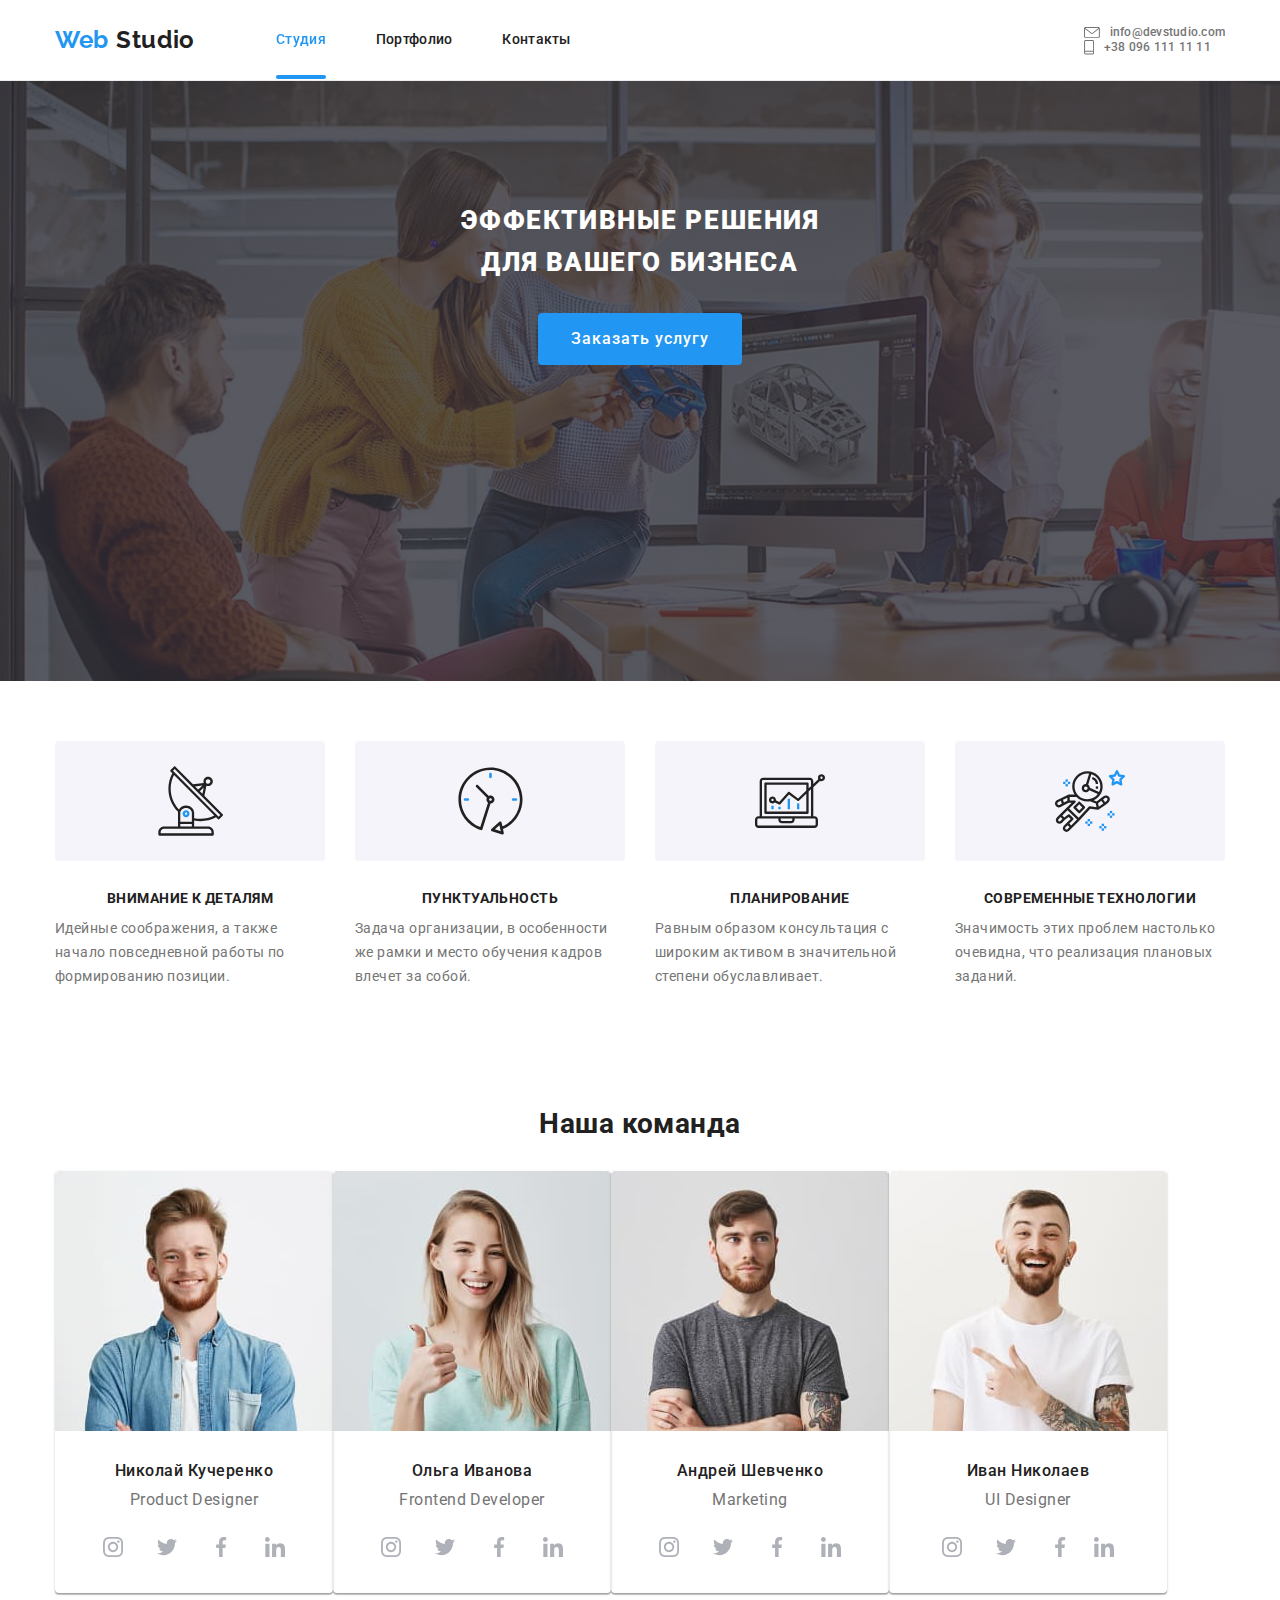
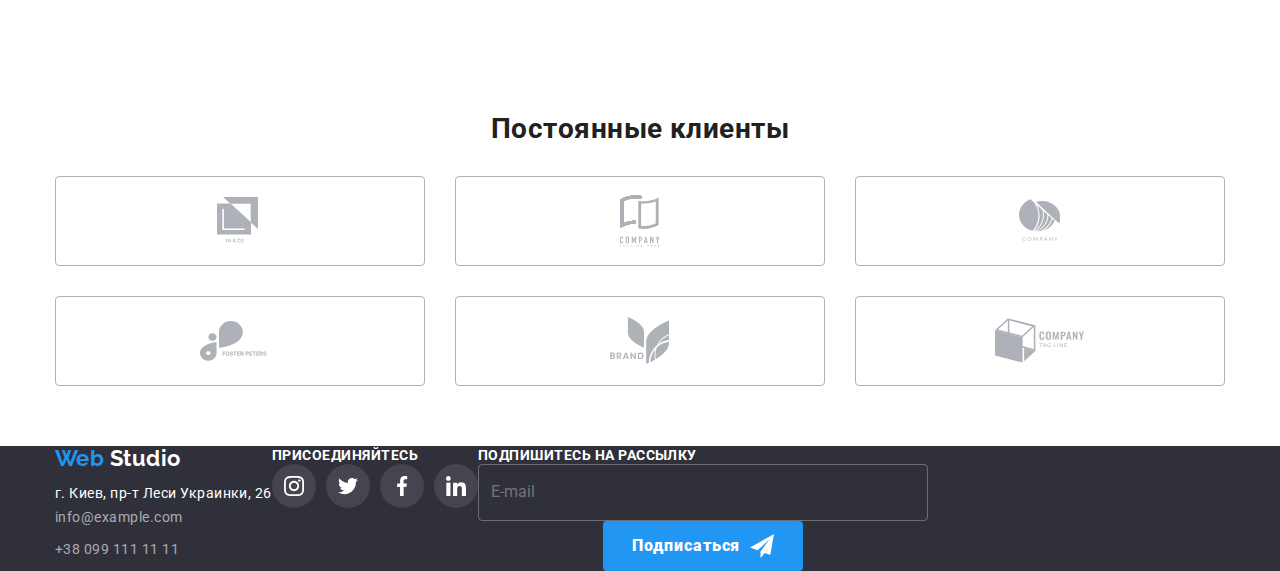
==== index.html @ b3a7389d "HW8" ====
<!DOCTYPE html>
<html lang="ru">
  <head>
    <meta charset="UTF-8" />
    <meta name="viewport" content="width=device-width, initial-scale=1.0" />
    <title>Web Studio</title>
    <link
      href="https://fonts.googleapis.com/css2?family=Raleway:wght@700&family=Roboto:wght@400;500;700;900&display=swap"
      rel="stylesheet"
    />  
    <link rel="stylesheet" href="./css/main.min.css">
  </head>
  <body>
    <header class="header">
      <!-- Навигация по сайту -->

      <div class="container main-nav">
        <a href="./index.html" class="logo link"
          ><span class="web-logo">Web</span> Studio
        </a>

        <button type="button" class="menu-button" aria-expanded="false" aria-controls="menu-container" data-menu-button>
          <svg width="40" height="40" aria-label="Переключатель мобильного меню">
            <use class="icon-cross" href="./images/sprite.svg#icon-header-cross"></use>
            <use class="icon-menu" href="./images/sprite.svg#icon-header-menu"></use>
          </svg>
        </button>

        

        <div class="menu-container" id="menu-container" data-menu>
        <nav>        
          
          <ul class="site-nav list">
            <li class="item">
              <a href="./index.html" class="current link">Студия</a>
            </li>
            <li class="item">
              <a href="./portfolio.html" class="link">Портфолио</a>
            </li>
            <li class="item"><a href="" class="link">Контакты</a></li>
          </ul>
        </nav>

        <!-- Контакты -->
        <ul class="contacts-nav list">
          <li class="item">
            <a href="mailto:info@devstudio.com" class="header-contacts link"
              ><svg class="icon-envelope" width="16" height="11">
                <use href="./images/sprite.svg#icon-envelope"></use>
              </svg>
              info@devstudio.com
            </a>
          </li>
          <li class="item">
            <a href="tel:+380961111111" class="header-contacts link">
              <svg class="icon-phone" width="10" height="15">
                <use href="./images/sprite.svg#icon-phone"></use>
              </svg>
              +38 096 111 11 11
            </a>
          </li>
        </ul>
        </div>
      </div>
    </header>

    <main>
      <!--Герой-->
      <section class="hero">
        <h1 class="hero-title">
          Эффективные решения<br />
          для вашего бизнеса
        </h1>
        <button class="hero-button button primary link" data-modal-open>
          Заказать услугу
        </button>
        
      </section>

      <!--Наши преимущества-->
      <section class="section features">
        <div class="container">
          <ul class="feature-list list">
            <li class="item">
              <div class="feature-icon">
                <svg class="icon-detail" width="65" height="70">
                  <use href="./images/sprite.svg#icon-detail"></use>
                </svg>
              </div>
              <h3 class="feature-title">Внимание к деталям</h3>
              <p class="feature-content">
                Идейные соображения, а также начало повседневной работы по
                формированию позиции.
              </p>
            </li>
            <li class="item">
              <div class="feature-icon">
                <svg class="icon-time" width="67" height="70">
                  <use href="./images/sprite.svg#icon-time"></use>
                </svg>
              </div>
              <h3 class="feature-title">Пунктуальность</h3>
              <p class="feature-content">
                Задача организации, в особенности же рамки и место обучения
                кадров влечет за собой.
              </p>
            </li>
            <li class="item">
              <div class="feature-icon">
                <svg class="icon-plan" width="70" height="70">
                  <use href="./images/sprite.svg#icon-plan"></use>
                </svg>
              </div>
              <h3 class="feature-title">Планирование</h3>
              <p class="feature-content">
                Равным образом консультация с широким активом в значительной
                степени обуславливает.
              </p>
            </li>
            <li class="item">
              <div class="feature-icon">
                <svg class="icon-techno" width="70" height="70">
                  <use href="./images/sprite.svg#icon-techno"></use>
                </svg>
              </div>
              <h3 class="feature-title">Современные технологии</h3>
              <p class="feature-content">
                Значимость этих проблем настолько очевидна, что реализация
                плановых заданий.
              </p>
            </li>
          </ul>
        </div>
      </section>

      <!--Наши услуги-->
      <section class="section our-services">
        <div class="container">
          <h2 class="section-title">Чем мы занимаемся</h2>
          <ul class="our-work list">
            <li class="item">
              <a href=""
                ><img src="./images/desktop.jpg" alt="Ноутбук" class="link" />
                <h3 class="product-title">Десктопные приложения</h3>
              </a>
            </li>
            <li class="item">
              <a href=""
                ><img src="./images/mobile.jpg" alt="Телефон" class="link" />
                <h3 class="product-title">Мобильные приложения</h3>
              </a>
            </li>
            <li class="item">
              <a href=""
                ><img src="./images/design.jpg" alt="Дизайн" class="link" />
                <h3 class="product-title">Дизайнерские решения</h3>
              </a>
            </li>
          </ul>
        </div>
      </section>

      <!--Наша команда-->
      <section class="section team">
        <div class="container">
          <h2 class="section-title our-team">Наша команда</h2>
          <ul class="team-list list">
            <div class="team-card">
              <li class="item">
                <img
                  class="photo"
                  src="./images/john.jpg"
                  alt="Николай Кучеренко"
                  width="100%"
                />
                <div class="team-card__content">
                  <h3 class="team-title">Николай Кучеренко</h3>
                  <p class="team-role">Product Designer</p>
                  <ul class="social-networks list">
                    <li class="social-items">
                      <a class="item social-icons" href="">
                        <svg class="icon" width="20" height="20">
                          <use href="./images/sprite.svg#icon-instagram"></use>
                        </svg>
                      </a>
                    </li>
                    <li class="social-items">
                      <a class="item social-icons" href="">
                        <svg class="icon" width="20" height="20">
                          <use href="./images/sprite.svg#icon-twitter"></use>
                        </svg>
                      </a>
                    </li>
                    <li class="social-items">
                      <a class="item social-icons" href="">
                        <svg class="icon" width="20" height="20">
                          <use href="./images/sprite.svg#icon-facebook"></use>
                        </svg>
                      </a>
                    </li>
                    <li class="social-items">
                      <a class="item social-icons" href="">
                        <svg class="icon" width="20" height="20">
                          <use href="./images/sprite.svg#icon-linkedin"></use>
                        </svg>
                      </a>
                    </li>
                  </ul>
                </div>
              </li>
            </div>
            <div class="team-card">
              <li class="item">
                <img
                  class="photo"
                  src="./images/marta.jpg"
                  alt="Ольга Иванова"
                  width="100%"
                />
                <div class="team-card__content">
                  <h3 class="team-title">Ольга Иванова</h3>
                  <p class="team-role">Frontend Developer</p>
                  <ul class="social-networks list">
                    <li class="social-items">
                      <a class="item social-icons" href="">
                        <svg class="icon" width="20" height="20">
                          <use href="./images/sprite.svg#icon-instagram"></use>
                        </svg>
                      </a>
                    </li>
                    <li class="social-items">
                      <a class="item social-icons" href="">
                        <svg class="icon" width="20" height="20">
                          <use href="./images/sprite.svg#icon-twitter"></use>
                        </svg>
                      </a>
                    </li>
                    <li class="social-items">
                      <a class="item social-icons" href="">
                        <svg class="icon" width="20" height="20">
                          <use href="./images/sprite.svg#icon-facebook"></use>
                        </svg>
                      </a>
                    </li>
                    <li class="social-items">
                      <a class="item social-icons" href="">
                        <svg class="icon" width="20" height="20">
                          <use href="./images/sprite.svg#icon-linkedin"></use>
                        </svg>
                      </a>
                    </li>
                  </ul>
                </div>
              </li>
            </div>
            <div class="team-card">
              <li class="item">
                <img
                  class="photo"
                  src="./images/robert.jpg"
                  alt="Андрей Шевченко"
                  width="100%"
                />
                <div class="team-card__content">
                  <h3 class="team-title">Андрей Шевченко</h3>
                  <p class="team-role">Marketing</p>
                  <ul class="social-networks list">
                    <li class="social-items">
                      <a class="item social-icons" href="">
                        <svg class="icon" width="20" height="20">
                          <use href="./images/sprite.svg#icon-instagram"></use>
                        </svg>
                      </a>
                    </li>
                    <li class="social-items">
                      <a class="item social-icons" href="">
                        <svg class="icon" width="20" height="20">
                          <use href="./images/sprite.svg#icon-twitter"></use>
                        </svg>
                      </a>
                    </li>
                    <li class="social-items">
                      <a class="item social-icons" href="">
                        <svg class="icon" width="20" height="20">
                          <use href="./images/sprite.svg#icon-facebook"></use>
                        </svg>
                      </a>
                    </li>
                    <li class="social-items">
                      <a class="item social-icons" href="">
                        <svg class="icon" width="20" height="20">
                          <use href="./images/sprite.svg#icon-linkedin"></use>
                        </svg>
                      </a>
                    </li>
                  </ul>
                </div>
              </li>
            </div>
            <div class="team-card">
              <li class="item">
                <img
                  class="photo"
                  src="./images/martin.jpg"
                  alt="Иван Николаев"
                  width="100%"
                />
                <div class="team-card__content">
                  <h3 class="team-title">Иван Николаев</h3>
                  <p class="team-role">UI Designer</p>
                  <ul class="social-networks list">
                    <li class="social-items">
                      <a class="item social-icons" href="">
                        <svg class="icon" width="20" height="20">
                          <use href="./images/sprite.svg#icon-instagram"></use>
                        </svg>
                      </a>
                    </li>
                    <li class="social-items">
                      <a class="item social-icons" href="">
                        <svg class="icon" width="20" height="20">
                          <use href="./images/sprite.svg#icon-twitter"></use>
                        </svg>
                      </a>
                    </li>
                    <li>
                      <a class="item social-icons" href="">
                        <svg class="icon" width="20" height="20">
                          <use href="./images/sprite.svg#icon-facebook"></use>
                        </svg>
                      </a>
                    </li>
                    <li class="social-items">
                      <a class="item social-icons" href="">
                        <svg class="icon" width="20" height="20">
                          <use href="./images/sprite.svg#icon-linkedin"></use>
                        </svg>
                      </a>
                    </li>
                  </ul>
                </div>
              </li>
            </div>
          </ul>
        </div>
      </section>

      <!--Наши клиенты-->
      <section class="section">
        <div class="container">
          <h2 class="section-title">Постоянные клиенты</h2>
          <ul class="our-clients list">
            <li class="client-list">
              <a class="item client-logo" href="">
                <svg class="icon" width="45" height="50">
                  <use href="./images/sprite.svg#icon-logo11"></use>
                </svg>
              </a>
            </li>
            <li class="client-list">
              <a class="item client-logo" href="">
                <svg class="icon" width="40" height="52">
                  <use href="./images/sprite.svg#icon-logo22"></use>
                </svg>
              </a>
            </li>
            <li class="client-list">
              <a class="item client-logo" href="">
                <svg class="icon" width="41" height="43">
                  <use href="./images/sprite.svg#icon-logo33"></use>
                </svg>
              </a>
            </li>
            <li class="client-list">
              <a class="item client-logo" href="">
                <svg class="icon" width="80" height="42">
                  <use href="./images/sprite.svg#icon-logo44"></use>
                </svg>
              </a>
            </li>
            <li class="client-list">
              <a class="item client-logo" href="">
                <svg class="icon" width="59" height="47">
                  <use href="./images/sprite.svg#icon-logo55"></use>
                </svg>
              </a>
            </li>
            <li class="client-list">
              <a class="item client-logo" href="">
                <svg class="icon" width="89" height="46">
                  <use href="./images/sprite.svg#icon-logo66"></use>
                </svg>
              </a>
            </li>
          </ul>
        </div>
      </section>
    </main>

    
    <!-- Модальное окно -->
    <div class="backdrop is-hidden" data-modal>
      <div class="modal">
        <button class="close-button" data-modal-close>
          <svg class="close-icon" width="11" height="11">
            <use href="./images/sprite.svg#icon-cross"></use>
          </svg>
        </button>
    
        <h2 class="modal-title">Оставьте свои данные, мы вам перезвоним</h2>
    
        <form>
    
          <div class="form-field">
            <input class="form-input" type="text" name="name" id="name" placeholder=" " />
            <label class="form-label" for="name">Имя</label>
            <svg class="icon" width="11" height="11">
              <use href="./images/sprite.svg#icon-name"></use>
            </svg>
          </div>
    
          <div class="form-field">
            <input class="form-input" type="tel" name="tel" id="tel" placeholder=" " />
            <label class="form-label" for="tel">Телефон</label>
            <svg class="icon" width="11" height="11">
              <use href="./images/sprite.svg#icon-telephone"></use>
            </svg>
          </div>
    
          <div class="form-field">
            <input class="form-input" type="email" name="mail" id="mail" placeholder=" " />
            <label class="form-label" for="mail">Почта</label>
            <svg class="icon" width="11" height="11">
              <use href="./images/sprite.svg#icon-email"></use>
            </svg>
          </div>
    
          <div class="form-comment">
            <textarea class="comment" name="comment" id="comment" placeholder=" "></textarea>
            <label class="form-label" for="comment">Комментарий</label>
          </div>
    
          <label class="form-field-policy">
            <input class="checkbox" type="checkbox" name="policy" />
            <span class="icon"></span>
            <span class="policy">Соглашаюсь с рассылкой и принимаю <a class="policy-link" href="">Условия
                договора</a></span>
          </label>
    
          <button class="button primary submit-button" type="submit">Отправить</button>
    
    
      </div>
    </div>

    <footer class="footer">
      <!--Контакты-->

      <div class="container bottom">
        <div>
          <a href="./index.html" class="footer-logo link"
            ><span class="web-logo">Web</span> Studio</a
          >
          <address class="footer-address">
            <ul class="list">
              <li class="address">г. Киев, пр-т Леси Украинки, 26</li>
              <li class="contacts">
                <a href="mailto:info@example.com" class="footer-contacts link"
                  >info@example.com</a
                >
              </li>
              <li class="contacts">
                <a href="tel:+380991111111" class="footer-contacts link"
                  >+38 099 111 11 11</a
                >
              </li>
            </ul>
          </address>
        </div>

        <!-- Соц. сети -->

        <div class="social-links">
          <b class="footer-title">Присоединяйтесь</b>
          <ul class="social-list list">
            <li class="list">
              <a class="item social-list__logo" href="">
                <svg class="icon" width="20" height="20">
                  <use href="./images/sprite.svg#icon-instagram2"></use>
                </svg>
              </a>
            </li>
            <li class="list">
              <a class="item social-list__logo" href="">
                <svg class="icon" width="20" height="20">
                  <use href="./images/sprite.svg#icon-twitter2"></use>
                </svg>
              </a>
            </li>
            <li class="list">
              <a class="item social-list__logo" href="">
                <svg class="icon" width="20" height="20">
                  <use href="./images/sprite.svg#icon-facebook2"></use>
                </svg>
              </a>
            </li>
            <li class="list">
              <a class="item social-list__logo" href="">
                <svg class="icon" width="20" height="20">
                  <use href="./images/sprite.svg#icon-linkedin2"></use>
                </svg>
              </a>
            </li>
          </ul>
        </div>

        <div class="subscribe">
          <b class="footer-title">Подпишитесь на рассылку</b>
          <form>
            <p class="subscribe-form">
              <input
                class="form"
                name="textfield"
                type="email"
                placeholder="E-mail"
              />
              <a class="footer-button" href="">Подписаться</a>
            </p>
          </form>
        </div>
      </div>

      
    </footer>

    <script src="./js/modal.js"></script>
    <script src="./js/menu.js"></script>
  </body>
</html>
---- css/main.min.css ----
/*! modern-normalize v0.6.0 | MIT License | https://github.com/sindresorhus/modern-normalize */*,*::before,*::after{-webkit-box-sizing:border-box;box-sizing:border-box}:root{-moz-tab-size:4;-o-tab-size:4;tab-size:4}html{line-height:1.15;-webkit-text-size-adjust:100%}body{margin:0}body{font-family:system-ui,-apple-system,"Segoe UI",Roboto,Helvetica,Arial,sans-serif,"Apple Color Emoji","Segoe UI Emoji"}hr{height:0}abbr[title]{-webkit-text-decoration:underline dotted;text-decoration:underline dotted}b,strong{font-weight:bolder}code,kbd,samp,pre{font-family:SFMono-Regular, Consolas, 'Liberation Mono', Menlo, monospace;font-size:1em}small{font-size:80%}sub,sup{font-size:75%;line-height:0;position:relative;vertical-align:baseline}sub{bottom:-0.25em}sup{top:-0.5em}button,input,optgroup,select,textarea{font-family:inherit;font-size:100%;line-height:1.15;margin:0}button,select{text-transform:none}button,[type='button'],[type='reset'],[type='submit']{-webkit-appearance:button}button::-moz-focus-inner,[type='button']::-moz-focus-inner,[type='reset']::-moz-focus-inner,[type='submit']::-moz-focus-inner{border-style:none;padding:0}button:-moz-focusring,[type='button']:-moz-focusring,[type='reset']:-moz-focusring,[type='submit']:-moz-focusring{outline:1px dotted ButtonText}fieldset{padding:0.35em 0.75em 0.625em}legend{padding:0}progress{vertical-align:baseline}[type='number']::-webkit-inner-spin-button,[type='number']::-webkit-outer-spin-button{height:auto}[type='search']{-webkit-appearance:textfield;outline-offset:-2px}[type='search']::-webkit-search-decoration{-webkit-appearance:none}::-webkit-file-upload-button{-webkit-appearance:button;font:inherit}summary{display:list-item}.container{padding-left:15px;padding-right:15px;margin-left:auto;margin-right:auto}@media screen and (min-width: 480px){.container{width:480px}}@media screen and (min-width: 768px){.container{width:768px}}@media screen and (min-width: 1200px){.container{width:1200px}}img{display:block;max-width:100%;height:auto}body{background-color:#fff;color:#212121;font-family:Roboto,sans-serif;letter-spacing:0.03em}.list{list-style:none;padding:0px;margin:0px}.link{text-decoration:none}.section{padding-top:60px;padding-bottom:60px}.section .section-title{margin-top:0px;margin-bottom:30px;font-weight:700;font-size:28px;line-height:1.17;text-align:center}.button{display:inline-block;padding:6px 22px;color:#212121;background-color:#fff;font-family:inherit;font-weight:500;font-size:16px;line-height:1.63;min-width:73px;border-radius:4px;border:1px solid transparent;text-align:center;-webkit-transition:all 250ms cubic-bezier(0.4, 0, 0.2, 1) 0s;transition:all 250ms cubic-bezier(0.4, 0, 0.2, 1) 0s}.button.primary{color:#fff;background-color:#2196f3}.button.secondary{color:#212121;background-color:#f5f4fa}.header{position:relative;border-bottom:1px solid #ececec}@media screen and (max-width: 767px){.site-nav{font-weight:500;font-size:18px;line-height:1.17;text-align:center;letter-spacing:0.02em}.site-nav .item{padding:20px 0}.site-nav .item:first-child{margin-top:40px}.site-nav .item:last-child{margin-bottom:40px}}@media screen and (min-width: 768px){.site-nav{display:-webkit-box;display:-ms-flexbox;display:flex;margin-left:81px;font-weight:500;font-size:14px;line-height:1.14;letter-spacing:0.02em}.site-nav .item:not(:last-child){margin-right:50px}}@media screen and (max-width: 767px){.contacts-nav{font-weight:500;font-size:18px;line-height:1.17;letter-spacing:0.02em}}@media screen and (min-width: 768px){.contacts-nav{display:block;margin-left:auto;font-weight:500;font-size:12px;line-height:1.17;letter-spacing:0.02em}}@media screen and (max-width: 767px){.main-nav{display:-webkit-box;display:-ms-flexbox;display:flex;-webkit-box-pack:justify;-ms-flex-pack:justify;justify-content:space-between}}@media screen and (min-width: 768px){.main-nav{height:80px;display:-webkit-box;display:-ms-flexbox;display:flex;-webkit-box-align:center;-ms-flex-align:center;align-items:center}}.site-nav .link{color:#212121;font-weight:500;-webkit-transition:all 250ms cubic-bezier(0.4, 0, 0.2, 1) 0s;transition:all 250ms cubic-bezier(0.4, 0, 0.2, 1) 0s}@media screen and (max-width: 767px){.site-nav .link{position:relative}}@media screen and (min-width: 768px){.site-nav .link{padding:32px 0px}}.header-contacts{color:#757575;-webkit-transition:all 250ms cubic-bezier(0.4, 0, 0.2, 1) 0s;transition:all 250ms cubic-bezier(0.4, 0, 0.2, 1) 0s}.contacts-nav .header-contacts:hover,.contacts-nav .header-contacts:focus{color:#2196f3}.site-nav .link:hover,.site-nav .link:focus{color:#2196f3}.site-nav .link.current{color:#2196f3}@media screen and (min-width: 768px){.site-nav .link.current{position:relative}}.site-nav .link.current::after{position:absolute;content:'';display:block;bottom:0;width:100%;height:4px;border-radius:2px;background-color:#2196f3}@media screen and (max-width: 767px){.site-nav .link.current::after{left:0;bottom:-10px}}.header-contacts{display:-webkit-box;display:-ms-flexbox;display:flex;-webkit-box-align:center;-ms-flex-align:center;align-items:center}.icon-envelope{display:block;margin-right:10px;fill:currentColor}.icon-phone{display:block;margin-right:10px;fill:currentColor}@media screen and (max-width: 1199px){.contacts-nav .item:not(:last-child){margin-bottom:10px}}.menu-button{display:inline-block;margin:0;padding:0;border:none;background-color:transparent}@media screen and (min-width: 768px){.menu-button{display:none}}.menu-button .icon-cross{display:none}.menu-button.is-open .icon-cross{display:block}.menu-button.is-open .icon-menu{display:none}.menu-container{z-index:999;background-color:#fff;text-align:center}@media screen and (max-width: 767px){.menu-container{display:none;position:absolute;top:100%;left:0;width:100%;height:390px}.menu-container.is-open{display:-webkit-box;display:-ms-flexbox;display:flex;-webkit-box-orient:vertical;-webkit-box-direction:normal;-ms-flex-direction:column;flex-direction:column;-webkit-box-align:center;-ms-flex-align:center;align-items:center}}@media screen and (min-width: 768px){.menu-container{display:-webkit-box;display:-ms-flexbox;display:flex;-webkit-box-align:center;-ms-flex-align:center;align-items:center;-webkit-box-flex:1;-ms-flex-positive:1;flex-grow:1}}.logo{display:inline-block;padding-top:16px;padding-bottom:16px;color:#212121;font-family:Raleway;font-weight:700;font-size:24px;line-height:1.2;letter-spacing:0.03em}.web-logo{color:#2196f3}.footer-logo{display:inline-block;margin-bottom:10px;color:#fff;font-family:Raleway;font-weight:700;font-size:22px;line-height:1.18}@media screen and (max-width: 767px){.footer-logo{display:block;text-align:center;padding-top:60px;padding-bottom:20px;margin:0;font-size:24px}}.hero{max-width:1600px;height:600px;margin-left:auto;margin-right:auto;background-color:#757575;background-image:-webkit-gradient(linear, left top, left bottom, from(rgba(47,48,58,0.8)), to(rgba(47,48,58,0.8))),url(../images/hero.jpg);background-image:linear-gradient(rgba(47,48,58,0.8), rgba(47,48,58,0.8)),url(../images/hero.jpg);text-align:center}@media screen and (max-width: 767px){.hero{height:400px}}.hero-title{padding-top:200px;margin-top:0px;margin-bottom:46px;color:#fff;font-weight:900;font-size:44px;line-height:1.36;text-align:center;letter-spacing:0.06em;text-transform:uppercase}@media screen{.hero-title{padding-top:118px;margin-bottom:30px;font-size:26px;line-height:1.62}}.hero-button{display:inline-block;padding:10px 32px;border-radius:4px;font-size:16px;line-height:1.87;letter-spacing:0.06em;-webkit-transition:all 250ms cubic-bezier(0.4, 0, 0.2, 1) 0s;transition:all 250ms cubic-bezier(0.4, 0, 0.2, 1) 0s}.hero-button:hover,.hero-button:focus{color:#212121;background-color:#f5f4fa}.backdrop{position:fixed;top:0;left:0;width:100%;height:100%;background-color:rgba(0,0,0,0.2);opacity:1;overflow-y:scroll;-webkit-transition:opacity 250ms cubic-bezier(0.4, 0, 0.2, 1);transition:opacity 250ms cubic-bezier(0.4, 0, 0.2, 1)}@media screen and (max-width: 767px){.backdrop{padding:93px 15px}}.backdrop.is-hidden{opacity:0;pointer-events:none}.backdrop.is-hidden .modal{-webkit-transform:translate(-50%, -50%) scale(0.9);transform:translate(-50%, -50%) scale(0.9)}.modal{padding:40px;text-align:left;background-color:#fff;-webkit-box-shadow:0px 2px 1px rgba(0,0,0,0.2),0px 1px 1px rgba(0,0,0,0.14),0px 1px 3px rgba(0,0,0,0.12);box-shadow:0px 2px 1px rgba(0,0,0,0.2),0px 1px 1px rgba(0,0,0,0.14),0px 1px 3px rgba(0,0,0,0.12);border-radius:4px;-webkit-transition:-webkit-transform 250ms cubic-bezier(0.4, 0, 0.2, 1);transition:-webkit-transform 250ms cubic-bezier(0.4, 0, 0.2, 1);transition:transform 250ms cubic-bezier(0.4, 0, 0.2, 1);transition:transform 250ms cubic-bezier(0.4, 0, 0.2, 1), -webkit-transform 250ms cubic-bezier(0.4, 0, 0.2, 1)}@media screen and (max-width: 767px){.modal{position:relative;max-height:609px;max-width:450px;width:100%;margin-left:auto;margin-right:auto}}@media screen and (min-width: 768px){.modal{position:absolute;top:50%;left:50%;-webkit-transform:translate(-50%, -50%);transform:translate(-50%, -50%)}}.close-button{position:absolute;top:8px;right:8px;width:30px;height:30px;border-radius:50%;border:transparent;background:#ffffff;-webkit-box-shadow:0px 2px 1px rgba(0,0,0,0.2),0px 1px 1px rgba(0,0,0,0.14),0px 1px 3px rgba(0,0,0,0.12);box-shadow:0px 2px 1px rgba(0,0,0,0.2),0px 1px 1px rgba(0,0,0,0.14),0px 1px 3px rgba(0,0,0,0.12)}.close-button:hover,.close-button:focus{fill:#2196f3}.modal-title{margin-top:0px;margin-bottom:30px;font-size:20px;line-height:1.15;text-align:center;letter-spacing:0.03em;color:#212121}.submit-button{display:-webkit-box;display:-ms-flexbox;display:flex;-webkit-box-pack:center;-ms-flex-pack:center;justify-content:center;padding:10px 55px;margin-top:30px;margin-right:auto;margin-left:auto;-webkit-box-shadow:0px 4px 4px rgba(0,0,0,0.15);box-shadow:0px 4px 4px rgba(0,0,0,0.15)}textarea{resize:none}.form-field input{width:100%;margin:0;padding:12px 16px 12px 42px;border-radius:4px;border:1px solid rgba(33,33,33,0.2);outline:none}.form-field label{position:absolute;top:50%;left:42px;-webkit-transform:translateY(-50%);transform:translateY(-50%);font-size:14px;line-height:1.14;letter-spacing:0.01em;color:#757575;-webkit-transition:all 250ms cubic-bezier(0.4, 0, 0.2, 1) 0s;transition:all 250ms cubic-bezier(0.4, 0, 0.2, 1) 0s}.form-comment{position:relative}.form-comment label{position:absolute;top:12px;left:15px;font-size:14px;line-height:1.14;letter-spacing:0.01em;color:#757575;-webkit-transition:all 250ms cubic-bezier(0.4, 0, 0.2, 1) 0s;transition:all 250ms cubic-bezier(0.4, 0, 0.2, 1) 0s}.form-field{position:relative;margin-bottom:28px}.comment{margin-bottom:20px;padding:12px 16px;width:100%;height:120px;border:1px solid rgba(33,33,33,0.2);border-radius:4px;outline:none}.comment:focus+.form-label,.comment:not(:placeholder-shown)+.form-label{color:#2196f3;-webkit-transform:translateY(-34px);transform:translateY(-34px)}.comment:focus{border:1px solid #2196f3}.policy{color:#757575}@media screen and (max-width: 767px){.policy{font-size:12px;line-height:1.17;letter-spacing:0.03em}}.form-field input[type='checkbox']{width:16px}.form-field-policy{display:-webkit-box;display:-ms-flexbox;display:flex;-webkit-box-align:center;-ms-flex-align:center;align-items:center}.form-field-policy .icon{display:inline-block;width:16px;height:16px;margin-right:5px;border:2px solid #2a2a2a;border-radius:4px;-webkit-transition:-webkit-transform 250ms linear;transition:-webkit-transform 250ms linear;transition:transform 250ms linear;transition:transform 250ms linear, -webkit-transform 250ms linear}.checkbox:checked+.icon{border-color:transparent;background-color:#2196f3;background-image:url(../images/icon_check.svg);background-size:contain;background-origin:border-box}.form-input:focus+.form-label,.form-input:not(:placeholder-shown)+.form-label{color:#2196f3;-webkit-transform:translate(-31px, -42px);transform:translate(-31px, -42px)}.form-input:focus{border:1px solid #2196f3}.form-field .icon{position:absolute;left:19px;top:50%;-webkit-transform:translate(-50%, -50%);transform:translate(-50%, -50%)}.form-input:focus ~ .icon{fill:#2196f3}.checkbox{position:absolute;width:1px;height:1px;margin:-1px;border:0;padding:0;clip:rect(0 0 0 0);overflow:hidden}.policy-link{color:#2196f3}.feature-icon{display:-webkit-box;display:-ms-flexbox;display:flex;-webkit-box-pack:center;-ms-flex-pack:center;justify-content:center;-webkit-box-align:center;-ms-flex-align:center;align-items:center;height:120px;border-radius:4px;background-color:#f5f4fa}@media screen and (max-width: 767px){.feature-list .item :not(:last-child){margin-bottom:30px}}.feature-title{margin-top:30px;margin-bottom:10px;text-align:center;font-weight:700;font-size:14px;line-height:1.14;text-transform:uppercase}.feature-list .feature-content{margin-top:0px;margin-bottom:0px;color:#757575;font-size:14px;line-height:1.7}.feature-list{display:-webkit-box;display:-ms-flexbox;display:flex;-ms-flex-wrap:wrap;flex-wrap:wrap}@media screen and (min-width: 768px) and (max-width: 1199px){.feature-list .item{width:354px}.feature-list .item:nth-child(2n+1){margin-right:30px}.feature-list .item:nth-child(-n+2){margin-bottom:30px}}@media screen and (min-width: 1200px){.feature-list .item{width:270px}}@media screen and (min-width: 1200px){.feature-list .item+.item{margin-left:30px}}.our-work{display:-webkit-box;display:-ms-flexbox;display:flex}.our-work .item+.item{margin-left:30px}.product-title{position:absolute;border-radius:0px 0px 4px 4px;background-color:rgba(47,48,58,0.8);text-align:center;padding-top:27px;padding-bottom:27px;color:white;bottom:0px;width:100%;margin:0;font-weight:700;font-size:14px;line-height:1.14;text-transform:uppercase}.our-work .item{position:relative;border-radius:4px;overflow:hidden}.our-services{display:none}.social-networks .social-icons:hover,.social-networks .social-icons:focus{background-color:#2196f3;fill:#ffffff;border-radius:50%}.team-card{-webkit-box-shadow:0px 2px 1px rgba(0,0,0,0.2),0px 1px 1px rgba(0,0,0,0.14),0px 1px 3px rgba(0,0,0,0.12);box-shadow:0px 2px 1px rgba(0,0,0,0.2),0px 1px 1px rgba(0,0,0,0.14),0px 1px 3px rgba(0,0,0,0.12);border-radius:0px 0px 4px 4px;overflow:hidden}@media screen and (max-width: 767px){.team-card{margin-bottom:30px}}.team-card:last-child{margin-bottom:0px}@media screen and (min-width: 768px) and (max-width: 1199px){.team-card{width:354px}.team-card:nth-child(2n+1){margin-right:30px}.team-card:nth-child(-n+2){margin-bottom:30px}}.team-title{text-align:center;margin-top:30px;margin-bottom:10px;font-weight:500;font-size:16px;line-height:1.19;letter-spacing:0.03em;color:#212121}.team-role{text-align:center;margin-top:0px;margin-bottom:16px;font-size:16px;line-height:1.19;letter-spacing:0.03em;color:#757575}.social-networks{display:-webkit-box;display:-ms-flexbox;display:flex;-webkit-box-pack:center;-ms-flex-pack:center;justify-content:center;margin-bottom:24px}.social-icons{display:-webkit-box;display:-ms-flexbox;display:flex;-webkit-box-pack:center;-ms-flex-pack:center;justify-content:center;-webkit-box-align:center;-ms-flex-align:center;align-items:center;width:44px;height:44px;border-radius:50%;fill:#afb1b8;-webkit-transition:all 250ms cubic-bezier(0.4, 0, 0.2, 1) 0s;transition:all 250ms cubic-bezier(0.4, 0, 0.2, 1) 0s}.social-items:not(:last-child){margin-right:10px}@media screen and (min-width: 768px){.team-list{display:-webkit-box;display:-ms-flexbox;display:flex;-ms-flex-wrap:wrap;flex-wrap:wrap;text-align:center}}.our-clients{display:-webkit-box;display:-ms-flexbox;display:flex;-ms-flex-wrap:wrap;flex-wrap:wrap;margin:-15px;-webkit-transition:all 250ms cubic-bezier(0.4, 0, 0.2, 1) 0s;transition:all 250ms cubic-bezier(0.4, 0, 0.2, 1) 0s}.our-clients .item:hover,.our-clients .item:focus{fill:#2196f3;border:1px solid #2196f3}.client-logo{display:-webkit-box;display:-ms-flexbox;display:flex;-webkit-box-pack:center;-ms-flex-pack:center;justify-content:center;-webkit-box-align:center;-ms-flex-align:center;align-items:center;fill:#afb1b8}.our-clients .item{height:90px;border:1px solid #afb1b8;border-radius:4px;-webkit-transition:all 250ms cubic-bezier(0.4, 0, 0.2, 1) 0s;transition:all 250ms cubic-bezier(0.4, 0, 0.2, 1) 0s}.client-list{width:calc((100% - 4 * 15px) / 2);margin:15px}@media screen and (min-width: 768px){.client-list{width:calc((100% - 6 * 15px) / 3);margin:15px}}.footer-address .contacts:not(:last-child){margin-bottom:8px}.footer{background-color:#2f303a}.address{color:#fff;font-style:normal;font-size:14px;line-height:1.71}@media screen and (max-width: 767px){.address{text-align:center;margin-bottom:8px}}@media screen and (min-width: 768px) and (max-width: 1199px){.address{margin-right:165px}}.footer-contacts{color:rgba(255,255,255,0.6);font-style:normal;font-size:14px;line-height:1.71;-webkit-transition:all 250ms cubic-bezier(0.4, 0, 0.2, 1) 0s;transition:all 250ms cubic-bezier(0.4, 0, 0.2, 1) 0s}@media screen and (max-width: 767px){.footer-contacts{display:block;text-align:center}}.footer-contacts:hover,.footer-contacts:focus{color:#2196f3}.footer-title{color:#fff;font-weight:700;font-size:14px;line-height:1.14;text-transform:uppercase}@media screen and (max-width: 767px){.footer-title{display:block;text-align:center;margin-top:60px;margin-bottom:20px}}.social-list{display:-webkit-box;display:-ms-flexbox;display:flex;-webkit-box-pack:center;-ms-flex-pack:center;justify-content:center;-webkit-transition:all 250ms cubic-bezier(0.4, 0, 0.2, 1) 0s;transition:all 250ms cubic-bezier(0.4, 0, 0.2, 1) 0s}.social-list .item:hover,.social-list .item:focus{background-color:#2196f3}.social-list .item{height:44px;width:44px;background-color:rgba(255,255,255,0.1);border-radius:50%;-webkit-transition:all 250ms cubic-bezier(0.4, 0, 0.2, 1) 0s;transition:all 250ms cubic-bezier(0.4, 0, 0.2, 1) 0s}.social-list .list+.list{margin-left:10px}.social-list__logo{display:-webkit-box;display:-ms-flexbox;display:flex;-webkit-box-pack:center;-ms-flex-pack:center;justify-content:center;-webkit-box-align:center;-ms-flex-align:center;align-items:center}.form{background-color:inherit;padding:18px 12px;border-radius:4px;color:rgba(255,255,255,0.6);border:1px solid rgba(255,255,255,0.3)}@media screen and (max-width: 767px){.form{width:100%;margin-bottom:20px}}@media screen and (min-width: 768px){.form{min-width:450px}}.footer-button{-webkit-box-align:center;-ms-flex-align:center;align-items:center;padding:10px 28px 10px 29px;border:transparent;border-radius:4px;color:#fff;background-color:#2196f3;width:200px;text-decoration:none;cursor:pointer;font-weight:900;font-size:16px;line-height:1.87;letter-spacing:0.06em;display:-webkit-box;display:-ms-flexbox;display:flex;margin-left:auto;margin-right:auto;margin-bottom:0px}.footer-button::after{content:'';width:24px;height:24px;margin-left:10px;background-image:url(../images/icon-send.svg);background-size:contain}.subscribe-form{margin:0px}@media screen and (max-width: 767px){.subscribe-form{padding-bottom:60px}}@media screen and (min-width: 768px){.container.bottom{display:-webkit-box;display:-ms-flexbox;display:flex;-ms-flex-wrap:wrap;flex-wrap:wrap}}
/*# sourceMappingURL=main.min.css.map */
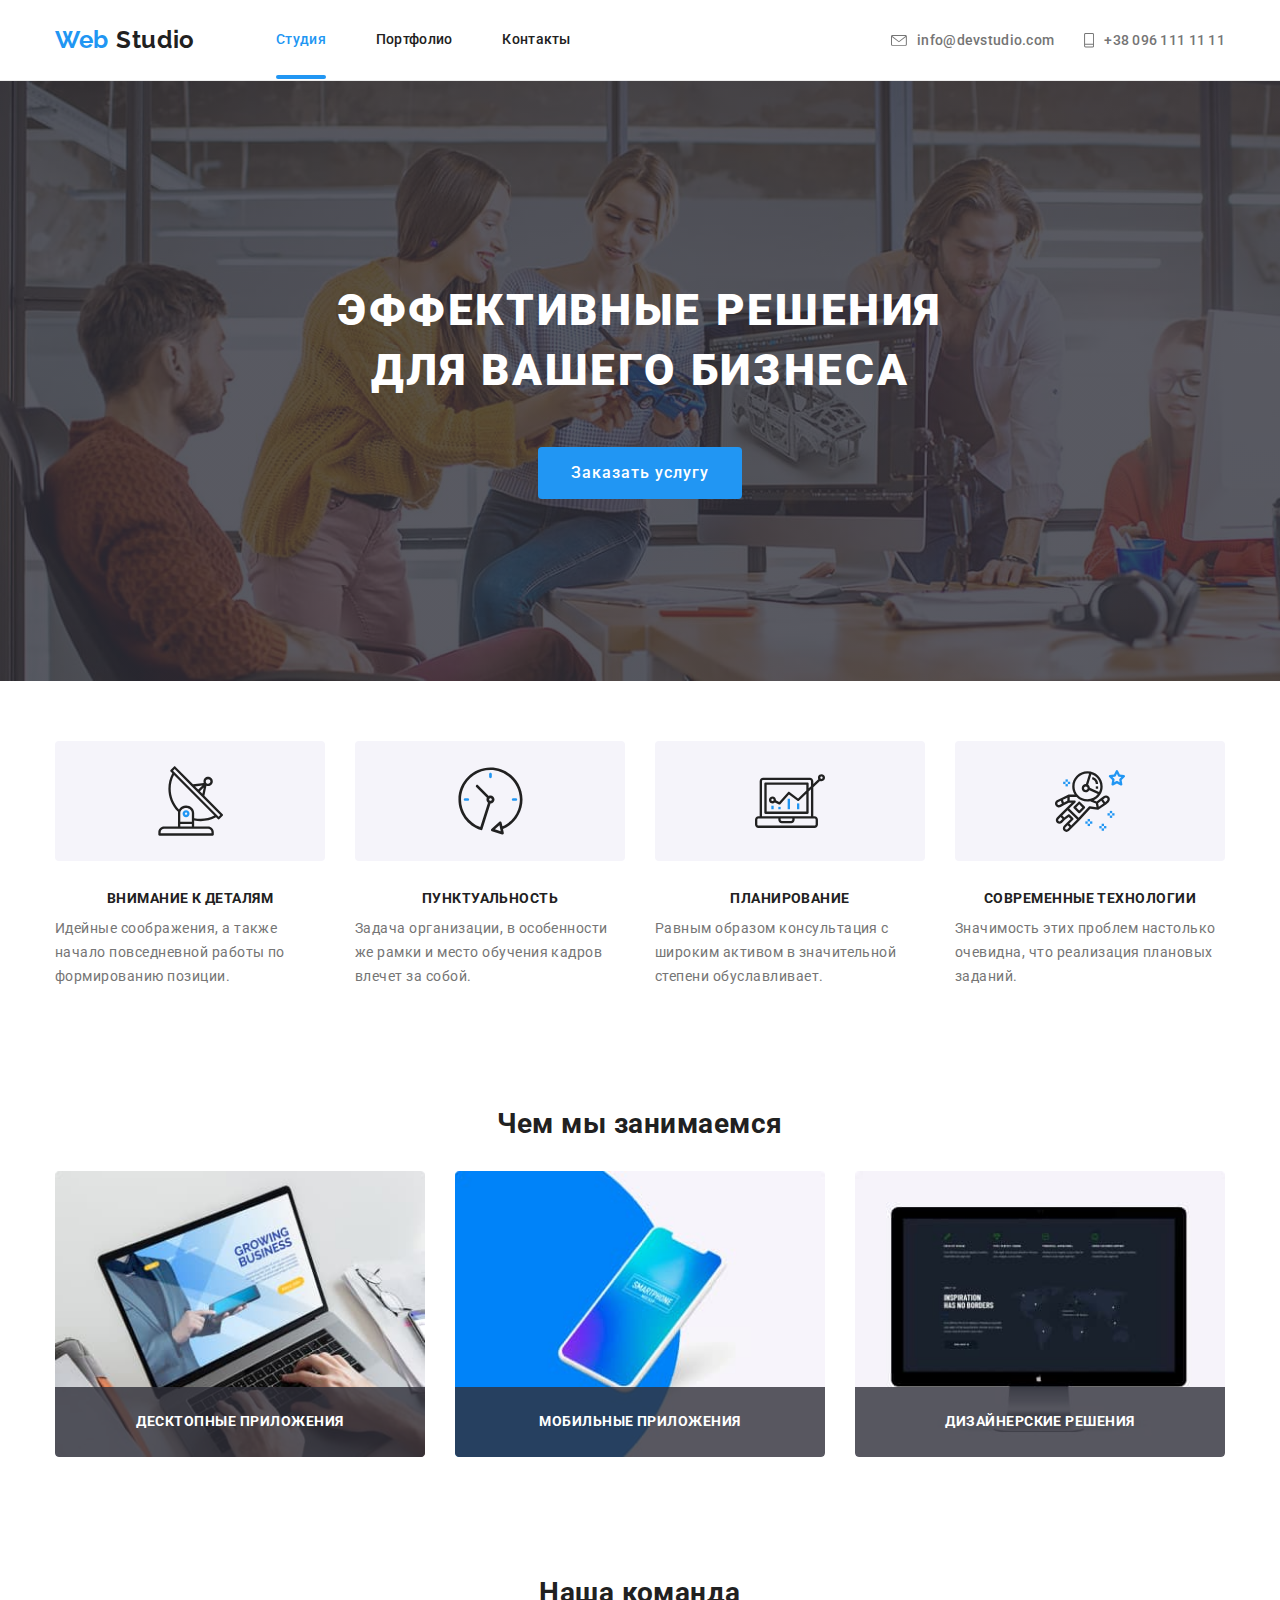
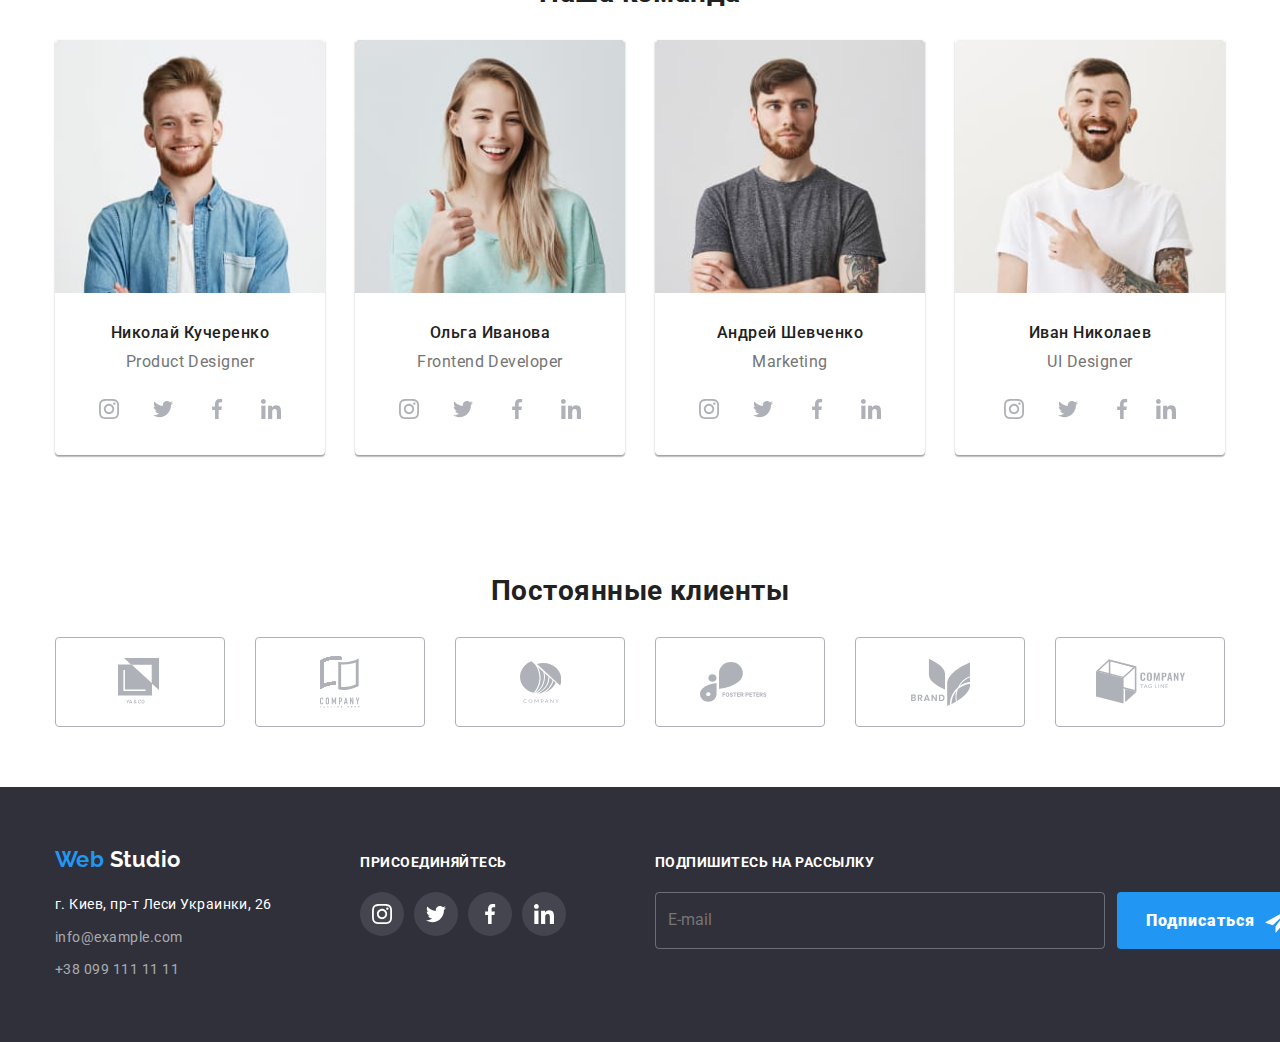
==== commit dcd0b3f0: "Добавил стили для телефона и планшета" ====
--- a/index.html
+++ b/index.html
@@ -172,7 +172,7 @@
                   class="photo"
                   src="./images/john.jpg"
                   alt="Николай Кучеренко"
-                  width="100%"
+                  width="270"
                 />
                 <div class="team-card__content">
                   <h3 class="team-title">Николай Кучеренко</h3>
@@ -216,7 +216,7 @@
                   class="photo"
                   src="./images/marta.jpg"
                   alt="Ольга Иванова"
-                  width="100%"
+                  width="270"
                 />
                 <div class="team-card__content">
                   <h3 class="team-title">Ольга Иванова</h3>
@@ -260,7 +260,7 @@
                   class="photo"
                   src="./images/robert.jpg"
                   alt="Андрей Шевченко"
-                  width="100%"
+                  width="270"
                 />
                 <div class="team-card__content">
                   <h3 class="team-title">Андрей Шевченко</h3>
@@ -304,7 +304,7 @@
                   class="photo"
                   src="./images/martin.jpg"
                   alt="Иван Николаев"
-                  width="100%"
+                  width="270"
                 />
                 <div class="team-card__content">
                   <h3 class="team-title">Иван Николаев</h3>
--- a/css/main.min.css
+++ b/css/main.min.css
@@ -1,2 +1,2 @@
-/*! modern-normalize v0.6.0 | MIT License | https://github.com/sindresorhus/modern-normalize */*,*::before,*::after{-webkit-box-sizing:border-box;box-sizing:border-box}:root{-moz-tab-size:4;-o-tab-size:4;tab-size:4}html{line-height:1.15;-webkit-text-size-adjust:100%}body{margin:0}body{font-family:system-ui,-apple-system,"Segoe UI",Roboto,Helvetica,Arial,sans-serif,"Apple Color Emoji","Segoe UI Emoji"}hr{height:0}abbr[title]{-webkit-text-decoration:underline dotted;text-decoration:underline dotted}b,strong{font-weight:bolder}code,kbd,samp,pre{font-family:SFMono-Regular, Consolas, 'Liberation Mono', Menlo, monospace;font-size:1em}small{font-size:80%}sub,sup{font-size:75%;line-height:0;position:relative;vertical-align:baseline}sub{bottom:-0.25em}sup{top:-0.5em}button,input,optgroup,select,textarea{font-family:inherit;font-size:100%;line-height:1.15;margin:0}button,select{text-transform:none}button,[type='button'],[type='reset'],[type='submit']{-webkit-appearance:button}button::-moz-focus-inner,[type='button']::-moz-focus-inner,[type='reset']::-moz-focus-inner,[type='submit']::-moz-focus-inner{border-style:none;padding:0}button:-moz-focusring,[type='button']:-moz-focusring,[type='reset']:-moz-focusring,[type='submit']:-moz-focusring{outline:1px dotted ButtonText}fieldset{padding:0.35em 0.75em 0.625em}legend{padding:0}progress{vertical-align:baseline}[type='number']::-webkit-inner-spin-button,[type='number']::-webkit-outer-spin-button{height:auto}[type='search']{-webkit-appearance:textfield;outline-offset:-2px}[type='search']::-webkit-search-decoration{-webkit-appearance:none}::-webkit-file-upload-button{-webkit-appearance:button;font:inherit}summary{display:list-item}.container{padding-left:15px;padding-right:15px;margin-left:auto;margin-right:auto}@media screen and (min-width: 480px){.container{width:480px}}@media screen and (min-width: 768px){.container{width:768px}}@media screen and (min-width: 1200px){.container{width:1200px}}img{display:block;max-width:100%;height:auto}body{background-color:#fff;color:#212121;font-family:Roboto,sans-serif;letter-spacing:0.03em}.list{list-style:none;padding:0px;margin:0px}.link{text-decoration:none}.section{padding-top:60px;padding-bottom:60px}.section .section-title{margin-top:0px;margin-bottom:30px;font-weight:700;font-size:28px;line-height:1.17;text-align:center}.button{display:inline-block;padding:6px 22px;color:#212121;background-color:#fff;font-family:inherit;font-weight:500;font-size:16px;line-height:1.63;min-width:73px;border-radius:4px;border:1px solid transparent;text-align:center;-webkit-transition:all 250ms cubic-bezier(0.4, 0, 0.2, 1) 0s;transition:all 250ms cubic-bezier(0.4, 0, 0.2, 1) 0s}.button.primary{color:#fff;background-color:#2196f3}.button.secondary{color:#212121;background-color:#f5f4fa}.header{position:relative;border-bottom:1px solid #ececec}@media screen and (max-width: 767px){.site-nav{font-weight:500;font-size:18px;line-height:1.17;text-align:center;letter-spacing:0.02em}.site-nav .item{padding:20px 0}.site-nav .item:first-child{margin-top:40px}.site-nav .item:last-child{margin-bottom:40px}}@media screen and (min-width: 768px){.site-nav{display:-webkit-box;display:-ms-flexbox;display:flex;margin-left:81px;font-weight:500;font-size:14px;line-height:1.14;letter-spacing:0.02em}.site-nav .item:not(:last-child){margin-right:50px}}@media screen and (max-width: 767px){.contacts-nav{font-weight:500;font-size:18px;line-height:1.17;letter-spacing:0.02em}}@media screen and (min-width: 768px){.contacts-nav{display:block;margin-left:auto;font-weight:500;font-size:12px;line-height:1.17;letter-spacing:0.02em}}@media screen and (max-width: 767px){.main-nav{display:-webkit-box;display:-ms-flexbox;display:flex;-webkit-box-pack:justify;-ms-flex-pack:justify;justify-content:space-between}}@media screen and (min-width: 768px){.main-nav{height:80px;display:-webkit-box;display:-ms-flexbox;display:flex;-webkit-box-align:center;-ms-flex-align:center;align-items:center}}.site-nav .link{color:#212121;font-weight:500;-webkit-transition:all 250ms cubic-bezier(0.4, 0, 0.2, 1) 0s;transition:all 250ms cubic-bezier(0.4, 0, 0.2, 1) 0s}@media screen and (max-width: 767px){.site-nav .link{position:relative}}@media screen and (min-width: 768px){.site-nav .link{padding:32px 0px}}.header-contacts{color:#757575;-webkit-transition:all 250ms cubic-bezier(0.4, 0, 0.2, 1) 0s;transition:all 250ms cubic-bezier(0.4, 0, 0.2, 1) 0s}.contacts-nav .header-contacts:hover,.contacts-nav .header-contacts:focus{color:#2196f3}.site-nav .link:hover,.site-nav .link:focus{color:#2196f3}.site-nav .link.current{color:#2196f3}@media screen and (min-width: 768px){.site-nav .link.current{position:relative}}.site-nav .link.current::after{position:absolute;content:'';display:block;bottom:0;width:100%;height:4px;border-radius:2px;background-color:#2196f3}@media screen and (max-width: 767px){.site-nav .link.current::after{left:0;bottom:-10px}}.header-contacts{display:-webkit-box;display:-ms-flexbox;display:flex;-webkit-box-align:center;-ms-flex-align:center;align-items:center}.icon-envelope{display:block;margin-right:10px;fill:currentColor}.icon-phone{display:block;margin-right:10px;fill:currentColor}@media screen and (max-width: 1199px){.contacts-nav .item:not(:last-child){margin-bottom:10px}}.menu-button{display:inline-block;margin:0;padding:0;border:none;background-color:transparent}@media screen and (min-width: 768px){.menu-button{display:none}}.menu-button .icon-cross{display:none}.menu-button.is-open .icon-cross{display:block}.menu-button.is-open .icon-menu{display:none}.menu-container{z-index:999;background-color:#fff;text-align:center}@media screen and (max-width: 767px){.menu-container{display:none;position:absolute;top:100%;left:0;width:100%;height:390px}.menu-container.is-open{display:-webkit-box;display:-ms-flexbox;display:flex;-webkit-box-orient:vertical;-webkit-box-direction:normal;-ms-flex-direction:column;flex-direction:column;-webkit-box-align:center;-ms-flex-align:center;align-items:center}}@media screen and (min-width: 768px){.menu-container{display:-webkit-box;display:-ms-flexbox;display:flex;-webkit-box-align:center;-ms-flex-align:center;align-items:center;-webkit-box-flex:1;-ms-flex-positive:1;flex-grow:1}}.logo{display:inline-block;padding-top:16px;padding-bottom:16px;color:#212121;font-family:Raleway;font-weight:700;font-size:24px;line-height:1.2;letter-spacing:0.03em}.web-logo{color:#2196f3}.footer-logo{display:inline-block;margin-bottom:10px;color:#fff;font-family:Raleway;font-weight:700;font-size:22px;line-height:1.18}@media screen and (max-width: 767px){.footer-logo{display:block;text-align:center;padding-top:60px;padding-bottom:20px;margin:0;font-size:24px}}.hero{max-width:1600px;height:600px;margin-left:auto;margin-right:auto;background-color:#757575;background-image:-webkit-gradient(linear, left top, left bottom, from(rgba(47,48,58,0.8)), to(rgba(47,48,58,0.8))),url(../images/hero.jpg);background-image:linear-gradient(rgba(47,48,58,0.8), rgba(47,48,58,0.8)),url(../images/hero.jpg);text-align:center}@media screen and (max-width: 767px){.hero{height:400px}}.hero-title{padding-top:200px;margin-top:0px;margin-bottom:46px;color:#fff;font-weight:900;font-size:44px;line-height:1.36;text-align:center;letter-spacing:0.06em;text-transform:uppercase}@media screen{.hero-title{padding-top:118px;margin-bottom:30px;font-size:26px;line-height:1.62}}.hero-button{display:inline-block;padding:10px 32px;border-radius:4px;font-size:16px;line-height:1.87;letter-spacing:0.06em;-webkit-transition:all 250ms cubic-bezier(0.4, 0, 0.2, 1) 0s;transition:all 250ms cubic-bezier(0.4, 0, 0.2, 1) 0s}.hero-button:hover,.hero-button:focus{color:#212121;background-color:#f5f4fa}.backdrop{position:fixed;top:0;left:0;width:100%;height:100%;background-color:rgba(0,0,0,0.2);opacity:1;overflow-y:scroll;-webkit-transition:opacity 250ms cubic-bezier(0.4, 0, 0.2, 1);transition:opacity 250ms cubic-bezier(0.4, 0, 0.2, 1)}@media screen and (max-width: 767px){.backdrop{padding:93px 15px}}.backdrop.is-hidden{opacity:0;pointer-events:none}.backdrop.is-hidden .modal{-webkit-transform:translate(-50%, -50%) scale(0.9);transform:translate(-50%, -50%) scale(0.9)}.modal{padding:40px;text-align:left;background-color:#fff;-webkit-box-shadow:0px 2px 1px rgba(0,0,0,0.2),0px 1px 1px rgba(0,0,0,0.14),0px 1px 3px rgba(0,0,0,0.12);box-shadow:0px 2px 1px rgba(0,0,0,0.2),0px 1px 1px rgba(0,0,0,0.14),0px 1px 3px rgba(0,0,0,0.12);border-radius:4px;-webkit-transition:-webkit-transform 250ms cubic-bezier(0.4, 0, 0.2, 1);transition:-webkit-transform 250ms cubic-bezier(0.4, 0, 0.2, 1);transition:transform 250ms cubic-bezier(0.4, 0, 0.2, 1);transition:transform 250ms cubic-bezier(0.4, 0, 0.2, 1), -webkit-transform 250ms cubic-bezier(0.4, 0, 0.2, 1)}@media screen and (max-width: 767px){.modal{position:relative;max-height:609px;max-width:450px;width:100%;margin-left:auto;margin-right:auto}}@media screen and (min-width: 768px){.modal{position:absolute;top:50%;left:50%;-webkit-transform:translate(-50%, -50%);transform:translate(-50%, -50%)}}.close-button{position:absolute;top:8px;right:8px;width:30px;height:30px;border-radius:50%;border:transparent;background:#ffffff;-webkit-box-shadow:0px 2px 1px rgba(0,0,0,0.2),0px 1px 1px rgba(0,0,0,0.14),0px 1px 3px rgba(0,0,0,0.12);box-shadow:0px 2px 1px rgba(0,0,0,0.2),0px 1px 1px rgba(0,0,0,0.14),0px 1px 3px rgba(0,0,0,0.12)}.close-button:hover,.close-button:focus{fill:#2196f3}.modal-title{margin-top:0px;margin-bottom:30px;font-size:20px;line-height:1.15;text-align:center;letter-spacing:0.03em;color:#212121}.submit-button{display:-webkit-box;display:-ms-flexbox;display:flex;-webkit-box-pack:center;-ms-flex-pack:center;justify-content:center;padding:10px 55px;margin-top:30px;margin-right:auto;margin-left:auto;-webkit-box-shadow:0px 4px 4px rgba(0,0,0,0.15);box-shadow:0px 4px 4px rgba(0,0,0,0.15)}textarea{resize:none}.form-field input{width:100%;margin:0;padding:12px 16px 12px 42px;border-radius:4px;border:1px solid rgba(33,33,33,0.2);outline:none}.form-field label{position:absolute;top:50%;left:42px;-webkit-transform:translateY(-50%);transform:translateY(-50%);font-size:14px;line-height:1.14;letter-spacing:0.01em;color:#757575;-webkit-transition:all 250ms cubic-bezier(0.4, 0, 0.2, 1) 0s;transition:all 250ms cubic-bezier(0.4, 0, 0.2, 1) 0s}.form-comment{position:relative}.form-comment label{position:absolute;top:12px;left:15px;font-size:14px;line-height:1.14;letter-spacing:0.01em;color:#757575;-webkit-transition:all 250ms cubic-bezier(0.4, 0, 0.2, 1) 0s;transition:all 250ms cubic-bezier(0.4, 0, 0.2, 1) 0s}.form-field{position:relative;margin-bottom:28px}.comment{margin-bottom:20px;padding:12px 16px;width:100%;height:120px;border:1px solid rgba(33,33,33,0.2);border-radius:4px;outline:none}.comment:focus+.form-label,.comment:not(:placeholder-shown)+.form-label{color:#2196f3;-webkit-transform:translateY(-34px);transform:translateY(-34px)}.comment:focus{border:1px solid #2196f3}.policy{color:#757575}@media screen and (max-width: 767px){.policy{font-size:12px;line-height:1.17;letter-spacing:0.03em}}.form-field input[type='checkbox']{width:16px}.form-field-policy{display:-webkit-box;display:-ms-flexbox;display:flex;-webkit-box-align:center;-ms-flex-align:center;align-items:center}.form-field-policy .icon{display:inline-block;width:16px;height:16px;margin-right:5px;border:2px solid #2a2a2a;border-radius:4px;-webkit-transition:-webkit-transform 250ms linear;transition:-webkit-transform 250ms linear;transition:transform 250ms linear;transition:transform 250ms linear, -webkit-transform 250ms linear}.checkbox:checked+.icon{border-color:transparent;background-color:#2196f3;background-image:url(../images/icon_check.svg);background-size:contain;background-origin:border-box}.form-input:focus+.form-label,.form-input:not(:placeholder-shown)+.form-label{color:#2196f3;-webkit-transform:translate(-31px, -42px);transform:translate(-31px, -42px)}.form-input:focus{border:1px solid #2196f3}.form-field .icon{position:absolute;left:19px;top:50%;-webkit-transform:translate(-50%, -50%);transform:translate(-50%, -50%)}.form-input:focus ~ .icon{fill:#2196f3}.checkbox{position:absolute;width:1px;height:1px;margin:-1px;border:0;padding:0;clip:rect(0 0 0 0);overflow:hidden}.policy-link{color:#2196f3}.feature-icon{display:-webkit-box;display:-ms-flexbox;display:flex;-webkit-box-pack:center;-ms-flex-pack:center;justify-content:center;-webkit-box-align:center;-ms-flex-align:center;align-items:center;height:120px;border-radius:4px;background-color:#f5f4fa}@media screen and (max-width: 767px){.feature-list .item :not(:last-child){margin-bottom:30px}}.feature-title{margin-top:30px;margin-bottom:10px;text-align:center;font-weight:700;font-size:14px;line-height:1.14;text-transform:uppercase}.feature-list .feature-content{margin-top:0px;margin-bottom:0px;color:#757575;font-size:14px;line-height:1.7}.feature-list{display:-webkit-box;display:-ms-flexbox;display:flex;-ms-flex-wrap:wrap;flex-wrap:wrap}@media screen and (min-width: 768px) and (max-width: 1199px){.feature-list .item{width:354px}.feature-list .item:nth-child(2n+1){margin-right:30px}.feature-list .item:nth-child(-n+2){margin-bottom:30px}}@media screen and (min-width: 1200px){.feature-list .item{width:270px}}@media screen and (min-width: 1200px){.feature-list .item+.item{margin-left:30px}}.our-work{display:-webkit-box;display:-ms-flexbox;display:flex}.our-work .item+.item{margin-left:30px}.product-title{position:absolute;border-radius:0px 0px 4px 4px;background-color:rgba(47,48,58,0.8);text-align:center;padding-top:27px;padding-bottom:27px;color:white;bottom:0px;width:100%;margin:0;font-weight:700;font-size:14px;line-height:1.14;text-transform:uppercase}.our-work .item{position:relative;border-radius:4px;overflow:hidden}.our-services{display:none}.social-networks .social-icons:hover,.social-networks .social-icons:focus{background-color:#2196f3;fill:#ffffff;border-radius:50%}.team-card{-webkit-box-shadow:0px 2px 1px rgba(0,0,0,0.2),0px 1px 1px rgba(0,0,0,0.14),0px 1px 3px rgba(0,0,0,0.12);box-shadow:0px 2px 1px rgba(0,0,0,0.2),0px 1px 1px rgba(0,0,0,0.14),0px 1px 3px rgba(0,0,0,0.12);border-radius:0px 0px 4px 4px;overflow:hidden}@media screen and (max-width: 767px){.team-card{margin-bottom:30px}}.team-card:last-child{margin-bottom:0px}@media screen and (min-width: 768px) and (max-width: 1199px){.team-card{width:354px}.team-card:nth-child(2n+1){margin-right:30px}.team-card:nth-child(-n+2){margin-bottom:30px}}.team-title{text-align:center;margin-top:30px;margin-bottom:10px;font-weight:500;font-size:16px;line-height:1.19;letter-spacing:0.03em;color:#212121}.team-role{text-align:center;margin-top:0px;margin-bottom:16px;font-size:16px;line-height:1.19;letter-spacing:0.03em;color:#757575}.social-networks{display:-webkit-box;display:-ms-flexbox;display:flex;-webkit-box-pack:center;-ms-flex-pack:center;justify-content:center;margin-bottom:24px}.social-icons{display:-webkit-box;display:-ms-flexbox;display:flex;-webkit-box-pack:center;-ms-flex-pack:center;justify-content:center;-webkit-box-align:center;-ms-flex-align:center;align-items:center;width:44px;height:44px;border-radius:50%;fill:#afb1b8;-webkit-transition:all 250ms cubic-bezier(0.4, 0, 0.2, 1) 0s;transition:all 250ms cubic-bezier(0.4, 0, 0.2, 1) 0s}.social-items:not(:last-child){margin-right:10px}@media screen and (min-width: 768px){.team-list{display:-webkit-box;display:-ms-flexbox;display:flex;-ms-flex-wrap:wrap;flex-wrap:wrap;text-align:center}}.our-clients{display:-webkit-box;display:-ms-flexbox;display:flex;-ms-flex-wrap:wrap;flex-wrap:wrap;margin:-15px;-webkit-transition:all 250ms cubic-bezier(0.4, 0, 0.2, 1) 0s;transition:all 250ms cubic-bezier(0.4, 0, 0.2, 1) 0s}.our-clients .item:hover,.our-clients .item:focus{fill:#2196f3;border:1px solid #2196f3}.client-logo{display:-webkit-box;display:-ms-flexbox;display:flex;-webkit-box-pack:center;-ms-flex-pack:center;justify-content:center;-webkit-box-align:center;-ms-flex-align:center;align-items:center;fill:#afb1b8}.our-clients .item{height:90px;border:1px solid #afb1b8;border-radius:4px;-webkit-transition:all 250ms cubic-bezier(0.4, 0, 0.2, 1) 0s;transition:all 250ms cubic-bezier(0.4, 0, 0.2, 1) 0s}.client-list{width:calc((100% - 4 * 15px) / 2);margin:15px}@media screen and (min-width: 768px){.client-list{width:calc((100% - 6 * 15px) / 3);margin:15px}}.footer-address .contacts:not(:last-child){margin-bottom:8px}.footer{background-color:#2f303a}.address{color:#fff;font-style:normal;font-size:14px;line-height:1.71}@media screen and (max-width: 767px){.address{text-align:center;margin-bottom:8px}}@media screen and (min-width: 768px) and (max-width: 1199px){.address{margin-right:165px}}.footer-contacts{color:rgba(255,255,255,0.6);font-style:normal;font-size:14px;line-height:1.71;-webkit-transition:all 250ms cubic-bezier(0.4, 0, 0.2, 1) 0s;transition:all 250ms cubic-bezier(0.4, 0, 0.2, 1) 0s}@media screen and (max-width: 767px){.footer-contacts{display:block;text-align:center}}.footer-contacts:hover,.footer-contacts:focus{color:#2196f3}.footer-title{color:#fff;font-weight:700;font-size:14px;line-height:1.14;text-transform:uppercase}@media screen and (max-width: 767px){.footer-title{display:block;text-align:center;margin-top:60px;margin-bottom:20px}}.social-list{display:-webkit-box;display:-ms-flexbox;display:flex;-webkit-box-pack:center;-ms-flex-pack:center;justify-content:center;-webkit-transition:all 250ms cubic-bezier(0.4, 0, 0.2, 1) 0s;transition:all 250ms cubic-bezier(0.4, 0, 0.2, 1) 0s}.social-list .item:hover,.social-list .item:focus{background-color:#2196f3}.social-list .item{height:44px;width:44px;background-color:rgba(255,255,255,0.1);border-radius:50%;-webkit-transition:all 250ms cubic-bezier(0.4, 0, 0.2, 1) 0s;transition:all 250ms cubic-bezier(0.4, 0, 0.2, 1) 0s}.social-list .list+.list{margin-left:10px}.social-list__logo{display:-webkit-box;display:-ms-flexbox;display:flex;-webkit-box-pack:center;-ms-flex-pack:center;justify-content:center;-webkit-box-align:center;-ms-flex-align:center;align-items:center}.form{background-color:inherit;padding:18px 12px;border-radius:4px;color:rgba(255,255,255,0.6);border:1px solid rgba(255,255,255,0.3)}@media screen and (max-width: 767px){.form{width:100%;margin-bottom:20px}}@media screen and (min-width: 768px){.form{min-width:450px}}.footer-button{-webkit-box-align:center;-ms-flex-align:center;align-items:center;padding:10px 28px 10px 29px;border:transparent;border-radius:4px;color:#fff;background-color:#2196f3;width:200px;text-decoration:none;cursor:pointer;font-weight:900;font-size:16px;line-height:1.87;letter-spacing:0.06em;display:-webkit-box;display:-ms-flexbox;display:flex;margin-left:auto;margin-right:auto;margin-bottom:0px}.footer-button::after{content:'';width:24px;height:24px;margin-left:10px;background-image:url(../images/icon-send.svg);background-size:contain}.subscribe-form{margin:0px}@media screen and (max-width: 767px){.subscribe-form{padding-bottom:60px}}@media screen and (min-width: 768px){.container.bottom{display:-webkit-box;display:-ms-flexbox;display:flex;-ms-flex-wrap:wrap;flex-wrap:wrap}}
+/*! modern-normalize v0.6.0 | MIT License | https://github.com/sindresorhus/modern-normalize */*,*::before,*::after{-webkit-box-sizing:border-box;box-sizing:border-box}:root{-moz-tab-size:4;-o-tab-size:4;tab-size:4}html{line-height:1.15;-webkit-text-size-adjust:100%}body{margin:0}body{font-family:system-ui,-apple-system,"Segoe UI",Roboto,Helvetica,Arial,sans-serif,"Apple Color Emoji","Segoe UI Emoji"}hr{height:0}abbr[title]{-webkit-text-decoration:underline dotted;text-decoration:underline dotted}b,strong{font-weight:bolder}code,kbd,samp,pre{font-family:SFMono-Regular, Consolas, 'Liberation Mono', Menlo, monospace;font-size:1em}small{font-size:80%}sub,sup{font-size:75%;line-height:0;position:relative;vertical-align:baseline}sub{bottom:-0.25em}sup{top:-0.5em}button,input,optgroup,select,textarea{font-family:inherit;font-size:100%;line-height:1.15;margin:0}button,select{text-transform:none}button,[type='button'],[type='reset'],[type='submit']{-webkit-appearance:button}button::-moz-focus-inner,[type='button']::-moz-focus-inner,[type='reset']::-moz-focus-inner,[type='submit']::-moz-focus-inner{border-style:none;padding:0}button:-moz-focusring,[type='button']:-moz-focusring,[type='reset']:-moz-focusring,[type='submit']:-moz-focusring{outline:1px dotted ButtonText}fieldset{padding:0.35em 0.75em 0.625em}legend{padding:0}progress{vertical-align:baseline}[type='number']::-webkit-inner-spin-button,[type='number']::-webkit-outer-spin-button{height:auto}[type='search']{-webkit-appearance:textfield;outline-offset:-2px}[type='search']::-webkit-search-decoration{-webkit-appearance:none}::-webkit-file-upload-button{-webkit-appearance:button;font:inherit}summary{display:list-item}.container{padding-left:15px;padding-right:15px;margin-left:auto;margin-right:auto}@media screen and (min-width: 480px){.container{width:480px}}@media screen and (min-width: 768px){.container{width:768px}}@media screen and (min-width: 1200px){.container{width:1200px}}img{display:block;max-width:100%;height:auto}body{background-color:#fff;color:#212121;font-family:Roboto,sans-serif;letter-spacing:0.03em}.list{list-style:none;padding:0px;margin:0px}.link{text-decoration:none}.section{padding-top:60px;padding-bottom:60px}.section .section-title{margin-top:0px;margin-bottom:30px;font-weight:700;font-size:28px;line-height:1.17;text-align:center}.button{display:inline-block;padding:6px 22px;color:#212121;background-color:#fff;font-family:inherit;font-weight:500;font-size:16px;line-height:1.63;min-width:73px;border-radius:4px;border:1px solid transparent;text-align:center;-webkit-transition:all 250ms cubic-bezier(0.4, 0, 0.2, 1) 0s;transition:all 250ms cubic-bezier(0.4, 0, 0.2, 1) 0s}.button.primary{color:#fff;background-color:#2196f3}.button.secondary{color:#212121;background-color:#f5f4fa}.header{position:relative;border-bottom:1px solid #ececec}@media screen and (max-width: 767px){.site-nav{font-weight:500;font-size:18px;line-height:1.17;text-align:center;letter-spacing:0.02em}.site-nav .item{padding:20px 0}.site-nav .item:first-child{margin-top:40px}.site-nav .item:last-child{margin-bottom:40px}}@media screen and (min-width: 768px){.site-nav{display:-webkit-box;display:-ms-flexbox;display:flex;margin-left:81px;font-weight:500;font-size:14px;line-height:1.14;letter-spacing:0.02em}.site-nav .item:not(:last-child){margin-right:50px}}@media screen and (max-width: 767px){.contacts-nav{font-weight:500;font-size:18px;line-height:1.17;letter-spacing:0.02em}}@media screen and (min-width: 768px){.contacts-nav{display:block;margin-left:auto;font-weight:500;font-size:12px;line-height:1.17;letter-spacing:0.02em}}@media screen and (min-width: 1200px){.contacts-nav{display:-webkit-box;display:-ms-flexbox;display:flex;font-size:14px}.contacts-nav .item+.item{margin-left:30px}}@media screen and (max-width: 767px){.main-nav{display:-webkit-box;display:-ms-flexbox;display:flex;-webkit-box-pack:justify;-ms-flex-pack:justify;justify-content:space-between}}@media screen and (min-width: 768px){.main-nav{height:80px;display:-webkit-box;display:-ms-flexbox;display:flex;-webkit-box-align:center;-ms-flex-align:center;align-items:center}}.site-nav .link{color:#212121;font-weight:500;-webkit-transition:all 250ms cubic-bezier(0.4, 0, 0.2, 1) 0s;transition:all 250ms cubic-bezier(0.4, 0, 0.2, 1) 0s}@media screen and (max-width: 767px){.site-nav .link{position:relative}}@media screen and (min-width: 768px){.site-nav .link{padding:32px 0px}}.header-contacts{color:#757575;-webkit-transition:all 250ms cubic-bezier(0.4, 0, 0.2, 1) 0s;transition:all 250ms cubic-bezier(0.4, 0, 0.2, 1) 0s}.contacts-nav .header-contacts:hover,.contacts-nav .header-contacts:focus{color:#2196f3}.site-nav .link:hover,.site-nav .link:focus{color:#2196f3}.site-nav .link.current{color:#2196f3}@media screen and (min-width: 768px){.site-nav .link.current{position:relative}}.site-nav .link.current::after{position:absolute;content:'';display:block;bottom:0;width:100%;height:4px;border-radius:2px;background-color:#2196f3}@media screen and (max-width: 767px){.site-nav .link.current::after{left:0;bottom:-10px}}.header-contacts{display:-webkit-box;display:-ms-flexbox;display:flex;-webkit-box-align:center;-ms-flex-align:center;align-items:center}.icon-envelope{display:block;margin-right:10px;fill:currentColor}.icon-phone{display:block;margin-right:10px;fill:currentColor}@media screen and (max-width: 1199px){.contacts-nav .item:not(:last-child){margin-bottom:10px}}.menu-button{display:inline-block;margin:0;padding:0;border:none;background-color:transparent}@media screen and (min-width: 768px){.menu-button{display:none}}.menu-button .icon-cross{display:none}.menu-button.is-open .icon-cross{display:block}.menu-button.is-open .icon-menu{display:none}.menu-container{z-index:999;background-color:#fff;text-align:center}@media screen and (max-width: 767px){.menu-container{display:none;position:absolute;top:100%;left:0;width:100%;height:390px}.menu-container.is-open{display:-webkit-box;display:-ms-flexbox;display:flex;-webkit-box-orient:vertical;-webkit-box-direction:normal;-ms-flex-direction:column;flex-direction:column;-webkit-box-align:center;-ms-flex-align:center;align-items:center}}@media screen and (min-width: 768px){.menu-container{display:-webkit-box;display:-ms-flexbox;display:flex;-webkit-box-align:center;-ms-flex-align:center;align-items:center;-webkit-box-flex:1;-ms-flex-positive:1;flex-grow:1}}.logo{display:inline-block;padding-top:26px;padding-bottom:26px;color:#212121;font-family:Raleway;font-weight:700;font-size:24px;line-height:1.2;letter-spacing:0.03em}@media screen and (max-width: 767px){.logo{padding-top:16px;padding-bottom:16px}}.web-logo{color:#2196f3}.footer-logo{display:inline-block;margin-bottom:10px;color:#fff;font-family:Raleway;font-weight:700;font-size:22px;line-height:1.18}@media screen and (max-width: 1199px){.footer-logo{display:block;text-align:center;padding-top:60px;padding-bottom:20px;margin:0;font-size:24px}}@media screen and (min-width: 1200px){.footer-logo{margin-bottom:20px}}.hero{max-width:1600px;height:600px;margin-left:auto;margin-right:auto;background-color:#757575;background-image:-webkit-gradient(linear, left top, left bottom, from(rgba(47,48,58,0.8)), to(rgba(47,48,58,0.8))),url(../images/hero.jpg);background-image:linear-gradient(rgba(47,48,58,0.8), rgba(47,48,58,0.8)),url(../images/hero.jpg);text-align:center}@media screen and (max-width: 1199px){.hero{height:400px}}.hero-title{padding-top:200px;margin-top:0px;margin-bottom:46px;color:#fff;font-weight:900;font-size:44px;line-height:1.36;text-align:center;letter-spacing:0.06em;text-transform:uppercase}@media screen and (max-width: 1199px){.hero-title{padding-top:118px;margin-bottom:30px;font-size:26px;line-height:1.62}}.hero-button{display:inline-block;padding:10px 32px;border-radius:4px;font-size:16px;line-height:1.87;letter-spacing:0.06em;-webkit-transition:all 250ms cubic-bezier(0.4, 0, 0.2, 1) 0s;transition:all 250ms cubic-bezier(0.4, 0, 0.2, 1) 0s}.hero-button:hover,.hero-button:focus{color:#212121;background-color:#f5f4fa}.backdrop{position:fixed;top:0;left:0;width:100%;height:100%;background-color:rgba(0,0,0,0.2);opacity:1;z-index:999;-webkit-transition:opacity 250ms cubic-bezier(0.4, 0, 0.2, 1);transition:opacity 250ms cubic-bezier(0.4, 0, 0.2, 1)}@media screen and (max-width: 767px){.backdrop{padding:93px 15px}}@media screen and (max-width: 1199px){.backdrop{overflow-y:scroll}}.backdrop.is-hidden{opacity:0;pointer-events:none}.backdrop.is-hidden .modal{-webkit-transform:translate(-50%, -50%) scale(0.9);transform:translate(-50%, -50%) scale(0.9)}.modal{padding:40px;text-align:left;background-color:#fff;-webkit-box-shadow:0px 2px 1px rgba(0,0,0,0.2),0px 1px 1px rgba(0,0,0,0.14),0px 1px 3px rgba(0,0,0,0.12);box-shadow:0px 2px 1px rgba(0,0,0,0.2),0px 1px 1px rgba(0,0,0,0.14),0px 1px 3px rgba(0,0,0,0.12);border-radius:4px;-webkit-transition:-webkit-transform 250ms cubic-bezier(0.4, 0, 0.2, 1);transition:-webkit-transform 250ms cubic-bezier(0.4, 0, 0.2, 1);transition:transform 250ms cubic-bezier(0.4, 0, 0.2, 1);transition:transform 250ms cubic-bezier(0.4, 0, 0.2, 1), -webkit-transform 250ms cubic-bezier(0.4, 0, 0.2, 1)}@media screen and (max-width: 767px){.modal{position:relative;max-height:609px;max-width:450px;width:100%;margin-left:auto;margin-right:auto}}@media screen and (min-width: 768px){.modal{position:absolute;top:50%;left:50%;-webkit-transform:translate(-50%, -50%);transform:translate(-50%, -50%)}}.close-button{position:absolute;top:8px;right:8px;width:30px;height:30px;border-radius:50%;border:transparent;background:#ffffff;-webkit-box-shadow:0px 2px 1px rgba(0,0,0,0.2),0px 1px 1px rgba(0,0,0,0.14),0px 1px 3px rgba(0,0,0,0.12);box-shadow:0px 2px 1px rgba(0,0,0,0.2),0px 1px 1px rgba(0,0,0,0.14),0px 1px 3px rgba(0,0,0,0.12)}.close-button:hover,.close-button:focus{fill:#2196f3}.modal-title{margin-top:0px;margin-bottom:30px;font-size:20px;line-height:1.15;text-align:center;letter-spacing:0.03em;color:#212121}.submit-button{display:-webkit-box;display:-ms-flexbox;display:flex;-webkit-box-pack:center;-ms-flex-pack:center;justify-content:center;padding:10px 55px;margin-top:30px;margin-right:auto;margin-left:auto;-webkit-box-shadow:0px 4px 4px rgba(0,0,0,0.15);box-shadow:0px 4px 4px rgba(0,0,0,0.15)}textarea{resize:none}.form-field input{width:100%;margin:0;padding:12px 16px 12px 42px;border-radius:4px;border:1px solid rgba(33,33,33,0.2);outline:none}.form-field label{position:absolute;top:50%;left:42px;-webkit-transform:translateY(-50%);transform:translateY(-50%);font-size:14px;line-height:1.14;letter-spacing:0.01em;color:#757575;-webkit-transition:all 250ms cubic-bezier(0.4, 0, 0.2, 1) 0s;transition:all 250ms cubic-bezier(0.4, 0, 0.2, 1) 0s}.form-comment{position:relative}.form-comment label{position:absolute;top:12px;left:15px;font-size:14px;line-height:1.14;letter-spacing:0.01em;color:#757575;-webkit-transition:all 250ms cubic-bezier(0.4, 0, 0.2, 1) 0s;transition:all 250ms cubic-bezier(0.4, 0, 0.2, 1) 0s}.form-field{position:relative;margin-bottom:28px}.comment{margin-bottom:20px;padding:12px 16px;width:100%;height:120px;border:1px solid rgba(33,33,33,0.2);border-radius:4px;outline:none}.comment:focus+.form-label,.comment:not(:placeholder-shown)+.form-label{color:#2196f3;-webkit-transform:translateY(-34px);transform:translateY(-34px)}.comment:focus{border:1px solid #2196f3}.policy{color:#757575}@media screen and (max-width: 767px){.policy{font-size:12px;line-height:1.17;letter-spacing:0.03em}}.form-field input[type='checkbox']{width:16px}.form-field-policy{display:-webkit-box;display:-ms-flexbox;display:flex;-webkit-box-align:center;-ms-flex-align:center;align-items:center}.form-field-policy .icon{display:inline-block;width:16px;height:16px;margin-right:5px;border:2px solid #2a2a2a;border-radius:4px;-webkit-transition:-webkit-transform 250ms linear;transition:-webkit-transform 250ms linear;transition:transform 250ms linear;transition:transform 250ms linear, -webkit-transform 250ms linear}.checkbox:checked+.icon{border-color:transparent;background-color:#2196f3;background-image:url(../images/icon_check.svg);background-size:contain;background-origin:border-box}.form-input:focus+.form-label,.form-input:not(:placeholder-shown)+.form-label{color:#2196f3;-webkit-transform:translate(-31px, -42px);transform:translate(-31px, -42px)}.form-input:focus{border:1px solid #2196f3}.form-field .icon{position:absolute;left:19px;top:50%;-webkit-transform:translate(-50%, -50%);transform:translate(-50%, -50%)}.form-input:focus ~ .icon{fill:#2196f3}.checkbox{position:absolute;width:1px;height:1px;margin:-1px;border:0;padding:0;clip:rect(0 0 0 0);overflow:hidden}.policy-link{color:#2196f3}.feature-icon{display:-webkit-box;display:-ms-flexbox;display:flex;-webkit-box-pack:center;-ms-flex-pack:center;justify-content:center;-webkit-box-align:center;-ms-flex-align:center;align-items:center;height:120px;border-radius:4px;background-color:#f5f4fa}@media screen and (max-width: 767px){.feature-list .item :not(:last-child){margin-bottom:30px}}.feature-title{margin-top:30px;margin-bottom:10px;text-align:center;font-weight:700;font-size:14px;line-height:1.14;text-transform:uppercase}.feature-list .feature-content{margin-top:0px;margin-bottom:0px;color:#757575;font-size:14px;line-height:1.7}.feature-list{display:-webkit-box;display:-ms-flexbox;display:flex;-ms-flex-wrap:wrap;flex-wrap:wrap}@media screen and (min-width: 768px) and (max-width: 1199px){.feature-list .item{width:354px}.feature-list .item:nth-child(2n+1){margin-right:30px}.feature-list .item:nth-child(-n+2){margin-bottom:30px}}@media screen and (min-width: 1200px){.feature-list .item{width:270px}}@media screen and (min-width: 1200px){.feature-list .item+.item{margin-left:30px}}.our-work{display:-webkit-box;display:-ms-flexbox;display:flex}.our-work .item+.item{margin-left:30px}.product-title{position:absolute;border-radius:0px 0px 4px 4px;background-color:rgba(47,48,58,0.8);text-align:center;padding-top:27px;padding-bottom:27px;color:white;bottom:0px;width:100%;margin:0;font-weight:700;font-size:14px;line-height:1.14;text-transform:uppercase}.our-work .item{position:relative;border-radius:4px;overflow:hidden}.our-services{display:none}@media screen and (min-width: 1200px){.our-services{display:-webkit-box;display:-ms-flexbox;display:flex}}.social-networks .social-icons:hover,.social-networks .social-icons:focus{background-color:#2196f3;fill:#ffffff;border-radius:50%}.team-card{-webkit-box-shadow:0px 2px 1px rgba(0,0,0,0.2),0px 1px 1px rgba(0,0,0,0.14),0px 1px 3px rgba(0,0,0,0.12);box-shadow:0px 2px 1px rgba(0,0,0,0.2),0px 1px 1px rgba(0,0,0,0.14),0px 1px 3px rgba(0,0,0,0.12);border-radius:0px 0px 4px 4px;overflow:hidden}@media screen and (max-width: 767px){.team-card{margin-bottom:30px}}.team-card:last-child{margin-bottom:0px}@media screen and (min-width: 768px) and (max-width: 1199px){.team-card{width:354px}.team-card:nth-child(2n+1){margin-right:30px}.team-card:nth-child(-n+2){margin-bottom:30px}}@media screen and (min-width: 768px) and (max-width: 1199px) and (min-width: 1200px){.team-card{display:block;width:270px}}@media screen and (min-width: 1200px){.team-card:not(:first-child){margin-left:30px}}.team-title{text-align:center;margin-top:30px;margin-bottom:10px;font-weight:500;font-size:16px;line-height:1.19;letter-spacing:0.03em;color:#212121}.team-role{text-align:center;margin-top:0px;margin-bottom:16px;font-size:16px;line-height:1.19;letter-spacing:0.03em;color:#757575}.social-networks{display:-webkit-box;display:-ms-flexbox;display:flex;-webkit-box-pack:center;-ms-flex-pack:center;justify-content:center;margin-bottom:24px}.social-icons{display:-webkit-box;display:-ms-flexbox;display:flex;-webkit-box-pack:center;-ms-flex-pack:center;justify-content:center;-webkit-box-align:center;-ms-flex-align:center;align-items:center;width:44px;height:44px;border-radius:50%;fill:#afb1b8;-webkit-transition:all 250ms cubic-bezier(0.4, 0, 0.2, 1) 0s;transition:all 250ms cubic-bezier(0.4, 0, 0.2, 1) 0s}.social-items:not(:last-child){margin-right:10px}@media screen and (min-width: 768px){.team-list{display:-webkit-box;display:-ms-flexbox;display:flex;-ms-flex-wrap:wrap;flex-wrap:wrap;text-align:center}}.our-clients{display:-webkit-box;display:-ms-flexbox;display:flex;-ms-flex-wrap:wrap;flex-wrap:wrap;-webkit-transition:all 250ms cubic-bezier(0.4, 0, 0.2, 1) 0s;transition:all 250ms cubic-bezier(0.4, 0, 0.2, 1) 0s}@media screen and (max-width: 1199px){.our-clients{margin:-15px}}@media screen and (min-width: 1200px){.our-clients{-ms-flex-wrap:nowrap;flex-wrap:nowrap;-webkit-box-pack:justify;-ms-flex-pack:justify;justify-content:space-between}}.our-clients .item:hover,.our-clients .item:focus{fill:#2196f3;border:1px solid #2196f3}.client-logo{display:-webkit-box;display:-ms-flexbox;display:flex;-webkit-box-pack:center;-ms-flex-pack:center;justify-content:center;-webkit-box-align:center;-ms-flex-align:center;align-items:center;fill:#afb1b8}.our-clients .item{height:90px;border:1px solid #afb1b8;border-radius:4px;-webkit-transition:all 250ms cubic-bezier(0.4, 0, 0.2, 1) 0s;transition:all 250ms cubic-bezier(0.4, 0, 0.2, 1) 0s}@media screen and (max-width: 767px){.client-list{width:calc((100% - 4 * 15px) / 2);margin:15px}}@media screen and (min-width: 768px) and (max-width: 1199px){.client-list{width:calc((100% - 6 * 15px) / 3);margin:15px}}@media screen and (min-width: 1200px){.client-list{width:170px}}.footer-address .contacts:not(:last-child){margin-bottom:8px}.footer{background-color:#2f303a}@media screen and (min-width: 1200px){.footer{padding-top:60px;padding-bottom:60px}}.address{color:#fff;font-style:normal;font-size:14px;line-height:1.71}@media screen and (max-width: 1199px){.address{text-align:center;margin-bottom:8px}}.footer-contacts{color:rgba(255,255,255,0.6);font-style:normal;font-size:14px;line-height:1.71;-webkit-transition:all 250ms cubic-bezier(0.4, 0, 0.2, 1) 0s;transition:all 250ms cubic-bezier(0.4, 0, 0.2, 1) 0s}@media screen and (max-width: 1199px){.footer-contacts{display:block;text-align:center}}@media screen and (min-width: 1200px){.footer-address .contacts:not(:last-child){padding-top:9px}}.footer-contacts:hover,.footer-contacts:focus{color:#2196f3}.footer-title{color:#fff;font-weight:700;font-size:14px;line-height:1.14;text-transform:uppercase}@media screen and (max-width: 1199px){.footer-title{display:block;text-align:center;margin-top:65px;margin-bottom:20px}}@media screen and (min-width: 1200px){.footer-title{display:inline-block;margin-bottom:21px}}.social-list{display:-webkit-box;display:-ms-flexbox;display:flex;-webkit-box-pack:center;-ms-flex-pack:center;justify-content:center;-webkit-transition:all 250ms cubic-bezier(0.4, 0, 0.2, 1) 0s;transition:all 250ms cubic-bezier(0.4, 0, 0.2, 1) 0s}.social-list .item:hover,.social-list .item:focus{background-color:#2196f3}.social-list .item{height:44px;width:44px;background-color:rgba(255,255,255,0.1);border-radius:50%;-webkit-transition:all 250ms cubic-bezier(0.4, 0, 0.2, 1) 0s;transition:all 250ms cubic-bezier(0.4, 0, 0.2, 1) 0s}.social-list .list+.list{margin-left:10px}.social-list__logo{display:-webkit-box;display:-ms-flexbox;display:flex;-webkit-box-pack:center;-ms-flex-pack:center;justify-content:center;-webkit-box-align:center;-ms-flex-align:center;align-items:center}.form{background-color:inherit;padding:18px 12px;border-radius:4px;color:rgba(255,255,255,0.6);border:1px solid rgba(255,255,255,0.3)}@media screen and (max-width: 767px){.form{width:100%;margin-bottom:20px}}@media screen and (min-width: 768px){.form{min-width:450px}}@media screen and (min-width: 1200px){.form{width:358px;margin-right:12px}}@media screen and (min-width: 1200px){.subscribe{width:570px}}.footer-button{-webkit-box-align:center;-ms-flex-align:center;align-items:center;padding:10px 28px 10px 29px;border:transparent;border-radius:4px;color:#fff;background-color:#2196f3;width:200px;text-decoration:none;cursor:pointer;font-weight:900;font-size:16px;line-height:1.87;letter-spacing:0.06em}@media screen and (max-width: 1199px){.footer-button{display:-webkit-box;display:-ms-flexbox;display:flex;margin-left:auto;margin-right:auto;margin-bottom:0px}}@media screen and (min-width: 768px) and (max-width: 1199px){.footer-button{margin-top:20px;margin-bottom:60px}}@media screen and (min-width: 1200px){.footer-button{display:-webkit-inline-box;display:-ms-inline-flexbox;display:inline-flex;-webkit-box-align:center;-ms-flex-align:center;align-items:center}}.footer-button::after{content:'';width:24px;height:24px;margin-left:10px;background-image:url(../images/icon-send.svg);background-size:contain}.subscribe-form{margin:0px}@media screen and (max-width: 767px){.subscribe-form{padding-bottom:60px}}@media screen and (min-width: 1200px){.subscribe-form{display:-webkit-box;display:-ms-flexbox;display:flex}}@media screen and (min-width: 768px){.container.bottom{display:-webkit-box;display:-ms-flexbox;display:flex;-ms-flex-wrap:wrap;flex-wrap:wrap;-ms-flex-pack:distribute;justify-content:space-around}}@media screen and (min-width: 1200px){.container.bottom{-webkit-box-pack:justify;-ms-flex-pack:justify;justify-content:space-between;-webkit-box-align:baseline;-ms-flex-align:baseline;align-items:baseline;-ms-flex-wrap:nowrap;flex-wrap:nowrap}}
 /*# sourceMappingURL=main.min.css.map */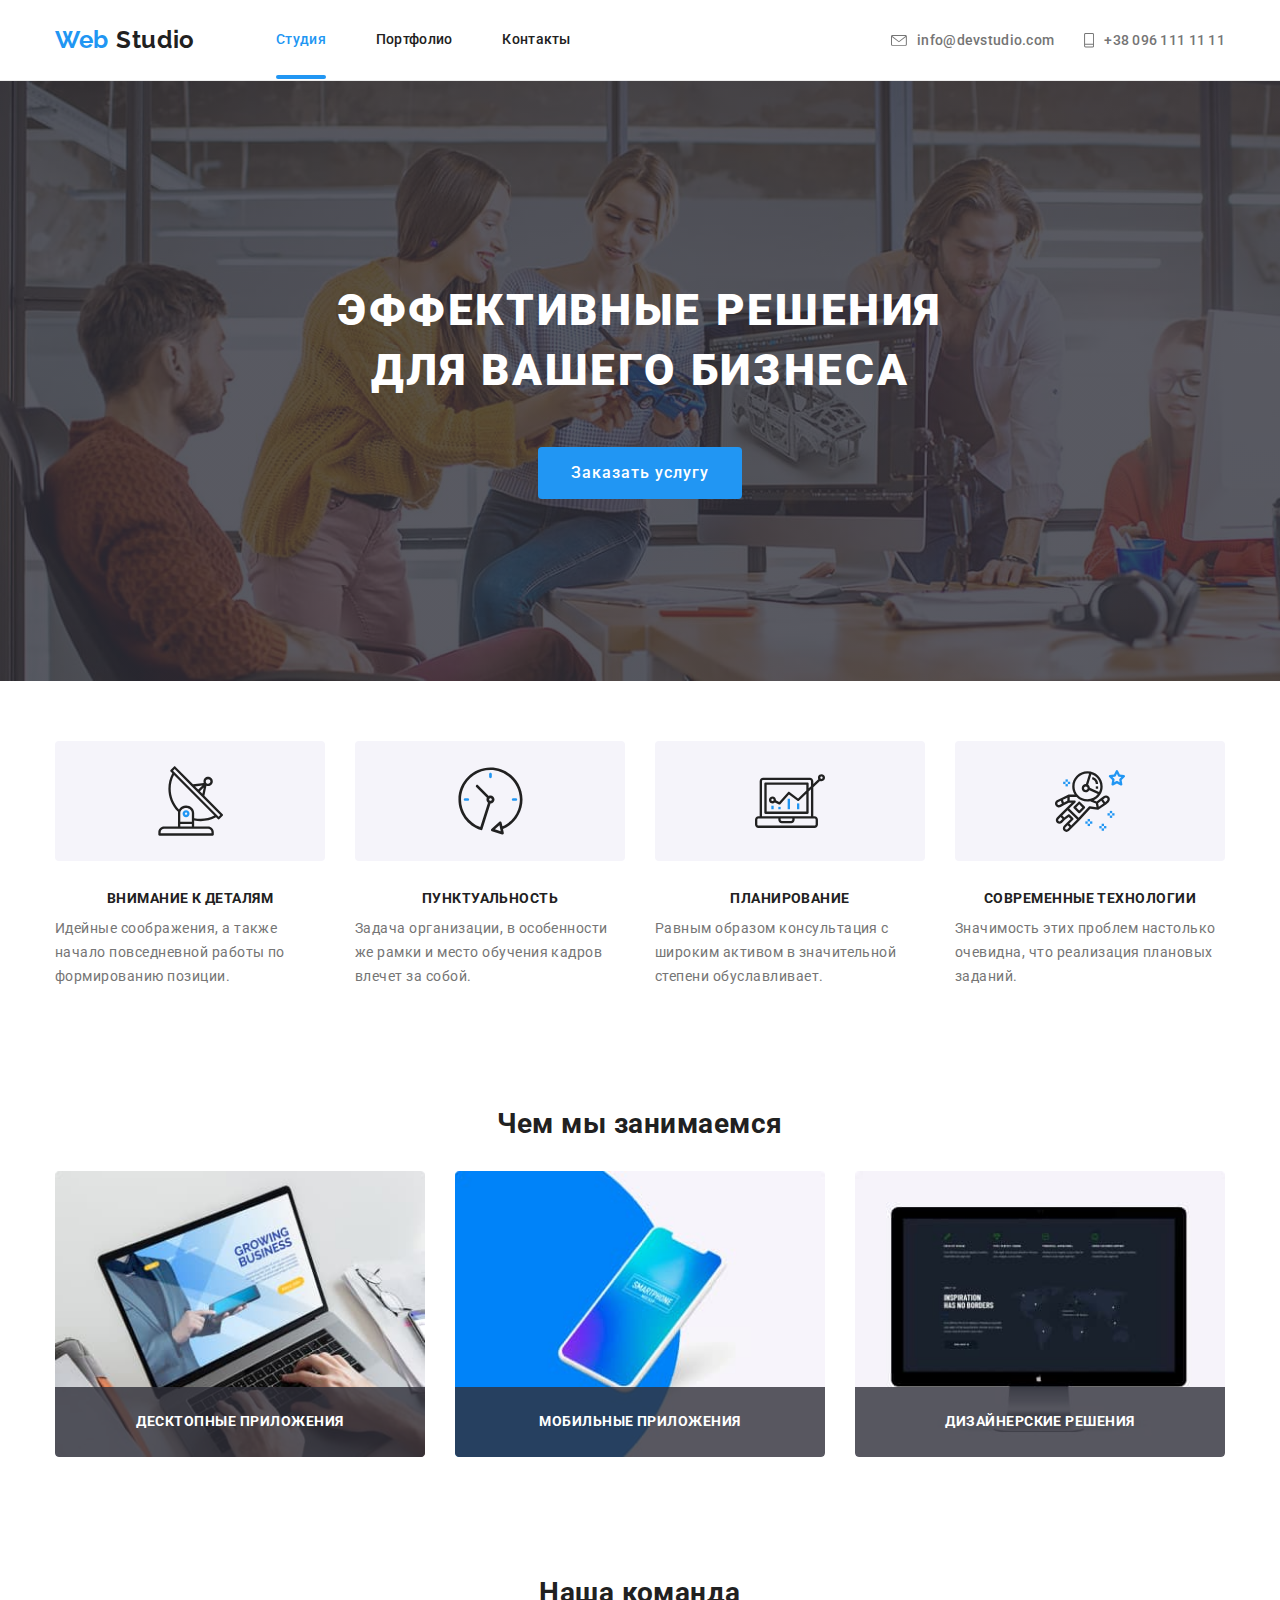
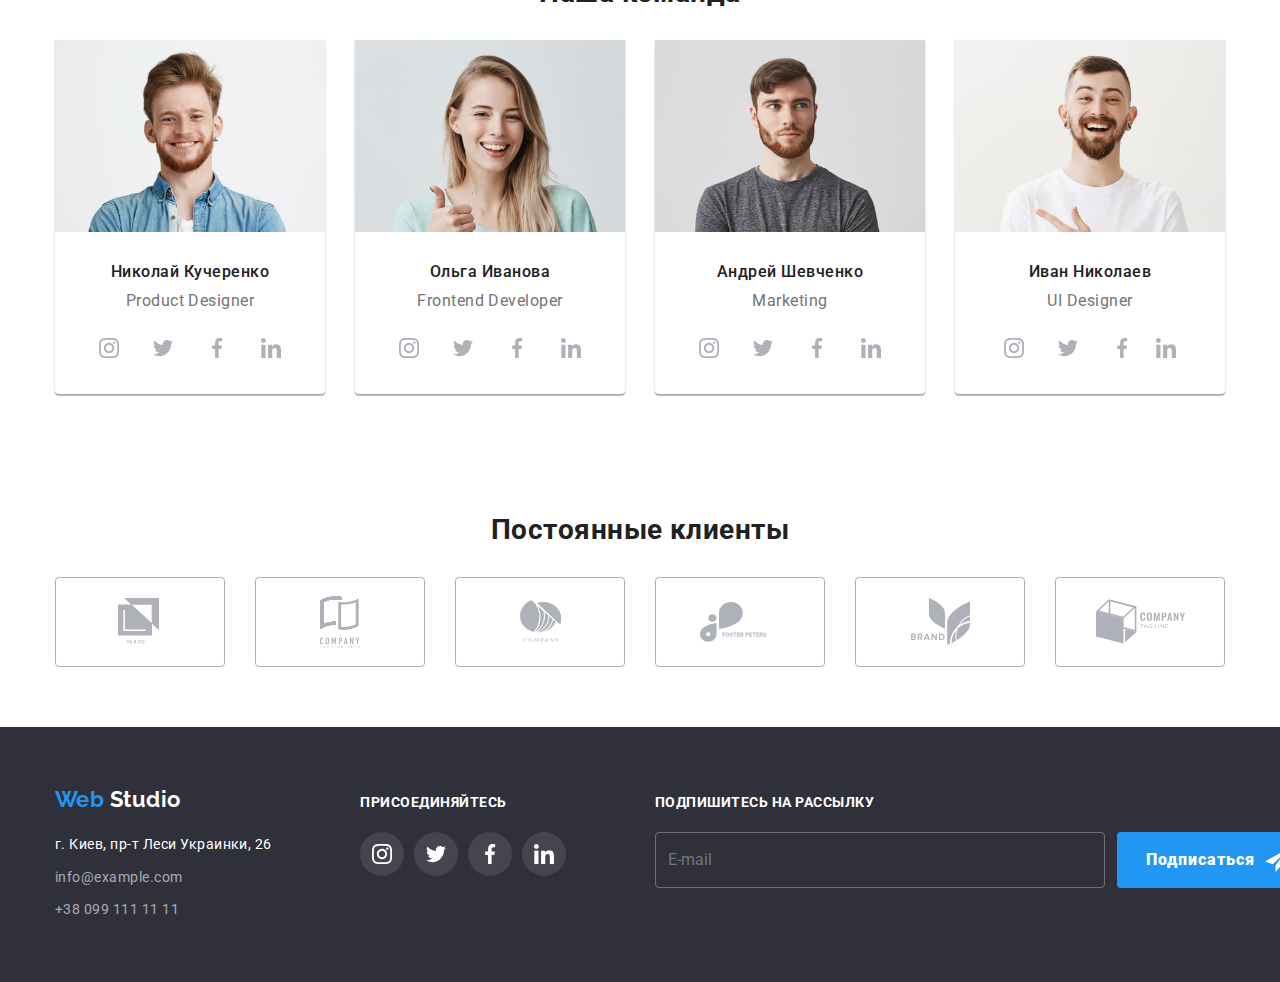
==== commit 3251b8d5: "Правки" ====
--- a/index.html
+++ b/index.html
@@ -170,10 +170,17 @@
               <li class="item">
                 <img
                   class="photo"
-                  src="./images/john.jpg"
-                  alt="Николай Кучеренко"
-                  width="270"
+                  
+                  srcset="
+          ./images/team/Nikolay-450.jpg  1x,
+          ./images/team/Nikolay-450@2x.jpg  2x"
+        src="./images/team/Nikolay-450.jpg"
+        alt="Николай Кучеренко"      
+                  width="450"                  
                 />
+                <!-- sizes="(min-width: 1200px) 25vw, (min-width: 768px) 50vw, 100vw" -->
+
+                
                 <div class="team-card__content">
                   <h3 class="team-title">Николай Кучеренко</h3>
                   <p class="team-role">Product Designer</p>
@@ -214,9 +221,14 @@
               <li class="item">
                 <img
                   class="photo"
-                  src="./images/marta.jpg"
-                  alt="Ольга Иванова"
-                  width="270"
+                  srcset="
+          ./images/team/Olga-450.jpg  1x,
+          ./images/team/Olga-450@2x.jpg  2x"
+        "
+        src="./images/team/Olga-450.jpg"
+        alt="Ольга Иванова"    
+        width="450"  
+                  
                 />
                 <div class="team-card__content">
                   <h3 class="team-title">Ольга Иванова</h3>
@@ -258,9 +270,13 @@
               <li class="item">
                 <img
                   class="photo"
-                  src="./images/robert.jpg"
-                  alt="Андрей Шевченко"
-                  width="270"
+                  srcset="
+          ./images/team/Andrey-450.jpg  1x,
+          ./images/team/Andrey-450@2x.jpg  2x"
+        "
+        src="./images/team/Andrey-450.jpg"
+        alt="Андрей Шевченко"      
+                  width="450"
                 />
                 <div class="team-card__content">
                   <h3 class="team-title">Андрей Шевченко</h3>
@@ -302,9 +318,15 @@
               <li class="item">
                 <img
                   class="photo"
-                  src="./images/martin.jpg"
-                  alt="Иван Николаев"
-                  width="270"
+                  srcset="
+          ./images/team/Ivan-450.jpg  1x,
+          ./images/team/Ivan-450@2x.jpg  2x
+          "
+          
+        "
+        src="./images/team/Ivan-450.jpg"
+        alt="Иван Николаев"      
+                  width="450"
                 />
                 <div class="team-card__content">
                   <h3 class="team-title">Иван Николаев</h3>
--- a/css/main.min.css
+++ b/css/main.min.css
@@ -1,2 +1,2 @@
-/*! modern-normalize v0.6.0 | MIT License | https://github.com/sindresorhus/modern-normalize */*,*::before,*::after{-webkit-box-sizing:border-box;box-sizing:border-box}:root{-moz-tab-size:4;-o-tab-size:4;tab-size:4}html{line-height:1.15;-webkit-text-size-adjust:100%}body{margin:0}body{font-family:system-ui,-apple-system,"Segoe UI",Roboto,Helvetica,Arial,sans-serif,"Apple Color Emoji","Segoe UI Emoji"}hr{height:0}abbr[title]{-webkit-text-decoration:underline dotted;text-decoration:underline dotted}b,strong{font-weight:bolder}code,kbd,samp,pre{font-family:SFMono-Regular, Consolas, 'Liberation Mono', Menlo, monospace;font-size:1em}small{font-size:80%}sub,sup{font-size:75%;line-height:0;position:relative;vertical-align:baseline}sub{bottom:-0.25em}sup{top:-0.5em}button,input,optgroup,select,textarea{font-family:inherit;font-size:100%;line-height:1.15;margin:0}button,select{text-transform:none}button,[type='button'],[type='reset'],[type='submit']{-webkit-appearance:button}button::-moz-focus-inner,[type='button']::-moz-focus-inner,[type='reset']::-moz-focus-inner,[type='submit']::-moz-focus-inner{border-style:none;padding:0}button:-moz-focusring,[type='button']:-moz-focusring,[type='reset']:-moz-focusring,[type='submit']:-moz-focusring{outline:1px dotted ButtonText}fieldset{padding:0.35em 0.75em 0.625em}legend{padding:0}progress{vertical-align:baseline}[type='number']::-webkit-inner-spin-button,[type='number']::-webkit-outer-spin-button{height:auto}[type='search']{-webkit-appearance:textfield;outline-offset:-2px}[type='search']::-webkit-search-decoration{-webkit-appearance:none}::-webkit-file-upload-button{-webkit-appearance:button;font:inherit}summary{display:list-item}.container{padding-left:15px;padding-right:15px;margin-left:auto;margin-right:auto}@media screen and (min-width: 480px){.container{width:480px}}@media screen and (min-width: 768px){.container{width:768px}}@media screen and (min-width: 1200px){.container{width:1200px}}img{display:block;max-width:100%;height:auto}body{background-color:#fff;color:#212121;font-family:Roboto,sans-serif;letter-spacing:0.03em}.list{list-style:none;padding:0px;margin:0px}.link{text-decoration:none}.section{padding-top:60px;padding-bottom:60px}.section .section-title{margin-top:0px;margin-bottom:30px;font-weight:700;font-size:28px;line-height:1.17;text-align:center}.button{display:inline-block;padding:6px 22px;color:#212121;background-color:#fff;font-family:inherit;font-weight:500;font-size:16px;line-height:1.63;min-width:73px;border-radius:4px;border:1px solid transparent;text-align:center;-webkit-transition:all 250ms cubic-bezier(0.4, 0, 0.2, 1) 0s;transition:all 250ms cubic-bezier(0.4, 0, 0.2, 1) 0s}.button.primary{color:#fff;background-color:#2196f3}.button.secondary{color:#212121;background-color:#f5f4fa}.header{position:relative;border-bottom:1px solid #ececec}@media screen and (max-width: 767px){.site-nav{font-weight:500;font-size:18px;line-height:1.17;text-align:center;letter-spacing:0.02em}.site-nav .item{padding:20px 0}.site-nav .item:first-child{margin-top:40px}.site-nav .item:last-child{margin-bottom:40px}}@media screen and (min-width: 768px){.site-nav{display:-webkit-box;display:-ms-flexbox;display:flex;margin-left:81px;font-weight:500;font-size:14px;line-height:1.14;letter-spacing:0.02em}.site-nav .item:not(:last-child){margin-right:50px}}@media screen and (max-width: 767px){.contacts-nav{font-weight:500;font-size:18px;line-height:1.17;letter-spacing:0.02em}}@media screen and (min-width: 768px){.contacts-nav{display:block;margin-left:auto;font-weight:500;font-size:12px;line-height:1.17;letter-spacing:0.02em}}@media screen and (min-width: 1200px){.contacts-nav{display:-webkit-box;display:-ms-flexbox;display:flex;font-size:14px}.contacts-nav .item+.item{margin-left:30px}}@media screen and (max-width: 767px){.main-nav{display:-webkit-box;display:-ms-flexbox;display:flex;-webkit-box-pack:justify;-ms-flex-pack:justify;justify-content:space-between}}@media screen and (min-width: 768px){.main-nav{height:80px;display:-webkit-box;display:-ms-flexbox;display:flex;-webkit-box-align:center;-ms-flex-align:center;align-items:center}}.site-nav .link{color:#212121;font-weight:500;-webkit-transition:all 250ms cubic-bezier(0.4, 0, 0.2, 1) 0s;transition:all 250ms cubic-bezier(0.4, 0, 0.2, 1) 0s}@media screen and (max-width: 767px){.site-nav .link{position:relative}}@media screen and (min-width: 768px){.site-nav .link{padding:32px 0px}}.header-contacts{color:#757575;-webkit-transition:all 250ms cubic-bezier(0.4, 0, 0.2, 1) 0s;transition:all 250ms cubic-bezier(0.4, 0, 0.2, 1) 0s}.contacts-nav .header-contacts:hover,.contacts-nav .header-contacts:focus{color:#2196f3}.site-nav .link:hover,.site-nav .link:focus{color:#2196f3}.site-nav .link.current{color:#2196f3}@media screen and (min-width: 768px){.site-nav .link.current{position:relative}}.site-nav .link.current::after{position:absolute;content:'';display:block;bottom:0;width:100%;height:4px;border-radius:2px;background-color:#2196f3}@media screen and (max-width: 767px){.site-nav .link.current::after{left:0;bottom:-10px}}.header-contacts{display:-webkit-box;display:-ms-flexbox;display:flex;-webkit-box-align:center;-ms-flex-align:center;align-items:center}.icon-envelope{display:block;margin-right:10px;fill:currentColor}.icon-phone{display:block;margin-right:10px;fill:currentColor}@media screen and (max-width: 1199px){.contacts-nav .item:not(:last-child){margin-bottom:10px}}.menu-button{display:inline-block;margin:0;padding:0;border:none;background-color:transparent}@media screen and (min-width: 768px){.menu-button{display:none}}.menu-button .icon-cross{display:none}.menu-button.is-open .icon-cross{display:block}.menu-button.is-open .icon-menu{display:none}.menu-container{z-index:999;background-color:#fff;text-align:center}@media screen and (max-width: 767px){.menu-container{display:none;position:absolute;top:100%;left:0;width:100%;height:390px}.menu-container.is-open{display:-webkit-box;display:-ms-flexbox;display:flex;-webkit-box-orient:vertical;-webkit-box-direction:normal;-ms-flex-direction:column;flex-direction:column;-webkit-box-align:center;-ms-flex-align:center;align-items:center}}@media screen and (min-width: 768px){.menu-container{display:-webkit-box;display:-ms-flexbox;display:flex;-webkit-box-align:center;-ms-flex-align:center;align-items:center;-webkit-box-flex:1;-ms-flex-positive:1;flex-grow:1}}.logo{display:inline-block;padding-top:26px;padding-bottom:26px;color:#212121;font-family:Raleway;font-weight:700;font-size:24px;line-height:1.2;letter-spacing:0.03em}@media screen and (max-width: 767px){.logo{padding-top:16px;padding-bottom:16px}}.web-logo{color:#2196f3}.footer-logo{display:inline-block;margin-bottom:10px;color:#fff;font-family:Raleway;font-weight:700;font-size:22px;line-height:1.18}@media screen and (max-width: 1199px){.footer-logo{display:block;text-align:center;padding-top:60px;padding-bottom:20px;margin:0;font-size:24px}}@media screen and (min-width: 1200px){.footer-logo{margin-bottom:20px}}.hero{max-width:1600px;height:600px;margin-left:auto;margin-right:auto;background-color:#757575;background-image:-webkit-gradient(linear, left top, left bottom, from(rgba(47,48,58,0.8)), to(rgba(47,48,58,0.8))),url(../images/hero.jpg);background-image:linear-gradient(rgba(47,48,58,0.8), rgba(47,48,58,0.8)),url(../images/hero.jpg);text-align:center}@media screen and (max-width: 1199px){.hero{height:400px}}.hero-title{padding-top:200px;margin-top:0px;margin-bottom:46px;color:#fff;font-weight:900;font-size:44px;line-height:1.36;text-align:center;letter-spacing:0.06em;text-transform:uppercase}@media screen and (max-width: 1199px){.hero-title{padding-top:118px;margin-bottom:30px;font-size:26px;line-height:1.62}}.hero-button{display:inline-block;padding:10px 32px;border-radius:4px;font-size:16px;line-height:1.87;letter-spacing:0.06em;-webkit-transition:all 250ms cubic-bezier(0.4, 0, 0.2, 1) 0s;transition:all 250ms cubic-bezier(0.4, 0, 0.2, 1) 0s}.hero-button:hover,.hero-button:focus{color:#212121;background-color:#f5f4fa}.backdrop{position:fixed;top:0;left:0;width:100%;height:100%;background-color:rgba(0,0,0,0.2);opacity:1;z-index:999;-webkit-transition:opacity 250ms cubic-bezier(0.4, 0, 0.2, 1);transition:opacity 250ms cubic-bezier(0.4, 0, 0.2, 1)}@media screen and (max-width: 767px){.backdrop{padding:93px 15px}}@media screen and (max-width: 1199px){.backdrop{overflow-y:scroll}}.backdrop.is-hidden{opacity:0;pointer-events:none}.backdrop.is-hidden .modal{-webkit-transform:translate(-50%, -50%) scale(0.9);transform:translate(-50%, -50%) scale(0.9)}.modal{padding:40px;text-align:left;background-color:#fff;-webkit-box-shadow:0px 2px 1px rgba(0,0,0,0.2),0px 1px 1px rgba(0,0,0,0.14),0px 1px 3px rgba(0,0,0,0.12);box-shadow:0px 2px 1px rgba(0,0,0,0.2),0px 1px 1px rgba(0,0,0,0.14),0px 1px 3px rgba(0,0,0,0.12);border-radius:4px;-webkit-transition:-webkit-transform 250ms cubic-bezier(0.4, 0, 0.2, 1);transition:-webkit-transform 250ms cubic-bezier(0.4, 0, 0.2, 1);transition:transform 250ms cubic-bezier(0.4, 0, 0.2, 1);transition:transform 250ms cubic-bezier(0.4, 0, 0.2, 1), -webkit-transform 250ms cubic-bezier(0.4, 0, 0.2, 1)}@media screen and (max-width: 767px){.modal{position:relative;max-height:609px;max-width:450px;width:100%;margin-left:auto;margin-right:auto}}@media screen and (min-width: 768px){.modal{position:absolute;top:50%;left:50%;-webkit-transform:translate(-50%, -50%);transform:translate(-50%, -50%)}}.close-button{position:absolute;top:8px;right:8px;width:30px;height:30px;border-radius:50%;border:transparent;background:#ffffff;-webkit-box-shadow:0px 2px 1px rgba(0,0,0,0.2),0px 1px 1px rgba(0,0,0,0.14),0px 1px 3px rgba(0,0,0,0.12);box-shadow:0px 2px 1px rgba(0,0,0,0.2),0px 1px 1px rgba(0,0,0,0.14),0px 1px 3px rgba(0,0,0,0.12)}.close-button:hover,.close-button:focus{fill:#2196f3}.modal-title{margin-top:0px;margin-bottom:30px;font-size:20px;line-height:1.15;text-align:center;letter-spacing:0.03em;color:#212121}.submit-button{display:-webkit-box;display:-ms-flexbox;display:flex;-webkit-box-pack:center;-ms-flex-pack:center;justify-content:center;padding:10px 55px;margin-top:30px;margin-right:auto;margin-left:auto;-webkit-box-shadow:0px 4px 4px rgba(0,0,0,0.15);box-shadow:0px 4px 4px rgba(0,0,0,0.15)}textarea{resize:none}.form-field input{width:100%;margin:0;padding:12px 16px 12px 42px;border-radius:4px;border:1px solid rgba(33,33,33,0.2);outline:none}.form-field label{position:absolute;top:50%;left:42px;-webkit-transform:translateY(-50%);transform:translateY(-50%);font-size:14px;line-height:1.14;letter-spacing:0.01em;color:#757575;-webkit-transition:all 250ms cubic-bezier(0.4, 0, 0.2, 1) 0s;transition:all 250ms cubic-bezier(0.4, 0, 0.2, 1) 0s}.form-comment{position:relative}.form-comment label{position:absolute;top:12px;left:15px;font-size:14px;line-height:1.14;letter-spacing:0.01em;color:#757575;-webkit-transition:all 250ms cubic-bezier(0.4, 0, 0.2, 1) 0s;transition:all 250ms cubic-bezier(0.4, 0, 0.2, 1) 0s}.form-field{position:relative;margin-bottom:28px}.comment{margin-bottom:20px;padding:12px 16px;width:100%;height:120px;border:1px solid rgba(33,33,33,0.2);border-radius:4px;outline:none}.comment:focus+.form-label,.comment:not(:placeholder-shown)+.form-label{color:#2196f3;-webkit-transform:translateY(-34px);transform:translateY(-34px)}.comment:focus{border:1px solid #2196f3}.policy{color:#757575}@media screen and (max-width: 767px){.policy{font-size:12px;line-height:1.17;letter-spacing:0.03em}}.form-field input[type='checkbox']{width:16px}.form-field-policy{display:-webkit-box;display:-ms-flexbox;display:flex;-webkit-box-align:center;-ms-flex-align:center;align-items:center}.form-field-policy .icon{display:inline-block;width:16px;height:16px;margin-right:5px;border:2px solid #2a2a2a;border-radius:4px;-webkit-transition:-webkit-transform 250ms linear;transition:-webkit-transform 250ms linear;transition:transform 250ms linear;transition:transform 250ms linear, -webkit-transform 250ms linear}.checkbox:checked+.icon{border-color:transparent;background-color:#2196f3;background-image:url(../images/icon_check.svg);background-size:contain;background-origin:border-box}.form-input:focus+.form-label,.form-input:not(:placeholder-shown)+.form-label{color:#2196f3;-webkit-transform:translate(-31px, -42px);transform:translate(-31px, -42px)}.form-input:focus{border:1px solid #2196f3}.form-field .icon{position:absolute;left:19px;top:50%;-webkit-transform:translate(-50%, -50%);transform:translate(-50%, -50%)}.form-input:focus ~ .icon{fill:#2196f3}.checkbox{position:absolute;width:1px;height:1px;margin:-1px;border:0;padding:0;clip:rect(0 0 0 0);overflow:hidden}.policy-link{color:#2196f3}.feature-icon{display:-webkit-box;display:-ms-flexbox;display:flex;-webkit-box-pack:center;-ms-flex-pack:center;justify-content:center;-webkit-box-align:center;-ms-flex-align:center;align-items:center;height:120px;border-radius:4px;background-color:#f5f4fa}@media screen and (max-width: 767px){.feature-list .item :not(:last-child){margin-bottom:30px}}.feature-title{margin-top:30px;margin-bottom:10px;text-align:center;font-weight:700;font-size:14px;line-height:1.14;text-transform:uppercase}.feature-list .feature-content{margin-top:0px;margin-bottom:0px;color:#757575;font-size:14px;line-height:1.7}.feature-list{display:-webkit-box;display:-ms-flexbox;display:flex;-ms-flex-wrap:wrap;flex-wrap:wrap}@media screen and (min-width: 768px) and (max-width: 1199px){.feature-list .item{width:354px}.feature-list .item:nth-child(2n+1){margin-right:30px}.feature-list .item:nth-child(-n+2){margin-bottom:30px}}@media screen and (min-width: 1200px){.feature-list .item{width:270px}}@media screen and (min-width: 1200px){.feature-list .item+.item{margin-left:30px}}.our-work{display:-webkit-box;display:-ms-flexbox;display:flex}.our-work .item+.item{margin-left:30px}.product-title{position:absolute;border-radius:0px 0px 4px 4px;background-color:rgba(47,48,58,0.8);text-align:center;padding-top:27px;padding-bottom:27px;color:white;bottom:0px;width:100%;margin:0;font-weight:700;font-size:14px;line-height:1.14;text-transform:uppercase}.our-work .item{position:relative;border-radius:4px;overflow:hidden}.our-services{display:none}@media screen and (min-width: 1200px){.our-services{display:-webkit-box;display:-ms-flexbox;display:flex}}.social-networks .social-icons:hover,.social-networks .social-icons:focus{background-color:#2196f3;fill:#ffffff;border-radius:50%}.team-card{-webkit-box-shadow:0px 2px 1px rgba(0,0,0,0.2),0px 1px 1px rgba(0,0,0,0.14),0px 1px 3px rgba(0,0,0,0.12);box-shadow:0px 2px 1px rgba(0,0,0,0.2),0px 1px 1px rgba(0,0,0,0.14),0px 1px 3px rgba(0,0,0,0.12);border-radius:0px 0px 4px 4px;overflow:hidden}@media screen and (max-width: 767px){.team-card{margin-bottom:30px}}.team-card:last-child{margin-bottom:0px}@media screen and (min-width: 768px) and (max-width: 1199px){.team-card{width:354px}.team-card:nth-child(2n+1){margin-right:30px}.team-card:nth-child(-n+2){margin-bottom:30px}}@media screen and (min-width: 768px) and (max-width: 1199px) and (min-width: 1200px){.team-card{display:block;width:270px}}@media screen and (min-width: 1200px){.team-card:not(:first-child){margin-left:30px}}.team-title{text-align:center;margin-top:30px;margin-bottom:10px;font-weight:500;font-size:16px;line-height:1.19;letter-spacing:0.03em;color:#212121}.team-role{text-align:center;margin-top:0px;margin-bottom:16px;font-size:16px;line-height:1.19;letter-spacing:0.03em;color:#757575}.social-networks{display:-webkit-box;display:-ms-flexbox;display:flex;-webkit-box-pack:center;-ms-flex-pack:center;justify-content:center;margin-bottom:24px}.social-icons{display:-webkit-box;display:-ms-flexbox;display:flex;-webkit-box-pack:center;-ms-flex-pack:center;justify-content:center;-webkit-box-align:center;-ms-flex-align:center;align-items:center;width:44px;height:44px;border-radius:50%;fill:#afb1b8;-webkit-transition:all 250ms cubic-bezier(0.4, 0, 0.2, 1) 0s;transition:all 250ms cubic-bezier(0.4, 0, 0.2, 1) 0s}.social-items:not(:last-child){margin-right:10px}@media screen and (min-width: 768px){.team-list{display:-webkit-box;display:-ms-flexbox;display:flex;-ms-flex-wrap:wrap;flex-wrap:wrap;text-align:center}}.our-clients{display:-webkit-box;display:-ms-flexbox;display:flex;-ms-flex-wrap:wrap;flex-wrap:wrap;-webkit-transition:all 250ms cubic-bezier(0.4, 0, 0.2, 1) 0s;transition:all 250ms cubic-bezier(0.4, 0, 0.2, 1) 0s}@media screen and (max-width: 1199px){.our-clients{margin:-15px}}@media screen and (min-width: 1200px){.our-clients{-ms-flex-wrap:nowrap;flex-wrap:nowrap;-webkit-box-pack:justify;-ms-flex-pack:justify;justify-content:space-between}}.our-clients .item:hover,.our-clients .item:focus{fill:#2196f3;border:1px solid #2196f3}.client-logo{display:-webkit-box;display:-ms-flexbox;display:flex;-webkit-box-pack:center;-ms-flex-pack:center;justify-content:center;-webkit-box-align:center;-ms-flex-align:center;align-items:center;fill:#afb1b8}.our-clients .item{height:90px;border:1px solid #afb1b8;border-radius:4px;-webkit-transition:all 250ms cubic-bezier(0.4, 0, 0.2, 1) 0s;transition:all 250ms cubic-bezier(0.4, 0, 0.2, 1) 0s}@media screen and (max-width: 767px){.client-list{width:calc((100% - 4 * 15px) / 2);margin:15px}}@media screen and (min-width: 768px) and (max-width: 1199px){.client-list{width:calc((100% - 6 * 15px) / 3);margin:15px}}@media screen and (min-width: 1200px){.client-list{width:170px}}.footer-address .contacts:not(:last-child){margin-bottom:8px}.footer{background-color:#2f303a}@media screen and (min-width: 1200px){.footer{padding-top:60px;padding-bottom:60px}}.address{color:#fff;font-style:normal;font-size:14px;line-height:1.71}@media screen and (max-width: 1199px){.address{text-align:center;margin-bottom:8px}}.footer-contacts{color:rgba(255,255,255,0.6);font-style:normal;font-size:14px;line-height:1.71;-webkit-transition:all 250ms cubic-bezier(0.4, 0, 0.2, 1) 0s;transition:all 250ms cubic-bezier(0.4, 0, 0.2, 1) 0s}@media screen and (max-width: 1199px){.footer-contacts{display:block;text-align:center}}@media screen and (min-width: 1200px){.footer-address .contacts:not(:last-child){padding-top:9px}}.footer-contacts:hover,.footer-contacts:focus{color:#2196f3}.footer-title{color:#fff;font-weight:700;font-size:14px;line-height:1.14;text-transform:uppercase}@media screen and (max-width: 1199px){.footer-title{display:block;text-align:center;margin-top:65px;margin-bottom:20px}}@media screen and (min-width: 1200px){.footer-title{display:inline-block;margin-bottom:21px}}.social-list{display:-webkit-box;display:-ms-flexbox;display:flex;-webkit-box-pack:center;-ms-flex-pack:center;justify-content:center;-webkit-transition:all 250ms cubic-bezier(0.4, 0, 0.2, 1) 0s;transition:all 250ms cubic-bezier(0.4, 0, 0.2, 1) 0s}.social-list .item:hover,.social-list .item:focus{background-color:#2196f3}.social-list .item{height:44px;width:44px;background-color:rgba(255,255,255,0.1);border-radius:50%;-webkit-transition:all 250ms cubic-bezier(0.4, 0, 0.2, 1) 0s;transition:all 250ms cubic-bezier(0.4, 0, 0.2, 1) 0s}.social-list .list+.list{margin-left:10px}.social-list__logo{display:-webkit-box;display:-ms-flexbox;display:flex;-webkit-box-pack:center;-ms-flex-pack:center;justify-content:center;-webkit-box-align:center;-ms-flex-align:center;align-items:center}.form{background-color:inherit;padding:18px 12px;border-radius:4px;color:rgba(255,255,255,0.6);border:1px solid rgba(255,255,255,0.3)}@media screen and (max-width: 767px){.form{width:100%;margin-bottom:20px}}@media screen and (min-width: 768px){.form{min-width:450px}}@media screen and (min-width: 1200px){.form{width:358px;margin-right:12px}}@media screen and (min-width: 1200px){.subscribe{width:570px}}.footer-button{-webkit-box-align:center;-ms-flex-align:center;align-items:center;padding:10px 28px 10px 29px;border:transparent;border-radius:4px;color:#fff;background-color:#2196f3;width:200px;text-decoration:none;cursor:pointer;font-weight:900;font-size:16px;line-height:1.87;letter-spacing:0.06em}@media screen and (max-width: 1199px){.footer-button{display:-webkit-box;display:-ms-flexbox;display:flex;margin-left:auto;margin-right:auto;margin-bottom:0px}}@media screen and (min-width: 768px) and (max-width: 1199px){.footer-button{margin-top:20px;margin-bottom:60px}}@media screen and (min-width: 1200px){.footer-button{display:-webkit-inline-box;display:-ms-inline-flexbox;display:inline-flex;-webkit-box-align:center;-ms-flex-align:center;align-items:center}}.footer-button::after{content:'';width:24px;height:24px;margin-left:10px;background-image:url(../images/icon-send.svg);background-size:contain}.subscribe-form{margin:0px}@media screen and (max-width: 767px){.subscribe-form{padding-bottom:60px}}@media screen and (min-width: 1200px){.subscribe-form{display:-webkit-box;display:-ms-flexbox;display:flex}}@media screen and (min-width: 768px){.container.bottom{display:-webkit-box;display:-ms-flexbox;display:flex;-ms-flex-wrap:wrap;flex-wrap:wrap;-ms-flex-pack:distribute;justify-content:space-around}}@media screen and (min-width: 1200px){.container.bottom{-webkit-box-pack:justify;-ms-flex-pack:justify;justify-content:space-between;-webkit-box-align:baseline;-ms-flex-align:baseline;align-items:baseline;-ms-flex-wrap:nowrap;flex-wrap:nowrap}}
+/*! modern-normalize v0.6.0 | MIT License | https://github.com/sindresorhus/modern-normalize */*,*::before,*::after{-webkit-box-sizing:border-box;box-sizing:border-box}:root{-moz-tab-size:4;-o-tab-size:4;tab-size:4}html{line-height:1.15;-webkit-text-size-adjust:100%}body{margin:0}body{font-family:system-ui,-apple-system,"Segoe UI",Roboto,Helvetica,Arial,sans-serif,"Apple Color Emoji","Segoe UI Emoji"}hr{height:0}abbr[title]{-webkit-text-decoration:underline dotted;text-decoration:underline dotted}b,strong{font-weight:bolder}code,kbd,samp,pre{font-family:SFMono-Regular, Consolas, 'Liberation Mono', Menlo, monospace;font-size:1em}small{font-size:80%}sub,sup{font-size:75%;line-height:0;position:relative;vertical-align:baseline}sub{bottom:-0.25em}sup{top:-0.5em}button,input,optgroup,select,textarea{font-family:inherit;font-size:100%;line-height:1.15;margin:0}button,select{text-transform:none}button,[type='button'],[type='reset'],[type='submit']{-webkit-appearance:button}button::-moz-focus-inner,[type='button']::-moz-focus-inner,[type='reset']::-moz-focus-inner,[type='submit']::-moz-focus-inner{border-style:none;padding:0}button:-moz-focusring,[type='button']:-moz-focusring,[type='reset']:-moz-focusring,[type='submit']:-moz-focusring{outline:1px dotted ButtonText}fieldset{padding:0.35em 0.75em 0.625em}legend{padding:0}progress{vertical-align:baseline}[type='number']::-webkit-inner-spin-button,[type='number']::-webkit-outer-spin-button{height:auto}[type='search']{-webkit-appearance:textfield;outline-offset:-2px}[type='search']::-webkit-search-decoration{-webkit-appearance:none}::-webkit-file-upload-button{-webkit-appearance:button;font:inherit}summary{display:list-item}.container{padding-left:15px;padding-right:15px;margin-left:auto;margin-right:auto}@media screen and (min-width: 480px){.container{width:480px}}@media screen and (min-width: 768px){.container{width:768px}}@media screen and (min-width: 1200px){.container{width:1200px}}img{display:block;max-width:100%;height:auto}body{background-color:#fff;color:#212121;font-family:Roboto,sans-serif;letter-spacing:0.03em}.list{list-style:none;padding:0px;margin:0px}.link{text-decoration:none}.section{padding-top:60px;padding-bottom:60px}.section .section-title{margin-top:0px;margin-bottom:30px;font-weight:700;font-size:28px;line-height:1.17;text-align:center}.button{display:inline-block;padding:6px 22px;color:#212121;background-color:#fff;font-family:inherit;font-weight:500;font-size:16px;line-height:1.63;min-width:73px;border-radius:4px;border:1px solid transparent;text-align:center;-webkit-transition:all 250ms cubic-bezier(0.4, 0, 0.2, 1) 0s;transition:all 250ms cubic-bezier(0.4, 0, 0.2, 1) 0s}.button.primary{color:#fff;background-color:#2196f3}.button.secondary{color:#212121;background-color:#f5f4fa}.header{position:relative;border-bottom:1px solid #ececec}@media screen and (max-width: 767px){.site-nav{font-weight:500;font-size:18px;line-height:1.17;text-align:center;letter-spacing:0.02em}.site-nav .item{padding:20px 0}.site-nav .item:first-child{margin-top:40px}.site-nav .item:last-child{margin-bottom:40px}}@media screen and (min-width: 768px){.site-nav{display:-webkit-box;display:-ms-flexbox;display:flex;margin-left:81px;font-weight:500;font-size:14px;line-height:1.14;letter-spacing:0.02em}.site-nav .item:not(:last-child){margin-right:50px}}@media screen and (max-width: 767px){.contacts-nav{font-weight:500;font-size:18px;line-height:1.17;letter-spacing:0.02em}}@media screen and (min-width: 768px){.contacts-nav{display:block;margin-left:auto;font-weight:500;font-size:12px;line-height:1.17;letter-spacing:0.02em}}@media screen and (min-width: 1200px){.contacts-nav{display:-webkit-box;display:-ms-flexbox;display:flex;font-size:14px}.contacts-nav .item+.item{margin-left:30px}}@media screen and (max-width: 767px){.main-nav{display:-webkit-box;display:-ms-flexbox;display:flex;-webkit-box-pack:justify;-ms-flex-pack:justify;justify-content:space-between}}@media screen and (min-width: 768px){.main-nav{height:80px;display:-webkit-box;display:-ms-flexbox;display:flex;-webkit-box-align:center;-ms-flex-align:center;align-items:center}}.site-nav .link{color:#212121;font-weight:500;-webkit-transition:all 250ms cubic-bezier(0.4, 0, 0.2, 1) 0s;transition:all 250ms cubic-bezier(0.4, 0, 0.2, 1) 0s}@media screen and (max-width: 767px){.site-nav .link{position:relative}}@media screen and (min-width: 768px){.site-nav .link{padding:32px 0px}}.header-contacts{color:#757575;-webkit-transition:all 250ms cubic-bezier(0.4, 0, 0.2, 1) 0s;transition:all 250ms cubic-bezier(0.4, 0, 0.2, 1) 0s}.contacts-nav .header-contacts:hover,.contacts-nav .header-contacts:focus{color:#2196f3}.site-nav .link:hover,.site-nav .link:focus{color:#2196f3}.site-nav .link.current{color:#2196f3}@media screen and (min-width: 768px){.site-nav .link.current{position:relative}}.site-nav .link.current::after{position:absolute;content:'';display:block;bottom:0;width:100%;height:4px;border-radius:2px;background-color:#2196f3}@media screen and (max-width: 767px){.site-nav .link.current::after{left:0;bottom:-10px}}.header-contacts{display:-webkit-box;display:-ms-flexbox;display:flex;-webkit-box-align:center;-ms-flex-align:center;align-items:center}.icon-envelope{display:block;margin-right:10px;fill:currentColor}.icon-phone{display:block;margin-right:10px;fill:currentColor}@media screen and (max-width: 1199px){.contacts-nav .item:not(:last-child){margin-bottom:10px}}.menu-button{display:inline-block;margin:0;padding:0;border:none;background-color:transparent}@media screen and (min-width: 768px){.menu-button{display:none}}.menu-button .icon-cross{display:none}.menu-button.is-open .icon-cross{display:block}.menu-button.is-open .icon-menu{display:none}.menu-container{z-index:999;background-color:#fff;text-align:center}@media screen and (max-width: 767px){.menu-container{display:none;position:absolute;top:100%;left:0;width:100%;height:390px}.menu-container.is-open{display:-webkit-box;display:-ms-flexbox;display:flex;-webkit-box-orient:vertical;-webkit-box-direction:normal;-ms-flex-direction:column;flex-direction:column;-webkit-box-align:center;-ms-flex-align:center;align-items:center}}@media screen and (min-width: 768px){.menu-container{display:-webkit-box;display:-ms-flexbox;display:flex;-webkit-box-align:center;-ms-flex-align:center;align-items:center;-webkit-box-flex:1;-ms-flex-positive:1;flex-grow:1}}.logo{display:inline-block;padding-top:26px;padding-bottom:26px;color:#212121;font-family:Raleway;font-weight:700;font-size:24px;line-height:1.2;letter-spacing:0.03em}@media screen and (max-width: 767px){.logo{padding-top:16px;padding-bottom:16px}}.web-logo{color:#2196f3}.footer-logo{display:inline-block;margin-bottom:10px;color:#fff;font-family:Raleway;font-weight:700;font-size:22px;line-height:1.18}@media screen and (max-width: 1199px){.footer-logo{display:block;text-align:center;padding-top:60px;padding-bottom:20px;margin:0;font-size:24px}}@media screen and (min-width: 1200px){.footer-logo{margin-bottom:20px}}.hero{height:400px;margin-left:auto;margin-right:auto;text-align:center;background-color:#757575}@media screen and (max-width: 480px){.hero{background-image:-webkit-gradient(linear, left top, left bottom, from(rgba(47,48,58,0.8)), to(rgba(47,48,58,0.8))),url(../../images/Hero-480.jpg);background-image:linear-gradient(rgba(47,48,58,0.8), rgba(47,48,58,0.8)),url(../../images/Hero-480.jpg)}}@media screen and (min-width: 481px) and (max-width: 768px){.hero{background-image:-webkit-gradient(linear, left top, left bottom, from(rgba(47,48,58,0.8)), to(rgba(47,48,58,0.8))),url(../../images/Hero-768.jpg);background-image:linear-gradient(rgba(47,48,58,0.8), rgba(47,48,58,0.8)),url(../../images/Hero-768.jpg)}}@media screen and (min-width: 769px){.hero{max-width:1600px;height:600px;background-image:-webkit-gradient(linear, left top, left bottom, from(rgba(47,48,58,0.8)), to(rgba(47,48,58,0.8))),url(../../images/hero1200.jpg);background-image:linear-gradient(rgba(47,48,58,0.8), rgba(47,48,58,0.8)),url(../../images/hero1200.jpg)}}.hero-title{padding-top:200px;margin-top:0px;margin-bottom:46px;color:#fff;font-weight:900;font-size:44px;line-height:1.36;text-align:center;letter-spacing:0.06em;text-transform:uppercase}@media screen and (max-width: 768px){.hero-title{padding-top:118px;margin-bottom:30px;font-size:26px;line-height:1.62}}.hero-button{display:inline-block;padding:10px 32px;border-radius:4px;font-size:16px;line-height:1.87;letter-spacing:0.06em;-webkit-transition:all 250ms cubic-bezier(0.4, 0, 0.2, 1) 0s;transition:all 250ms cubic-bezier(0.4, 0, 0.2, 1) 0s}.hero-button:hover,.hero-button:focus{color:#212121;background-color:#f5f4fa}.backdrop{position:fixed;top:0;left:0;width:100%;height:100%;background-color:rgba(0,0,0,0.2);opacity:1;z-index:999;-webkit-transition:opacity 250ms cubic-bezier(0.4, 0, 0.2, 1);transition:opacity 250ms cubic-bezier(0.4, 0, 0.2, 1)}@media screen and (max-width: 767px){.backdrop{padding:93px 15px}}@media screen and (max-width: 1199px){.backdrop{overflow-y:scroll}}.backdrop.is-hidden{opacity:0;pointer-events:none}.backdrop.is-hidden .modal{-webkit-transform:translate(-50%, -50%) scale(0.9);transform:translate(-50%, -50%) scale(0.9)}.modal{padding:40px;text-align:left;background-color:#fff;-webkit-box-shadow:0px 2px 1px rgba(0,0,0,0.2),0px 1px 1px rgba(0,0,0,0.14),0px 1px 3px rgba(0,0,0,0.12);box-shadow:0px 2px 1px rgba(0,0,0,0.2),0px 1px 1px rgba(0,0,0,0.14),0px 1px 3px rgba(0,0,0,0.12);border-radius:4px;-webkit-transition:-webkit-transform 250ms cubic-bezier(0.4, 0, 0.2, 1);transition:-webkit-transform 250ms cubic-bezier(0.4, 0, 0.2, 1);transition:transform 250ms cubic-bezier(0.4, 0, 0.2, 1);transition:transform 250ms cubic-bezier(0.4, 0, 0.2, 1), -webkit-transform 250ms cubic-bezier(0.4, 0, 0.2, 1)}@media screen and (max-width: 767px){.modal{position:relative;max-height:609px;max-width:450px;width:100%;margin-left:auto;margin-right:auto}}@media screen and (min-width: 768px){.modal{position:absolute;top:50%;left:50%;-webkit-transform:translate(-50%, -50%);transform:translate(-50%, -50%);max-height:609px;max-width:450px;width:100%}}.close-button{position:absolute;top:8px;right:8px;width:30px;height:30px;border-radius:50%;border:transparent;background:#ffffff;-webkit-box-shadow:0px 2px 1px rgba(0,0,0,0.2),0px 1px 1px rgba(0,0,0,0.14),0px 1px 3px rgba(0,0,0,0.12);box-shadow:0px 2px 1px rgba(0,0,0,0.2),0px 1px 1px rgba(0,0,0,0.14),0px 1px 3px rgba(0,0,0,0.12)}.close-button:hover,.close-button:focus{fill:#2196f3}.modal-title{margin-top:0px;margin-bottom:30px;font-size:20px;line-height:1.15;text-align:center;letter-spacing:0.03em;color:#212121}.submit-button{display:-webkit-box;display:-ms-flexbox;display:flex;-webkit-box-pack:center;-ms-flex-pack:center;justify-content:center;padding:10px 55px;margin-top:30px;margin-right:auto;margin-left:auto;-webkit-box-shadow:0px 4px 4px rgba(0,0,0,0.15);box-shadow:0px 4px 4px rgba(0,0,0,0.15)}textarea{resize:none}.form-field input{width:100%;margin:0;padding:12px 16px 12px 42px;border-radius:4px;border:1px solid rgba(33,33,33,0.2);outline:none}.form-field label{position:absolute;top:50%;left:42px;-webkit-transform:translateY(-50%);transform:translateY(-50%);font-size:14px;line-height:1.14;letter-spacing:0.01em;color:#757575;-webkit-transition:all 250ms cubic-bezier(0.4, 0, 0.2, 1) 0s;transition:all 250ms cubic-bezier(0.4, 0, 0.2, 1) 0s}.form-comment{position:relative}.form-comment label{position:absolute;top:12px;left:15px;font-size:14px;line-height:1.14;letter-spacing:0.01em;color:#757575;-webkit-transition:all 250ms cubic-bezier(0.4, 0, 0.2, 1) 0s;transition:all 250ms cubic-bezier(0.4, 0, 0.2, 1) 0s}.form-field{position:relative;margin-bottom:28px}.comment{margin-bottom:20px;padding:12px 16px;width:100%;height:120px;border:1px solid rgba(33,33,33,0.2);border-radius:4px;outline:none}.comment:focus+.form-label,.comment:not(:placeholder-shown)+.form-label{color:#2196f3;-webkit-transform:translateY(-34px);transform:translateY(-34px)}.comment:focus{border:1px solid #2196f3}.policy{color:#757575}@media screen and (max-width: 767px){.policy{font-size:12px;line-height:1.17;letter-spacing:0.03em}}.form-field input[type='checkbox']{width:16px}.form-field-policy{display:-webkit-box;display:-ms-flexbox;display:flex;-webkit-box-align:center;-ms-flex-align:center;align-items:center}.form-field-policy .icon{display:inline-block;width:16px;height:16px;margin-right:5px;border:2px solid #2a2a2a;border-radius:4px;-webkit-transition:-webkit-transform 250ms linear;transition:-webkit-transform 250ms linear;transition:transform 250ms linear;transition:transform 250ms linear, -webkit-transform 250ms linear}.checkbox:checked+.icon{border-color:transparent;background-color:#2196f3;background-image:url(../images/icon_check.svg);background-size:contain;background-origin:border-box}.form-input:focus+.form-label,.form-input:not(:placeholder-shown)+.form-label{color:#2196f3;-webkit-transform:translate(-31px, -42px);transform:translate(-31px, -42px)}.form-input:focus{border:1px solid #2196f3}.form-field .icon{position:absolute;left:19px;top:50%;-webkit-transform:translate(-50%, -50%);transform:translate(-50%, -50%)}.form-input:focus ~ .icon{fill:#2196f3}.checkbox{position:absolute;width:1px;height:1px;margin:-1px;border:0;padding:0;clip:rect(0 0 0 0);overflow:hidden}.policy-link{color:#2196f3}.feature-icon{display:-webkit-box;display:-ms-flexbox;display:flex;-webkit-box-pack:center;-ms-flex-pack:center;justify-content:center;-webkit-box-align:center;-ms-flex-align:center;align-items:center;height:120px;border-radius:4px;background-color:#f5f4fa}@media screen and (max-width: 767px){.feature-list .item :not(:last-child){margin-bottom:30px}}.feature-title{margin-top:30px;margin-bottom:10px;text-align:center;font-weight:700;font-size:14px;line-height:1.14;text-transform:uppercase}.feature-list .feature-content{margin-top:0px;margin-bottom:0px;color:#757575;font-size:14px;line-height:1.7}.feature-list{display:-webkit-box;display:-ms-flexbox;display:flex;-ms-flex-wrap:wrap;flex-wrap:wrap}@media screen and (min-width: 768px) and (max-width: 1199px){.feature-list .item{width:354px}.feature-list .item:nth-child(2n+1){margin-right:30px}.feature-list .item:nth-child(-n+2){margin-bottom:30px}}@media screen and (min-width: 1200px){.feature-list .item{width:270px}}@media screen and (min-width: 1200px){.feature-list .item+.item{margin-left:30px}}.our-work{display:-webkit-box;display:-ms-flexbox;display:flex}.our-work .item+.item{margin-left:30px}.product-title{position:absolute;border-radius:0px 0px 4px 4px;background-color:rgba(47,48,58,0.8);text-align:center;padding-top:27px;padding-bottom:27px;color:white;bottom:0px;width:100%;margin:0;font-weight:700;font-size:14px;line-height:1.14;text-transform:uppercase}.our-work .item{position:relative;border-radius:4px;overflow:hidden}.our-services{display:none}@media screen and (min-width: 1200px){.our-services{display:-webkit-box;display:-ms-flexbox;display:flex}}.social-networks .social-icons:hover,.social-networks .social-icons:focus{background-color:#2196f3;fill:#ffffff;border-radius:50%}.team-card{-webkit-box-shadow:0px 2px 1px rgba(0,0,0,0.2),0px 1px 1px rgba(0,0,0,0.14),0px 1px 3px rgba(0,0,0,0.12);box-shadow:0px 2px 1px rgba(0,0,0,0.2),0px 1px 1px rgba(0,0,0,0.14),0px 1px 3px rgba(0,0,0,0.12);border-radius:0px 0px 4px 4px;overflow:hidden}@media screen and (max-width: 767px){.team-card{margin-bottom:30px}}.team-card:last-child{margin-bottom:0px}@media screen and (min-width: 768px) and (max-width: 1199px){.team-card{width:354px}.team-card:nth-child(2n+1){margin-right:30px}.team-card:nth-child(-n+2){margin-bottom:30px}}@media screen and (min-width: 1200px){.team-card{-webkit-box-pack:justify;-ms-flex-pack:justify;justify-content:space-between;width:270px}}@media screen and (min-width: 1200px){.team-card:not(:first-child){margin-left:30px}}.team-title{text-align:center;margin-top:30px;margin-bottom:10px;font-weight:500;font-size:16px;line-height:1.19;letter-spacing:0.03em;color:#212121}.team-role{text-align:center;margin-top:0px;margin-bottom:16px;font-size:16px;line-height:1.19;letter-spacing:0.03em;color:#757575}.social-networks{display:-webkit-box;display:-ms-flexbox;display:flex;-webkit-box-pack:center;-ms-flex-pack:center;justify-content:center;margin-bottom:24px}.social-icons{display:-webkit-box;display:-ms-flexbox;display:flex;-webkit-box-pack:center;-ms-flex-pack:center;justify-content:center;-webkit-box-align:center;-ms-flex-align:center;align-items:center;width:44px;height:44px;border-radius:50%;fill:#afb1b8;-webkit-transition:all 250ms cubic-bezier(0.4, 0, 0.2, 1) 0s;transition:all 250ms cubic-bezier(0.4, 0, 0.2, 1) 0s}.social-items:not(:last-child){margin-right:10px}@media screen and (min-width: 768px){.team-list{display:-webkit-box;display:-ms-flexbox;display:flex;-ms-flex-wrap:wrap;flex-wrap:wrap;text-align:center}}@media screen and (min-width: 768px) and (min-width: 1200px){.team-list{-ms-flex-wrap:nowrap;flex-wrap:nowrap}}.our-clients{display:-webkit-box;display:-ms-flexbox;display:flex;-ms-flex-wrap:wrap;flex-wrap:wrap;-webkit-transition:all 250ms cubic-bezier(0.4, 0, 0.2, 1) 0s;transition:all 250ms cubic-bezier(0.4, 0, 0.2, 1) 0s}@media screen and (max-width: 1199px){.our-clients{margin:-15px}}@media screen and (min-width: 1200px){.our-clients{-ms-flex-wrap:nowrap;flex-wrap:nowrap;-webkit-box-pack:justify;-ms-flex-pack:justify;justify-content:space-between}}.our-clients .item:hover,.our-clients .item:focus{fill:#2196f3;border:1px solid #2196f3}.client-logo{display:-webkit-box;display:-ms-flexbox;display:flex;-webkit-box-pack:center;-ms-flex-pack:center;justify-content:center;-webkit-box-align:center;-ms-flex-align:center;align-items:center;fill:#afb1b8}.our-clients .item{height:90px;border:1px solid #afb1b8;border-radius:4px;-webkit-transition:all 250ms cubic-bezier(0.4, 0, 0.2, 1) 0s;transition:all 250ms cubic-bezier(0.4, 0, 0.2, 1) 0s}@media screen and (max-width: 767px){.client-list{width:calc((100% - 4 * 15px) / 2);margin:15px}}@media screen and (min-width: 768px) and (max-width: 1199px){.client-list{width:calc((100% - 6 * 15px) / 3);margin:15px}}@media screen and (min-width: 1200px){.client-list{width:170px}}.footer-address .contacts:not(:last-child){margin-bottom:8px}.footer{background-color:#2f303a}@media screen and (min-width: 1200px){.footer{padding-top:60px;padding-bottom:60px}}.address{color:#fff;font-style:normal;font-size:14px;line-height:1.71}@media screen and (max-width: 1199px){.address{text-align:center;margin-bottom:8px}}.footer-contacts{color:rgba(255,255,255,0.6);font-style:normal;font-size:14px;line-height:1.71;-webkit-transition:all 250ms cubic-bezier(0.4, 0, 0.2, 1) 0s;transition:all 250ms cubic-bezier(0.4, 0, 0.2, 1) 0s}@media screen and (max-width: 1199px){.footer-contacts{display:block;text-align:center}}@media screen and (min-width: 1200px){.footer-address .contacts:not(:last-child){padding-top:9px}}.footer-contacts:hover,.footer-contacts:focus{color:#2196f3}.footer-title{color:#fff;font-weight:700;font-size:14px;line-height:1.14;text-transform:uppercase}@media screen and (max-width: 1199px){.footer-title{display:block;text-align:center;margin-top:65px;margin-bottom:20px}}@media screen and (min-width: 1200px){.footer-title{display:inline-block;margin-bottom:21px}}.social-list{display:-webkit-box;display:-ms-flexbox;display:flex;-webkit-box-pack:center;-ms-flex-pack:center;justify-content:center;-webkit-transition:all 250ms cubic-bezier(0.4, 0, 0.2, 1) 0s;transition:all 250ms cubic-bezier(0.4, 0, 0.2, 1) 0s}.social-list .item:hover,.social-list .item:focus{background-color:#2196f3}.social-list .item{height:44px;width:44px;background-color:rgba(255,255,255,0.1);border-radius:50%;-webkit-transition:all 250ms cubic-bezier(0.4, 0, 0.2, 1) 0s;transition:all 250ms cubic-bezier(0.4, 0, 0.2, 1) 0s}.social-list .list+.list{margin-left:10px}.social-list__logo{display:-webkit-box;display:-ms-flexbox;display:flex;-webkit-box-pack:center;-ms-flex-pack:center;justify-content:center;-webkit-box-align:center;-ms-flex-align:center;align-items:center}.form{background-color:inherit;padding:18px 12px;border-radius:4px;color:rgba(255,255,255,0.6);border:1px solid rgba(255,255,255,0.3)}@media screen and (max-width: 767px){.form{width:100%;margin-bottom:20px}}@media screen and (min-width: 768px){.form{min-width:450px}}@media screen and (min-width: 1200px){.form{width:358px;margin-right:12px}}@media screen and (min-width: 1200px){.subscribe{width:570px}}.footer-button{-webkit-box-align:center;-ms-flex-align:center;align-items:center;padding:10px 28px 10px 29px;border:transparent;border-radius:4px;color:#fff;background-color:#2196f3;width:200px;text-decoration:none;cursor:pointer;font-weight:900;font-size:16px;line-height:1.87;letter-spacing:0.06em}@media screen and (max-width: 1199px){.footer-button{display:-webkit-box;display:-ms-flexbox;display:flex;margin-left:auto;margin-right:auto;margin-bottom:0px}}@media screen and (min-width: 768px) and (max-width: 1199px){.footer-button{margin-top:20px;margin-bottom:60px}}@media screen and (min-width: 1200px){.footer-button{display:-webkit-inline-box;display:-ms-inline-flexbox;display:inline-flex;-webkit-box-align:center;-ms-flex-align:center;align-items:center}}.footer-button::after{content:'';width:24px;height:24px;margin-left:10px;background-image:url(../images/icon-send.svg);background-size:contain}.subscribe-form{margin:0px}@media screen and (max-width: 767px){.subscribe-form{padding-bottom:60px}}@media screen and (min-width: 1200px){.subscribe-form{display:-webkit-box;display:-ms-flexbox;display:flex}}@media screen and (min-width: 768px){.container.bottom{display:-webkit-box;display:-ms-flexbox;display:flex;-ms-flex-wrap:wrap;flex-wrap:wrap;-ms-flex-pack:distribute;justify-content:space-around}}@media screen and (min-width: 1200px){.container.bottom{-webkit-box-pack:justify;-ms-flex-pack:justify;justify-content:space-between;-webkit-box-align:baseline;-ms-flex-align:baseline;align-items:baseline;-ms-flex-wrap:nowrap;flex-wrap:nowrap}}
 /*# sourceMappingURL=main.min.css.map */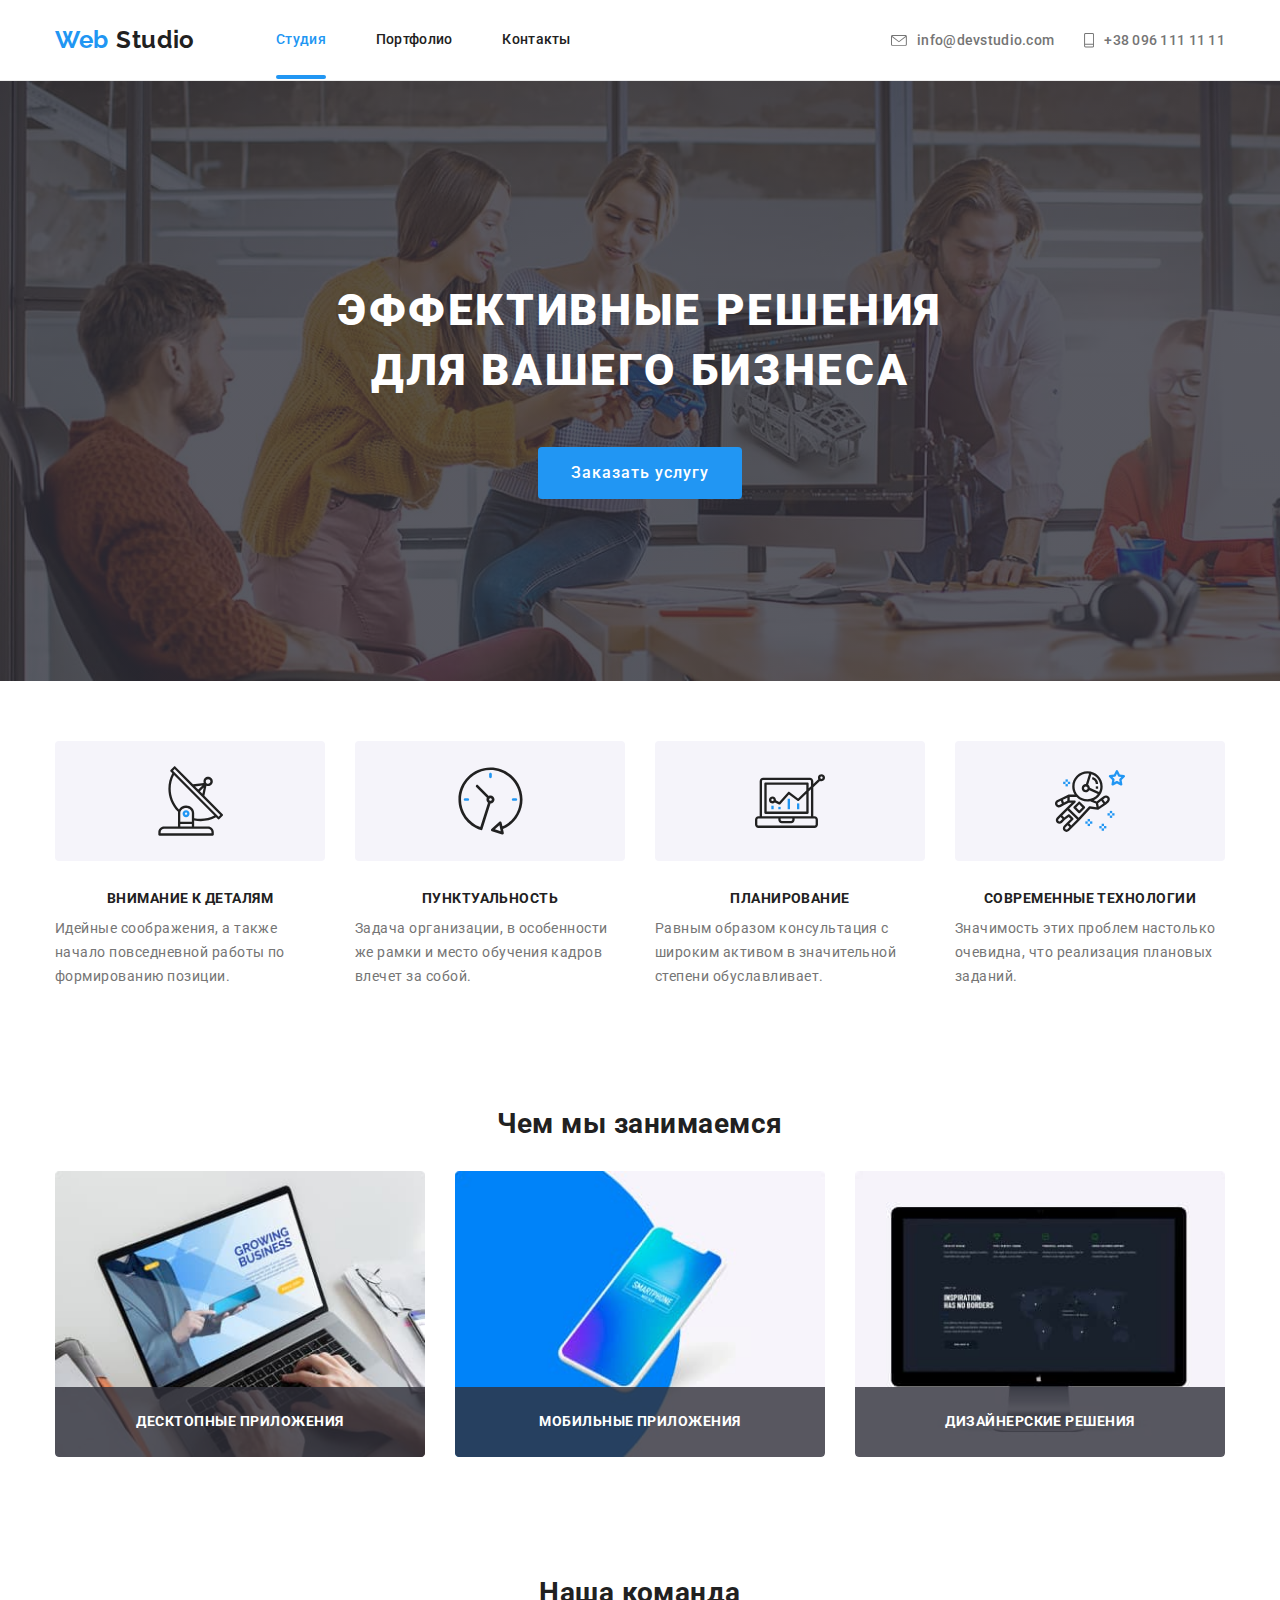
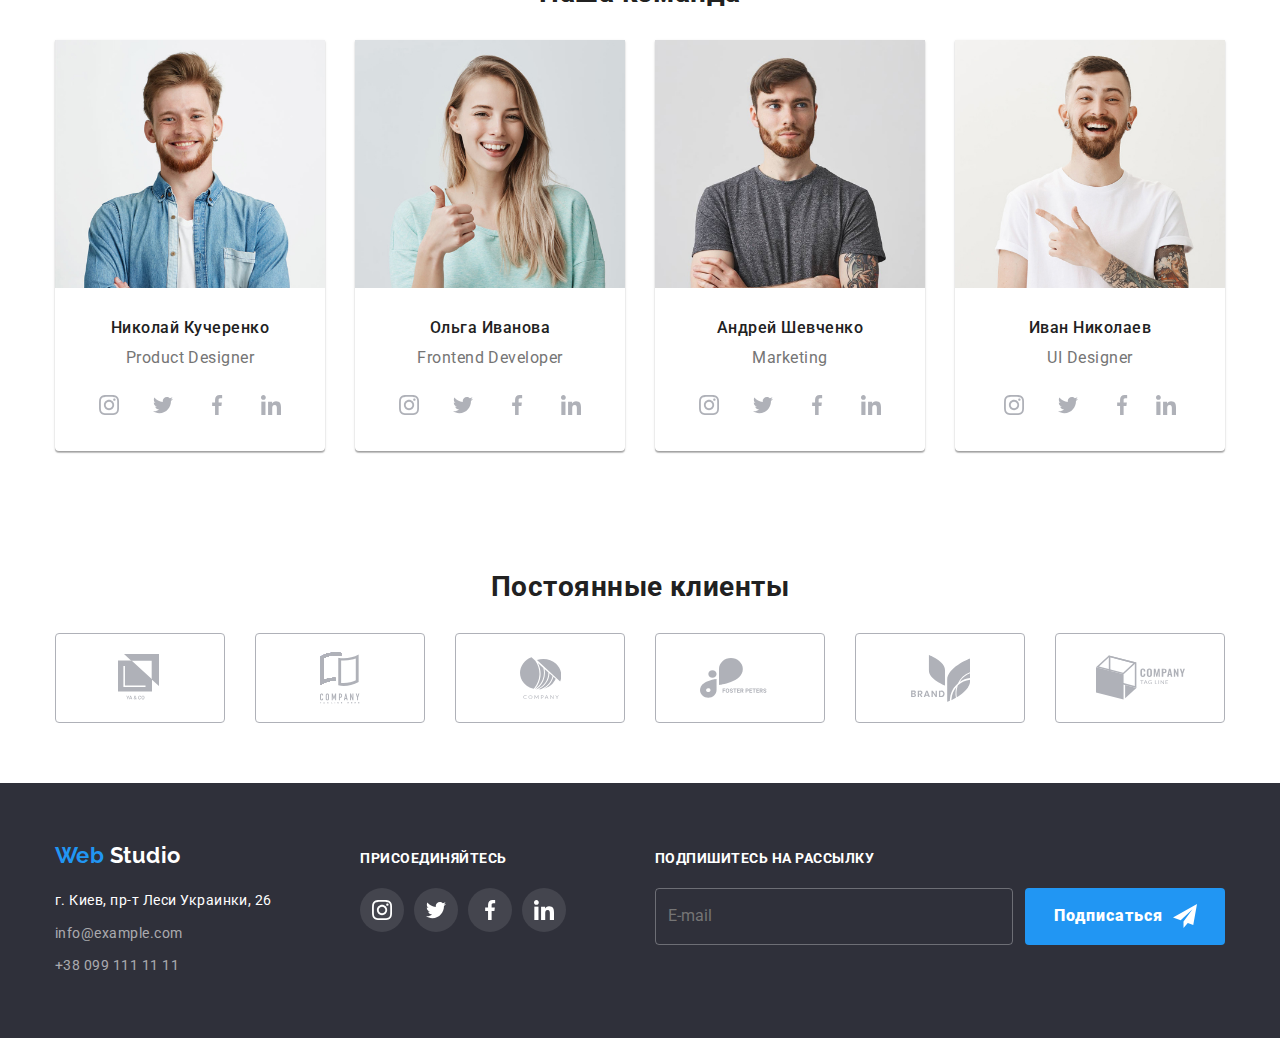
==== commit 5cc02468: "Изменил картинки" ====
--- a/index.html
+++ b/index.html
@@ -172,9 +172,9 @@
                   class="photo"
                   
                   srcset="
-          ./images/team/Nikolay-450.jpg  1x,
-          ./images/team/Nikolay-450@2x.jpg  2x"
-        src="./images/team/Nikolay-450.jpg"
+          ./images/team/Nikolay-270.jpg  1x,
+          ./images/team/Nikolay-270@2x.jpg  2x"
+        src="./images/team/Nikolay-270.jpg"
         alt="Николай Кучеренко"      
                   width="450"                  
                 />
@@ -222,10 +222,10 @@
                 <img
                   class="photo"
                   srcset="
-          ./images/team/Olga-450.jpg  1x,
-          ./images/team/Olga-450@2x.jpg  2x"
+          ./images/team/Olga-270.jpg  1x,
+          ./images/team/Olga-270@2x.jpg  2x"
         "
-        src="./images/team/Olga-450.jpg"
+        src="./images/team/Olga270.jpg"
         alt="Ольга Иванова"    
         width="450"  
                   
@@ -271,10 +271,10 @@
                 <img
                   class="photo"
                   srcset="
-          ./images/team/Andrey-450.jpg  1x,
-          ./images/team/Andrey-450@2x.jpg  2x"
+          ./images/team/Andrey-270.jpg  1x,
+          ./images/team/Andrey-270@2x.jpg  2x"
         "
-        src="./images/team/Andrey-450.jpg"
+        src="./images/team/Andrey-270270.jpg"
         alt="Андрей Шевченко"      
                   width="450"
                 />
@@ -319,12 +319,12 @@
                 <img
                   class="photo"
                   srcset="
-          ./images/team/Ivan-450.jpg  1x,
-          ./images/team/Ivan-450@2x.jpg  2x
+          ./images/team/Ivan-270.jpg  1x,
+          ./images/team/Ivan-270@2x.jpg  2x
           "
           
         "
-        src="./images/team/Ivan-450.jpg"
+        src="./images/team/Ivan-270.jpg"
         alt="Иван Николаев"      
                   width="450"
                 />
--- a/css/main.min.css
+++ b/css/main.min.css
@@ -1,2 +1,2 @@
-/*! modern-normalize v0.6.0 | MIT License | https://github.com/sindresorhus/modern-normalize */*,*::before,*::after{-webkit-box-sizing:border-box;box-sizing:border-box}:root{-moz-tab-size:4;-o-tab-size:4;tab-size:4}html{line-height:1.15;-webkit-text-size-adjust:100%}body{margin:0}body{font-family:system-ui,-apple-system,"Segoe UI",Roboto,Helvetica,Arial,sans-serif,"Apple Color Emoji","Segoe UI Emoji"}hr{height:0}abbr[title]{-webkit-text-decoration:underline dotted;text-decoration:underline dotted}b,strong{font-weight:bolder}code,kbd,samp,pre{font-family:SFMono-Regular, Consolas, 'Liberation Mono', Menlo, monospace;font-size:1em}small{font-size:80%}sub,sup{font-size:75%;line-height:0;position:relative;vertical-align:baseline}sub{bottom:-0.25em}sup{top:-0.5em}button,input,optgroup,select,textarea{font-family:inherit;font-size:100%;line-height:1.15;margin:0}button,select{text-transform:none}button,[type='button'],[type='reset'],[type='submit']{-webkit-appearance:button}button::-moz-focus-inner,[type='button']::-moz-focus-inner,[type='reset']::-moz-focus-inner,[type='submit']::-moz-focus-inner{border-style:none;padding:0}button:-moz-focusring,[type='button']:-moz-focusring,[type='reset']:-moz-focusring,[type='submit']:-moz-focusring{outline:1px dotted ButtonText}fieldset{padding:0.35em 0.75em 0.625em}legend{padding:0}progress{vertical-align:baseline}[type='number']::-webkit-inner-spin-button,[type='number']::-webkit-outer-spin-button{height:auto}[type='search']{-webkit-appearance:textfield;outline-offset:-2px}[type='search']::-webkit-search-decoration{-webkit-appearance:none}::-webkit-file-upload-button{-webkit-appearance:button;font:inherit}summary{display:list-item}.container{padding-left:15px;padding-right:15px;margin-left:auto;margin-right:auto}@media screen and (min-width: 480px){.container{width:480px}}@media screen and (min-width: 768px){.container{width:768px}}@media screen and (min-width: 1200px){.container{width:1200px}}img{display:block;max-width:100%;height:auto}body{background-color:#fff;color:#212121;font-family:Roboto,sans-serif;letter-spacing:0.03em}.list{list-style:none;padding:0px;margin:0px}.link{text-decoration:none}.section{padding-top:60px;padding-bottom:60px}.section .section-title{margin-top:0px;margin-bottom:30px;font-weight:700;font-size:28px;line-height:1.17;text-align:center}.button{display:inline-block;padding:6px 22px;color:#212121;background-color:#fff;font-family:inherit;font-weight:500;font-size:16px;line-height:1.63;min-width:73px;border-radius:4px;border:1px solid transparent;text-align:center;-webkit-transition:all 250ms cubic-bezier(0.4, 0, 0.2, 1) 0s;transition:all 250ms cubic-bezier(0.4, 0, 0.2, 1) 0s}.button.primary{color:#fff;background-color:#2196f3}.button.secondary{color:#212121;background-color:#f5f4fa}.header{position:relative;border-bottom:1px solid #ececec}@media screen and (max-width: 767px){.site-nav{font-weight:500;font-size:18px;line-height:1.17;text-align:center;letter-spacing:0.02em}.site-nav .item{padding:20px 0}.site-nav .item:first-child{margin-top:40px}.site-nav .item:last-child{margin-bottom:40px}}@media screen and (min-width: 768px){.site-nav{display:-webkit-box;display:-ms-flexbox;display:flex;margin-left:81px;font-weight:500;font-size:14px;line-height:1.14;letter-spacing:0.02em}.site-nav .item:not(:last-child){margin-right:50px}}@media screen and (max-width: 767px){.contacts-nav{font-weight:500;font-size:18px;line-height:1.17;letter-spacing:0.02em}}@media screen and (min-width: 768px){.contacts-nav{display:block;margin-left:auto;font-weight:500;font-size:12px;line-height:1.17;letter-spacing:0.02em}}@media screen and (min-width: 1200px){.contacts-nav{display:-webkit-box;display:-ms-flexbox;display:flex;font-size:14px}.contacts-nav .item+.item{margin-left:30px}}@media screen and (max-width: 767px){.main-nav{display:-webkit-box;display:-ms-flexbox;display:flex;-webkit-box-pack:justify;-ms-flex-pack:justify;justify-content:space-between}}@media screen and (min-width: 768px){.main-nav{height:80px;display:-webkit-box;display:-ms-flexbox;display:flex;-webkit-box-align:center;-ms-flex-align:center;align-items:center}}.site-nav .link{color:#212121;font-weight:500;-webkit-transition:all 250ms cubic-bezier(0.4, 0, 0.2, 1) 0s;transition:all 250ms cubic-bezier(0.4, 0, 0.2, 1) 0s}@media screen and (max-width: 767px){.site-nav .link{position:relative}}@media screen and (min-width: 768px){.site-nav .link{padding:32px 0px}}.header-contacts{color:#757575;-webkit-transition:all 250ms cubic-bezier(0.4, 0, 0.2, 1) 0s;transition:all 250ms cubic-bezier(0.4, 0, 0.2, 1) 0s}.contacts-nav .header-contacts:hover,.contacts-nav .header-contacts:focus{color:#2196f3}.site-nav .link:hover,.site-nav .link:focus{color:#2196f3}.site-nav .link.current{color:#2196f3}@media screen and (min-width: 768px){.site-nav .link.current{position:relative}}.site-nav .link.current::after{position:absolute;content:'';display:block;bottom:0;width:100%;height:4px;border-radius:2px;background-color:#2196f3}@media screen and (max-width: 767px){.site-nav .link.current::after{left:0;bottom:-10px}}.header-contacts{display:-webkit-box;display:-ms-flexbox;display:flex;-webkit-box-align:center;-ms-flex-align:center;align-items:center}.icon-envelope{display:block;margin-right:10px;fill:currentColor}.icon-phone{display:block;margin-right:10px;fill:currentColor}@media screen and (max-width: 1199px){.contacts-nav .item:not(:last-child){margin-bottom:10px}}.menu-button{display:inline-block;margin:0;padding:0;border:none;background-color:transparent}@media screen and (min-width: 768px){.menu-button{display:none}}.menu-button .icon-cross{display:none}.menu-button.is-open .icon-cross{display:block}.menu-button.is-open .icon-menu{display:none}.menu-container{z-index:999;background-color:#fff;text-align:center}@media screen and (max-width: 767px){.menu-container{display:none;position:absolute;top:100%;left:0;width:100%;height:390px}.menu-container.is-open{display:-webkit-box;display:-ms-flexbox;display:flex;-webkit-box-orient:vertical;-webkit-box-direction:normal;-ms-flex-direction:column;flex-direction:column;-webkit-box-align:center;-ms-flex-align:center;align-items:center}}@media screen and (min-width: 768px){.menu-container{display:-webkit-box;display:-ms-flexbox;display:flex;-webkit-box-align:center;-ms-flex-align:center;align-items:center;-webkit-box-flex:1;-ms-flex-positive:1;flex-grow:1}}.logo{display:inline-block;padding-top:26px;padding-bottom:26px;color:#212121;font-family:Raleway;font-weight:700;font-size:24px;line-height:1.2;letter-spacing:0.03em}@media screen and (max-width: 767px){.logo{padding-top:16px;padding-bottom:16px}}.web-logo{color:#2196f3}.footer-logo{display:inline-block;margin-bottom:10px;color:#fff;font-family:Raleway;font-weight:700;font-size:22px;line-height:1.18}@media screen and (max-width: 1199px){.footer-logo{display:block;text-align:center;padding-top:60px;padding-bottom:20px;margin:0;font-size:24px}}@media screen and (min-width: 1200px){.footer-logo{margin-bottom:20px}}.hero{height:400px;margin-left:auto;margin-right:auto;text-align:center;background-color:#757575}@media screen and (max-width: 480px){.hero{background-image:-webkit-gradient(linear, left top, left bottom, from(rgba(47,48,58,0.8)), to(rgba(47,48,58,0.8))),url(../../images/Hero-480.jpg);background-image:linear-gradient(rgba(47,48,58,0.8), rgba(47,48,58,0.8)),url(../../images/Hero-480.jpg)}}@media screen and (min-width: 481px) and (max-width: 768px){.hero{background-image:-webkit-gradient(linear, left top, left bottom, from(rgba(47,48,58,0.8)), to(rgba(47,48,58,0.8))),url(../../images/Hero-768.jpg);background-image:linear-gradient(rgba(47,48,58,0.8), rgba(47,48,58,0.8)),url(../../images/Hero-768.jpg)}}@media screen and (min-width: 769px){.hero{max-width:1600px;height:600px;background-image:-webkit-gradient(linear, left top, left bottom, from(rgba(47,48,58,0.8)), to(rgba(47,48,58,0.8))),url(../../images/hero1200.jpg);background-image:linear-gradient(rgba(47,48,58,0.8), rgba(47,48,58,0.8)),url(../../images/hero1200.jpg)}}.hero-title{padding-top:200px;margin-top:0px;margin-bottom:46px;color:#fff;font-weight:900;font-size:44px;line-height:1.36;text-align:center;letter-spacing:0.06em;text-transform:uppercase}@media screen and (max-width: 768px){.hero-title{padding-top:118px;margin-bottom:30px;font-size:26px;line-height:1.62}}.hero-button{display:inline-block;padding:10px 32px;border-radius:4px;font-size:16px;line-height:1.87;letter-spacing:0.06em;-webkit-transition:all 250ms cubic-bezier(0.4, 0, 0.2, 1) 0s;transition:all 250ms cubic-bezier(0.4, 0, 0.2, 1) 0s}.hero-button:hover,.hero-button:focus{color:#212121;background-color:#f5f4fa}.backdrop{position:fixed;top:0;left:0;width:100%;height:100%;background-color:rgba(0,0,0,0.2);opacity:1;z-index:999;-webkit-transition:opacity 250ms cubic-bezier(0.4, 0, 0.2, 1);transition:opacity 250ms cubic-bezier(0.4, 0, 0.2, 1)}@media screen and (max-width: 767px){.backdrop{padding:93px 15px}}@media screen and (max-width: 1199px){.backdrop{overflow-y:scroll}}.backdrop.is-hidden{opacity:0;pointer-events:none}.backdrop.is-hidden .modal{-webkit-transform:translate(-50%, -50%) scale(0.9);transform:translate(-50%, -50%) scale(0.9)}.modal{padding:40px;text-align:left;background-color:#fff;-webkit-box-shadow:0px 2px 1px rgba(0,0,0,0.2),0px 1px 1px rgba(0,0,0,0.14),0px 1px 3px rgba(0,0,0,0.12);box-shadow:0px 2px 1px rgba(0,0,0,0.2),0px 1px 1px rgba(0,0,0,0.14),0px 1px 3px rgba(0,0,0,0.12);border-radius:4px;-webkit-transition:-webkit-transform 250ms cubic-bezier(0.4, 0, 0.2, 1);transition:-webkit-transform 250ms cubic-bezier(0.4, 0, 0.2, 1);transition:transform 250ms cubic-bezier(0.4, 0, 0.2, 1);transition:transform 250ms cubic-bezier(0.4, 0, 0.2, 1), -webkit-transform 250ms cubic-bezier(0.4, 0, 0.2, 1)}@media screen and (max-width: 767px){.modal{position:relative;max-height:609px;max-width:450px;width:100%;margin-left:auto;margin-right:auto}}@media screen and (min-width: 768px){.modal{position:absolute;top:50%;left:50%;-webkit-transform:translate(-50%, -50%);transform:translate(-50%, -50%);max-height:609px;max-width:450px;width:100%}}.close-button{position:absolute;top:8px;right:8px;width:30px;height:30px;border-radius:50%;border:transparent;background:#ffffff;-webkit-box-shadow:0px 2px 1px rgba(0,0,0,0.2),0px 1px 1px rgba(0,0,0,0.14),0px 1px 3px rgba(0,0,0,0.12);box-shadow:0px 2px 1px rgba(0,0,0,0.2),0px 1px 1px rgba(0,0,0,0.14),0px 1px 3px rgba(0,0,0,0.12)}.close-button:hover,.close-button:focus{fill:#2196f3}.modal-title{margin-top:0px;margin-bottom:30px;font-size:20px;line-height:1.15;text-align:center;letter-spacing:0.03em;color:#212121}.submit-button{display:-webkit-box;display:-ms-flexbox;display:flex;-webkit-box-pack:center;-ms-flex-pack:center;justify-content:center;padding:10px 55px;margin-top:30px;margin-right:auto;margin-left:auto;-webkit-box-shadow:0px 4px 4px rgba(0,0,0,0.15);box-shadow:0px 4px 4px rgba(0,0,0,0.15)}textarea{resize:none}.form-field input{width:100%;margin:0;padding:12px 16px 12px 42px;border-radius:4px;border:1px solid rgba(33,33,33,0.2);outline:none}.form-field label{position:absolute;top:50%;left:42px;-webkit-transform:translateY(-50%);transform:translateY(-50%);font-size:14px;line-height:1.14;letter-spacing:0.01em;color:#757575;-webkit-transition:all 250ms cubic-bezier(0.4, 0, 0.2, 1) 0s;transition:all 250ms cubic-bezier(0.4, 0, 0.2, 1) 0s}.form-comment{position:relative}.form-comment label{position:absolute;top:12px;left:15px;font-size:14px;line-height:1.14;letter-spacing:0.01em;color:#757575;-webkit-transition:all 250ms cubic-bezier(0.4, 0, 0.2, 1) 0s;transition:all 250ms cubic-bezier(0.4, 0, 0.2, 1) 0s}.form-field{position:relative;margin-bottom:28px}.comment{margin-bottom:20px;padding:12px 16px;width:100%;height:120px;border:1px solid rgba(33,33,33,0.2);border-radius:4px;outline:none}.comment:focus+.form-label,.comment:not(:placeholder-shown)+.form-label{color:#2196f3;-webkit-transform:translateY(-34px);transform:translateY(-34px)}.comment:focus{border:1px solid #2196f3}.policy{color:#757575}@media screen and (max-width: 767px){.policy{font-size:12px;line-height:1.17;letter-spacing:0.03em}}.form-field input[type='checkbox']{width:16px}.form-field-policy{display:-webkit-box;display:-ms-flexbox;display:flex;-webkit-box-align:center;-ms-flex-align:center;align-items:center}.form-field-policy .icon{display:inline-block;width:16px;height:16px;margin-right:5px;border:2px solid #2a2a2a;border-radius:4px;-webkit-transition:-webkit-transform 250ms linear;transition:-webkit-transform 250ms linear;transition:transform 250ms linear;transition:transform 250ms linear, -webkit-transform 250ms linear}.checkbox:checked+.icon{border-color:transparent;background-color:#2196f3;background-image:url(../images/icon_check.svg);background-size:contain;background-origin:border-box}.form-input:focus+.form-label,.form-input:not(:placeholder-shown)+.form-label{color:#2196f3;-webkit-transform:translate(-31px, -42px);transform:translate(-31px, -42px)}.form-input:focus{border:1px solid #2196f3}.form-field .icon{position:absolute;left:19px;top:50%;-webkit-transform:translate(-50%, -50%);transform:translate(-50%, -50%)}.form-input:focus ~ .icon{fill:#2196f3}.checkbox{position:absolute;width:1px;height:1px;margin:-1px;border:0;padding:0;clip:rect(0 0 0 0);overflow:hidden}.policy-link{color:#2196f3}.feature-icon{display:-webkit-box;display:-ms-flexbox;display:flex;-webkit-box-pack:center;-ms-flex-pack:center;justify-content:center;-webkit-box-align:center;-ms-flex-align:center;align-items:center;height:120px;border-radius:4px;background-color:#f5f4fa}@media screen and (max-width: 767px){.feature-list .item :not(:last-child){margin-bottom:30px}}.feature-title{margin-top:30px;margin-bottom:10px;text-align:center;font-weight:700;font-size:14px;line-height:1.14;text-transform:uppercase}.feature-list .feature-content{margin-top:0px;margin-bottom:0px;color:#757575;font-size:14px;line-height:1.7}.feature-list{display:-webkit-box;display:-ms-flexbox;display:flex;-ms-flex-wrap:wrap;flex-wrap:wrap}@media screen and (min-width: 768px) and (max-width: 1199px){.feature-list .item{width:354px}.feature-list .item:nth-child(2n+1){margin-right:30px}.feature-list .item:nth-child(-n+2){margin-bottom:30px}}@media screen and (min-width: 1200px){.feature-list .item{width:270px}}@media screen and (min-width: 1200px){.feature-list .item+.item{margin-left:30px}}.our-work{display:-webkit-box;display:-ms-flexbox;display:flex}.our-work .item+.item{margin-left:30px}.product-title{position:absolute;border-radius:0px 0px 4px 4px;background-color:rgba(47,48,58,0.8);text-align:center;padding-top:27px;padding-bottom:27px;color:white;bottom:0px;width:100%;margin:0;font-weight:700;font-size:14px;line-height:1.14;text-transform:uppercase}.our-work .item{position:relative;border-radius:4px;overflow:hidden}.our-services{display:none}@media screen and (min-width: 1200px){.our-services{display:-webkit-box;display:-ms-flexbox;display:flex}}.social-networks .social-icons:hover,.social-networks .social-icons:focus{background-color:#2196f3;fill:#ffffff;border-radius:50%}.team-card{-webkit-box-shadow:0px 2px 1px rgba(0,0,0,0.2),0px 1px 1px rgba(0,0,0,0.14),0px 1px 3px rgba(0,0,0,0.12);box-shadow:0px 2px 1px rgba(0,0,0,0.2),0px 1px 1px rgba(0,0,0,0.14),0px 1px 3px rgba(0,0,0,0.12);border-radius:0px 0px 4px 4px;overflow:hidden}@media screen and (max-width: 767px){.team-card{margin-bottom:30px}}.team-card:last-child{margin-bottom:0px}@media screen and (min-width: 768px) and (max-width: 1199px){.team-card{width:354px}.team-card:nth-child(2n+1){margin-right:30px}.team-card:nth-child(-n+2){margin-bottom:30px}}@media screen and (min-width: 1200px){.team-card{-webkit-box-pack:justify;-ms-flex-pack:justify;justify-content:space-between;width:270px}}@media screen and (min-width: 1200px){.team-card:not(:first-child){margin-left:30px}}.team-title{text-align:center;margin-top:30px;margin-bottom:10px;font-weight:500;font-size:16px;line-height:1.19;letter-spacing:0.03em;color:#212121}.team-role{text-align:center;margin-top:0px;margin-bottom:16px;font-size:16px;line-height:1.19;letter-spacing:0.03em;color:#757575}.social-networks{display:-webkit-box;display:-ms-flexbox;display:flex;-webkit-box-pack:center;-ms-flex-pack:center;justify-content:center;margin-bottom:24px}.social-icons{display:-webkit-box;display:-ms-flexbox;display:flex;-webkit-box-pack:center;-ms-flex-pack:center;justify-content:center;-webkit-box-align:center;-ms-flex-align:center;align-items:center;width:44px;height:44px;border-radius:50%;fill:#afb1b8;-webkit-transition:all 250ms cubic-bezier(0.4, 0, 0.2, 1) 0s;transition:all 250ms cubic-bezier(0.4, 0, 0.2, 1) 0s}.social-items:not(:last-child){margin-right:10px}@media screen and (min-width: 768px){.team-list{display:-webkit-box;display:-ms-flexbox;display:flex;-ms-flex-wrap:wrap;flex-wrap:wrap;text-align:center}}@media screen and (min-width: 768px) and (min-width: 1200px){.team-list{-ms-flex-wrap:nowrap;flex-wrap:nowrap}}.our-clients{display:-webkit-box;display:-ms-flexbox;display:flex;-ms-flex-wrap:wrap;flex-wrap:wrap;-webkit-transition:all 250ms cubic-bezier(0.4, 0, 0.2, 1) 0s;transition:all 250ms cubic-bezier(0.4, 0, 0.2, 1) 0s}@media screen and (max-width: 1199px){.our-clients{margin:-15px}}@media screen and (min-width: 1200px){.our-clients{-ms-flex-wrap:nowrap;flex-wrap:nowrap;-webkit-box-pack:justify;-ms-flex-pack:justify;justify-content:space-between}}.our-clients .item:hover,.our-clients .item:focus{fill:#2196f3;border:1px solid #2196f3}.client-logo{display:-webkit-box;display:-ms-flexbox;display:flex;-webkit-box-pack:center;-ms-flex-pack:center;justify-content:center;-webkit-box-align:center;-ms-flex-align:center;align-items:center;fill:#afb1b8}.our-clients .item{height:90px;border:1px solid #afb1b8;border-radius:4px;-webkit-transition:all 250ms cubic-bezier(0.4, 0, 0.2, 1) 0s;transition:all 250ms cubic-bezier(0.4, 0, 0.2, 1) 0s}@media screen and (max-width: 767px){.client-list{width:calc((100% - 4 * 15px) / 2);margin:15px}}@media screen and (min-width: 768px) and (max-width: 1199px){.client-list{width:calc((100% - 6 * 15px) / 3);margin:15px}}@media screen and (min-width: 1200px){.client-list{width:170px}}.footer-address .contacts:not(:last-child){margin-bottom:8px}.footer{background-color:#2f303a}@media screen and (min-width: 1200px){.footer{padding-top:60px;padding-bottom:60px}}.address{color:#fff;font-style:normal;font-size:14px;line-height:1.71}@media screen and (max-width: 1199px){.address{text-align:center;margin-bottom:8px}}.footer-contacts{color:rgba(255,255,255,0.6);font-style:normal;font-size:14px;line-height:1.71;-webkit-transition:all 250ms cubic-bezier(0.4, 0, 0.2, 1) 0s;transition:all 250ms cubic-bezier(0.4, 0, 0.2, 1) 0s}@media screen and (max-width: 1199px){.footer-contacts{display:block;text-align:center}}@media screen and (min-width: 1200px){.footer-address .contacts:not(:last-child){padding-top:9px}}.footer-contacts:hover,.footer-contacts:focus{color:#2196f3}.footer-title{color:#fff;font-weight:700;font-size:14px;line-height:1.14;text-transform:uppercase}@media screen and (max-width: 1199px){.footer-title{display:block;text-align:center;margin-top:65px;margin-bottom:20px}}@media screen and (min-width: 1200px){.footer-title{display:inline-block;margin-bottom:21px}}.social-list{display:-webkit-box;display:-ms-flexbox;display:flex;-webkit-box-pack:center;-ms-flex-pack:center;justify-content:center;-webkit-transition:all 250ms cubic-bezier(0.4, 0, 0.2, 1) 0s;transition:all 250ms cubic-bezier(0.4, 0, 0.2, 1) 0s}.social-list .item:hover,.social-list .item:focus{background-color:#2196f3}.social-list .item{height:44px;width:44px;background-color:rgba(255,255,255,0.1);border-radius:50%;-webkit-transition:all 250ms cubic-bezier(0.4, 0, 0.2, 1) 0s;transition:all 250ms cubic-bezier(0.4, 0, 0.2, 1) 0s}.social-list .list+.list{margin-left:10px}.social-list__logo{display:-webkit-box;display:-ms-flexbox;display:flex;-webkit-box-pack:center;-ms-flex-pack:center;justify-content:center;-webkit-box-align:center;-ms-flex-align:center;align-items:center}.form{background-color:inherit;padding:18px 12px;border-radius:4px;color:rgba(255,255,255,0.6);border:1px solid rgba(255,255,255,0.3)}@media screen and (max-width: 767px){.form{width:100%;margin-bottom:20px}}@media screen and (min-width: 768px){.form{min-width:450px}}@media screen and (min-width: 1200px){.form{width:358px;margin-right:12px}}@media screen and (min-width: 1200px){.subscribe{width:570px}}.footer-button{-webkit-box-align:center;-ms-flex-align:center;align-items:center;padding:10px 28px 10px 29px;border:transparent;border-radius:4px;color:#fff;background-color:#2196f3;width:200px;text-decoration:none;cursor:pointer;font-weight:900;font-size:16px;line-height:1.87;letter-spacing:0.06em}@media screen and (max-width: 1199px){.footer-button{display:-webkit-box;display:-ms-flexbox;display:flex;margin-left:auto;margin-right:auto;margin-bottom:0px}}@media screen and (min-width: 768px) and (max-width: 1199px){.footer-button{margin-top:20px;margin-bottom:60px}}@media screen and (min-width: 1200px){.footer-button{display:-webkit-inline-box;display:-ms-inline-flexbox;display:inline-flex;-webkit-box-align:center;-ms-flex-align:center;align-items:center}}.footer-button::after{content:'';width:24px;height:24px;margin-left:10px;background-image:url(../images/icon-send.svg);background-size:contain}.subscribe-form{margin:0px}@media screen and (max-width: 767px){.subscribe-form{padding-bottom:60px}}@media screen and (min-width: 1200px){.subscribe-form{display:-webkit-box;display:-ms-flexbox;display:flex}}@media screen and (min-width: 768px){.container.bottom{display:-webkit-box;display:-ms-flexbox;display:flex;-ms-flex-wrap:wrap;flex-wrap:wrap;-ms-flex-pack:distribute;justify-content:space-around}}@media screen and (min-width: 1200px){.container.bottom{-webkit-box-pack:justify;-ms-flex-pack:justify;justify-content:space-between;-webkit-box-align:baseline;-ms-flex-align:baseline;align-items:baseline;-ms-flex-wrap:nowrap;flex-wrap:nowrap}}
+/*! modern-normalize v0.6.0 | MIT License | https://github.com/sindresorhus/modern-normalize */*,*::before,*::after{-webkit-box-sizing:border-box;box-sizing:border-box}:root{-moz-tab-size:4;-o-tab-size:4;tab-size:4}html{line-height:1.15;-webkit-text-size-adjust:100%}body{margin:0}body{font-family:system-ui,-apple-system,"Segoe UI",Roboto,Helvetica,Arial,sans-serif,"Apple Color Emoji","Segoe UI Emoji"}hr{height:0}abbr[title]{-webkit-text-decoration:underline dotted;text-decoration:underline dotted}b,strong{font-weight:bolder}code,kbd,samp,pre{font-family:SFMono-Regular, Consolas, 'Liberation Mono', Menlo, monospace;font-size:1em}small{font-size:80%}sub,sup{font-size:75%;line-height:0;position:relative;vertical-align:baseline}sub{bottom:-0.25em}sup{top:-0.5em}button,input,optgroup,select,textarea{font-family:inherit;font-size:100%;line-height:1.15;margin:0}button,select{text-transform:none}button,[type='button'],[type='reset'],[type='submit']{-webkit-appearance:button}button::-moz-focus-inner,[type='button']::-moz-focus-inner,[type='reset']::-moz-focus-inner,[type='submit']::-moz-focus-inner{border-style:none;padding:0}button:-moz-focusring,[type='button']:-moz-focusring,[type='reset']:-moz-focusring,[type='submit']:-moz-focusring{outline:1px dotted ButtonText}fieldset{padding:0.35em 0.75em 0.625em}legend{padding:0}progress{vertical-align:baseline}[type='number']::-webkit-inner-spin-button,[type='number']::-webkit-outer-spin-button{height:auto}[type='search']{-webkit-appearance:textfield;outline-offset:-2px}[type='search']::-webkit-search-decoration{-webkit-appearance:none}::-webkit-file-upload-button{-webkit-appearance:button;font:inherit}summary{display:list-item}.container{padding-left:15px;padding-right:15px;margin-left:auto;margin-right:auto}@media screen and (min-width: 480px){.container{width:480px}}@media screen and (min-width: 768px){.container{width:768px}}@media screen and (min-width: 1200px){.container{width:1200px}}img{display:block;max-width:100%;height:auto}body{background-color:#fff;color:#212121;font-family:Roboto,sans-serif;letter-spacing:0.03em}.list{list-style:none;padding:0px;margin:0px}.link{text-decoration:none}.section{padding-top:60px;padding-bottom:60px}.section .section-title{margin-top:0px;margin-bottom:30px;font-weight:700;font-size:28px;line-height:1.17;text-align:center}.button{display:inline-block;padding:6px 22px;color:#212121;background-color:#fff;font-family:inherit;font-weight:500;font-size:16px;line-height:1.63;min-width:73px;border-radius:4px;border:1px solid transparent;text-align:center;-webkit-transition:all 250ms cubic-bezier(0.4, 0, 0.2, 1) 0s;transition:all 250ms cubic-bezier(0.4, 0, 0.2, 1) 0s}.button.primary{color:#fff;background-color:#2196f3}.button.secondary{color:#212121;background-color:#f5f4fa}.header{position:relative;border-bottom:1px solid #ececec}@media screen and (max-width: 767px){.site-nav{font-weight:500;font-size:18px;line-height:1.17;text-align:center;letter-spacing:0.02em}.site-nav .item{padding:20px 0}.site-nav .item:first-child{margin-top:40px}.site-nav .item:last-child{margin-bottom:40px}}@media screen and (min-width: 768px){.site-nav{display:-webkit-box;display:-ms-flexbox;display:flex;margin-left:81px;font-weight:500;font-size:14px;line-height:1.14;letter-spacing:0.02em}.site-nav .item:not(:last-child){margin-right:50px}}@media screen and (max-width: 767px){.contacts-nav{font-weight:500;font-size:18px;line-height:1.17;letter-spacing:0.02em}}@media screen and (min-width: 768px){.contacts-nav{display:block;margin-left:auto;font-weight:500;font-size:12px;line-height:1.17;letter-spacing:0.02em}}@media screen and (min-width: 1200px){.contacts-nav{display:-webkit-box;display:-ms-flexbox;display:flex;font-size:14px}.contacts-nav .item+.item{margin-left:30px}}@media screen and (max-width: 767px){.main-nav{display:-webkit-box;display:-ms-flexbox;display:flex;-webkit-box-pack:justify;-ms-flex-pack:justify;justify-content:space-between}}@media screen and (min-width: 768px){.main-nav{height:80px;display:-webkit-box;display:-ms-flexbox;display:flex;-webkit-box-align:center;-ms-flex-align:center;align-items:center}}.site-nav .link{color:#212121;font-weight:500;-webkit-transition:all 250ms cubic-bezier(0.4, 0, 0.2, 1) 0s;transition:all 250ms cubic-bezier(0.4, 0, 0.2, 1) 0s}@media screen and (max-width: 767px){.site-nav .link{position:relative}}@media screen and (min-width: 768px){.site-nav .link{padding:32px 0px}}.header-contacts{color:#757575;-webkit-transition:all 250ms cubic-bezier(0.4, 0, 0.2, 1) 0s;transition:all 250ms cubic-bezier(0.4, 0, 0.2, 1) 0s}.contacts-nav .header-contacts:hover,.contacts-nav .header-contacts:focus{color:#2196f3}.site-nav .link:hover,.site-nav .link:focus{color:#2196f3}.site-nav .link.current{color:#2196f3}@media screen and (min-width: 768px){.site-nav .link.current{position:relative}}.site-nav .link.current::after{position:absolute;content:'';display:block;bottom:0;width:100%;height:4px;border-radius:2px;background-color:#2196f3}@media screen and (max-width: 767px){.site-nav .link.current::after{left:0;bottom:-10px}}.header-contacts{display:-webkit-box;display:-ms-flexbox;display:flex;-webkit-box-align:center;-ms-flex-align:center;align-items:center}.icon-envelope{display:block;margin-right:10px;fill:currentColor}.icon-phone{display:block;margin-right:10px;fill:currentColor}@media screen and (max-width: 1199px){.contacts-nav .item:not(:last-child){margin-bottom:10px}}.menu-button{display:inline-block;margin:0;padding:0;border:none;background-color:transparent}@media screen and (min-width: 768px){.menu-button{display:none}}.menu-button .icon-cross{display:none}.menu-button.is-open .icon-cross{display:block}.menu-button.is-open .icon-menu{display:none}.menu-container{z-index:999;background-color:#fff;text-align:center}@media screen and (max-width: 767px){.menu-container{display:none;position:absolute;top:100%;left:0;width:100%;height:390px}.menu-container.is-open{display:-webkit-box;display:-ms-flexbox;display:flex;-webkit-box-orient:vertical;-webkit-box-direction:normal;-ms-flex-direction:column;flex-direction:column;-webkit-box-align:center;-ms-flex-align:center;align-items:center}}@media screen and (min-width: 768px){.menu-container{display:-webkit-box;display:-ms-flexbox;display:flex;-webkit-box-align:center;-ms-flex-align:center;align-items:center;-webkit-box-flex:1;-ms-flex-positive:1;flex-grow:1}}.logo{display:inline-block;padding-top:26px;padding-bottom:26px;color:#212121;font-family:Raleway;font-weight:700;font-size:24px;line-height:1.2;letter-spacing:0.03em}@media screen and (max-width: 767px){.logo{padding-top:16px;padding-bottom:16px}}.web-logo{color:#2196f3}.footer-logo{display:inline-block;margin-bottom:10px;color:#fff;font-family:Raleway;font-weight:700;font-size:22px;line-height:1.18}@media screen and (max-width: 1199px){.footer-logo{display:block;text-align:center;padding-top:60px;padding-bottom:20px;margin:0;font-size:24px}}@media screen and (min-width: 1200px){.footer-logo{margin-bottom:20px}}.hero{height:400px;margin-left:auto;margin-right:auto;text-align:center;background-color:#757575}@media screen and (max-width: 480px){.hero{background-image:-webkit-gradient(linear, left top, left bottom, from(rgba(47,48,58,0.8)), to(rgba(47,48,58,0.8))),url(../images/Hero-480.jpg);background-image:linear-gradient(rgba(47,48,58,0.8), rgba(47,48,58,0.8)),url(../images/Hero-480.jpg)}}@media screen and (min-width: 481px) and (max-width: 768px){.hero{background-image:-webkit-gradient(linear, left top, left bottom, from(rgba(47,48,58,0.8)), to(rgba(47,48,58,0.8))),url(../images/Hero-768.jpg);background-image:linear-gradient(rgba(47,48,58,0.8), rgba(47,48,58,0.8)),url(../images/Hero-768.jpg)}}@media screen and (min-width: 769px){.hero{max-width:1600px;height:600px;background-image:-webkit-gradient(linear, left top, left bottom, from(rgba(47,48,58,0.8)), to(rgba(47,48,58,0.8))),url(../images/hero1200.jpg);background-image:linear-gradient(rgba(47,48,58,0.8), rgba(47,48,58,0.8)),url(../images/hero1200.jpg)}}.hero-title{padding-top:200px;margin-top:0px;margin-bottom:46px;color:#fff;font-weight:900;font-size:44px;line-height:1.36;text-align:center;letter-spacing:0.06em;text-transform:uppercase}@media screen and (max-width: 768px){.hero-title{padding-top:118px;margin-bottom:30px;font-size:26px;line-height:1.62}}.hero-button{display:inline-block;padding:10px 32px;border-radius:4px;font-size:16px;line-height:1.87;letter-spacing:0.06em;-webkit-transition:all 250ms cubic-bezier(0.4, 0, 0.2, 1) 0s;transition:all 250ms cubic-bezier(0.4, 0, 0.2, 1) 0s}.hero-button:hover,.hero-button:focus{color:#212121;background-color:#f5f4fa}.backdrop{position:fixed;top:0;left:0;width:100%;height:100%;background-color:rgba(0,0,0,0.2);opacity:1;z-index:999;-webkit-transition:opacity 250ms cubic-bezier(0.4, 0, 0.2, 1);transition:opacity 250ms cubic-bezier(0.4, 0, 0.2, 1)}@media screen and (max-width: 767px){.backdrop{padding:93px 15px}}@media screen and (max-width: 1199px){.backdrop{overflow-y:scroll}}.backdrop.is-hidden{opacity:0;pointer-events:none}.backdrop.is-hidden .modal{-webkit-transform:translate(-50%, -50%) scale(0.9);transform:translate(-50%, -50%) scale(0.9)}.modal{padding:40px;text-align:left;background-color:#fff;-webkit-box-shadow:0px 2px 1px rgba(0,0,0,0.2),0px 1px 1px rgba(0,0,0,0.14),0px 1px 3px rgba(0,0,0,0.12);box-shadow:0px 2px 1px rgba(0,0,0,0.2),0px 1px 1px rgba(0,0,0,0.14),0px 1px 3px rgba(0,0,0,0.12);border-radius:4px;-webkit-transition:-webkit-transform 250ms cubic-bezier(0.4, 0, 0.2, 1);transition:-webkit-transform 250ms cubic-bezier(0.4, 0, 0.2, 1);transition:transform 250ms cubic-bezier(0.4, 0, 0.2, 1);transition:transform 250ms cubic-bezier(0.4, 0, 0.2, 1), -webkit-transform 250ms cubic-bezier(0.4, 0, 0.2, 1)}@media screen and (max-width: 767px){.modal{position:relative;max-height:609px;max-width:450px;width:100%;margin-left:auto;margin-right:auto}}@media screen and (min-width: 768px){.modal{position:absolute;top:50%;left:50%;-webkit-transform:translate(-50%, 0);transform:translate(-50%, 0);max-height:609px;max-width:450px;width:100%}}@media screen and (min-width: 1200px){.modal{-webkit-transform:translate(-50%, -50%);transform:translate(-50%, -50%);max-width:521px;width:100%}}.close-button{position:absolute;top:8px;right:8px;width:30px;height:30px;border-radius:50%;border:transparent;background:#ffffff;-webkit-box-shadow:0px 2px 1px rgba(0,0,0,0.2),0px 1px 1px rgba(0,0,0,0.14),0px 1px 3px rgba(0,0,0,0.12);box-shadow:0px 2px 1px rgba(0,0,0,0.2),0px 1px 1px rgba(0,0,0,0.14),0px 1px 3px rgba(0,0,0,0.12)}.close-button:hover,.close-button:focus{fill:#2196f3}.modal-title{margin-top:0px;margin-bottom:30px;font-size:20px;line-height:1.15;text-align:center;letter-spacing:0.03em;color:#212121}.submit-button{display:-webkit-box;display:-ms-flexbox;display:flex;-webkit-box-pack:center;-ms-flex-pack:center;justify-content:center;padding:10px 55px;margin-top:30px;margin-right:auto;margin-left:auto;-webkit-box-shadow:0px 4px 4px rgba(0,0,0,0.15);box-shadow:0px 4px 4px rgba(0,0,0,0.15)}textarea{resize:none}.form-field input{width:100%;margin:0;padding:12px 16px 12px 42px;border-radius:4px;border:1px solid rgba(33,33,33,0.2);outline:none}.form-field label{position:absolute;top:50%;left:42px;-webkit-transform:translateY(-50%);transform:translateY(-50%);font-size:14px;line-height:1.14;letter-spacing:0.01em;color:#757575;-webkit-transition:all 250ms cubic-bezier(0.4, 0, 0.2, 1) 0s;transition:all 250ms cubic-bezier(0.4, 0, 0.2, 1) 0s}.form-comment{position:relative}.form-comment label{position:absolute;top:12px;left:15px;font-size:14px;line-height:1.14;letter-spacing:0.01em;color:#757575;-webkit-transition:all 250ms cubic-bezier(0.4, 0, 0.2, 1) 0s;transition:all 250ms cubic-bezier(0.4, 0, 0.2, 1) 0s}.form-field{position:relative;margin-bottom:28px}.comment{margin-bottom:20px;padding:12px 16px;width:100%;height:120px;border:1px solid rgba(33,33,33,0.2);border-radius:4px;outline:none}.comment:focus+.form-label,.comment:not(:placeholder-shown)+.form-label{color:#2196f3;-webkit-transform:translateY(-34px);transform:translateY(-34px)}.comment:focus{border:1px solid #2196f3}.policy{color:#757575}@media screen and (max-width: 767px){.policy{font-size:12px;line-height:1.17;letter-spacing:0.03em}}.form-field input[type='checkbox']{width:16px}.form-field-policy{display:-webkit-box;display:-ms-flexbox;display:flex;-webkit-box-align:center;-ms-flex-align:center;align-items:center}.form-field-policy .icon{display:inline-block;width:16px;height:16px;margin-right:5px;border:2px solid #2a2a2a;border-radius:4px;-webkit-transition:-webkit-transform 250ms linear;transition:-webkit-transform 250ms linear;transition:transform 250ms linear;transition:transform 250ms linear, -webkit-transform 250ms linear}.checkbox:checked+.icon{border-color:transparent;background-color:#2196f3;background-image:url(../images/icon_check.svg);background-size:contain;background-origin:border-box}.form-input:focus+.form-label,.form-input:not(:placeholder-shown)+.form-label{color:#2196f3;-webkit-transform:translate(-31px, -42px);transform:translate(-31px, -42px)}.form-input:focus{border:1px solid #2196f3}.form-field .icon{position:absolute;left:19px;top:50%;-webkit-transform:translate(-50%, -50%);transform:translate(-50%, -50%)}.form-input:focus ~ .icon{fill:#2196f3}.checkbox{position:absolute;width:1px;height:1px;margin:-1px;border:0;padding:0;clip:rect(0 0 0 0);overflow:hidden}.policy-link{color:#2196f3}.feature-icon{display:-webkit-box;display:-ms-flexbox;display:flex;-webkit-box-pack:center;-ms-flex-pack:center;justify-content:center;-webkit-box-align:center;-ms-flex-align:center;align-items:center;height:120px;border-radius:4px;background-color:#f5f4fa}@media screen and (max-width: 767px){.feature-list .item :not(:last-child){margin-bottom:30px}}.feature-title{margin-top:30px;margin-bottom:10px;text-align:center;font-weight:700;font-size:14px;line-height:1.14;text-transform:uppercase}.feature-list .feature-content{margin-top:0px;margin-bottom:0px;color:#757575;font-size:14px;line-height:1.7}.feature-list{display:-webkit-box;display:-ms-flexbox;display:flex;-ms-flex-wrap:wrap;flex-wrap:wrap}@media screen and (min-width: 768px) and (max-width: 1199px){.feature-list .item{width:354px}.feature-list .item:nth-child(2n+1){margin-right:30px}.feature-list .item:nth-child(-n+2){margin-bottom:30px}}@media screen and (min-width: 1200px){.feature-list .item{width:270px}}@media screen and (min-width: 1200px){.feature-list .item+.item{margin-left:30px}}.our-work{display:-webkit-box;display:-ms-flexbox;display:flex}.our-work .item+.item{margin-left:30px}.product-title{position:absolute;border-radius:0px 0px 4px 4px;background-color:rgba(47,48,58,0.8);text-align:center;padding-top:27px;padding-bottom:27px;color:white;bottom:0px;width:100%;margin:0;font-weight:700;font-size:14px;line-height:1.14;text-transform:uppercase}.our-work .item{position:relative;border-radius:4px;overflow:hidden}.our-services{display:none}@media screen and (min-width: 1200px){.our-services{display:-webkit-box;display:-ms-flexbox;display:flex}}.social-networks .social-icons:hover,.social-networks .social-icons:focus{background-color:#2196f3;fill:#ffffff;border-radius:50%}.team-card{-webkit-box-shadow:0px 2px 1px rgba(0,0,0,0.2),0px 1px 1px rgba(0,0,0,0.14),0px 1px 3px rgba(0,0,0,0.12);box-shadow:0px 2px 1px rgba(0,0,0,0.2),0px 1px 1px rgba(0,0,0,0.14),0px 1px 3px rgba(0,0,0,0.12);border-radius:0px 0px 4px 4px;overflow:hidden}@media screen and (max-width: 767px){.team-card{margin-bottom:30px}}.team-card:last-child{margin-bottom:0px}@media screen and (min-width: 768px) and (max-width: 1199px){.team-card{width:354px}.team-card:nth-child(2n+1){margin-right:30px}.team-card:nth-child(-n+2){margin-bottom:30px}}@media screen and (min-width: 1200px){.team-card{-webkit-box-pack:justify;-ms-flex-pack:justify;justify-content:space-between;width:270px}}@media screen and (min-width: 1200px){.team-card:not(:first-child){margin-left:30px}}.team-title{text-align:center;margin-top:30px;margin-bottom:10px;font-weight:500;font-size:16px;line-height:1.19;letter-spacing:0.03em;color:#212121}.team-role{text-align:center;margin-top:0px;margin-bottom:16px;font-size:16px;line-height:1.19;letter-spacing:0.03em;color:#757575}.social-networks{display:-webkit-box;display:-ms-flexbox;display:flex;-webkit-box-pack:center;-ms-flex-pack:center;justify-content:center;margin-bottom:24px}.social-icons{display:-webkit-box;display:-ms-flexbox;display:flex;-webkit-box-pack:center;-ms-flex-pack:center;justify-content:center;-webkit-box-align:center;-ms-flex-align:center;align-items:center;width:44px;height:44px;border-radius:50%;fill:#afb1b8;-webkit-transition:all 250ms cubic-bezier(0.4, 0, 0.2, 1) 0s;transition:all 250ms cubic-bezier(0.4, 0, 0.2, 1) 0s}.social-items:not(:last-child){margin-right:10px}@media screen and (min-width: 768px){.team-list{display:-webkit-box;display:-ms-flexbox;display:flex;-ms-flex-wrap:wrap;flex-wrap:wrap;text-align:center}}@media screen and (min-width: 768px) and (min-width: 1200px){.team-list{-ms-flex-wrap:nowrap;flex-wrap:nowrap}}.our-clients{display:-webkit-box;display:-ms-flexbox;display:flex;-ms-flex-wrap:wrap;flex-wrap:wrap;-webkit-transition:all 250ms cubic-bezier(0.4, 0, 0.2, 1) 0s;transition:all 250ms cubic-bezier(0.4, 0, 0.2, 1) 0s}@media screen and (max-width: 1199px){.our-clients{margin:-15px}}@media screen and (min-width: 1200px){.our-clients{-ms-flex-wrap:nowrap;flex-wrap:nowrap;-webkit-box-pack:justify;-ms-flex-pack:justify;justify-content:space-between}}.our-clients .item:hover,.our-clients .item:focus{fill:#2196f3;border:1px solid #2196f3}.client-logo{display:-webkit-box;display:-ms-flexbox;display:flex;-webkit-box-pack:center;-ms-flex-pack:center;justify-content:center;-webkit-box-align:center;-ms-flex-align:center;align-items:center;fill:#afb1b8}.our-clients .item{height:90px;border:1px solid #afb1b8;border-radius:4px;-webkit-transition:all 250ms cubic-bezier(0.4, 0, 0.2, 1) 0s;transition:all 250ms cubic-bezier(0.4, 0, 0.2, 1) 0s}@media screen and (max-width: 767px){.client-list{width:calc((100% - 4 * 15px) / 2);margin:15px}}@media screen and (min-width: 768px) and (max-width: 1199px){.client-list{width:calc((100% - 6 * 15px) / 3);margin:15px}}@media screen and (min-width: 1200px){.client-list{width:170px}}.footer-address .contacts:not(:last-child){margin-bottom:8px}.footer{background-color:#2f303a}@media screen and (min-width: 1200px){.footer{padding-top:60px;padding-bottom:60px}}.address{color:#fff;font-style:normal;font-size:14px;line-height:1.71}@media screen and (max-width: 1199px){.address{text-align:center;margin-bottom:8px}}.footer-contacts{color:rgba(255,255,255,0.6);font-style:normal;font-size:14px;line-height:1.71;-webkit-transition:all 250ms cubic-bezier(0.4, 0, 0.2, 1) 0s;transition:all 250ms cubic-bezier(0.4, 0, 0.2, 1) 0s}@media screen and (max-width: 1199px){.footer-contacts{display:block;text-align:center}}@media screen and (min-width: 1200px){.footer-address .contacts:not(:last-child){padding-top:9px}}.footer-contacts:hover,.footer-contacts:focus{color:#2196f3}.footer-title{color:#fff;font-weight:700;font-size:14px;line-height:1.14;text-transform:uppercase}@media screen and (max-width: 1199px){.footer-title{display:block;text-align:center;margin-top:65px;margin-bottom:20px}}@media screen and (min-width: 1200px){.footer-title{display:inline-block;margin-bottom:21px}}.social-list{display:-webkit-box;display:-ms-flexbox;display:flex;-webkit-box-pack:center;-ms-flex-pack:center;justify-content:center;-webkit-transition:all 250ms cubic-bezier(0.4, 0, 0.2, 1) 0s;transition:all 250ms cubic-bezier(0.4, 0, 0.2, 1) 0s}.social-list .item:hover,.social-list .item:focus{background-color:#2196f3}.social-list .item{height:44px;width:44px;background-color:rgba(255,255,255,0.1);border-radius:50%;-webkit-transition:all 250ms cubic-bezier(0.4, 0, 0.2, 1) 0s;transition:all 250ms cubic-bezier(0.4, 0, 0.2, 1) 0s}.social-list .list+.list{margin-left:10px}.social-list__logo{display:-webkit-box;display:-ms-flexbox;display:flex;-webkit-box-pack:center;-ms-flex-pack:center;justify-content:center;-webkit-box-align:center;-ms-flex-align:center;align-items:center}.form{background-color:inherit;padding:18px 12px;border-radius:4px;color:rgba(255,255,255,0.6);border:1px solid rgba(255,255,255,0.3)}@media screen and (max-width: 767px){.form{width:100%;margin-bottom:20px}}@media screen and (min-width: 768px) and (max-width: 1199px){.form{min-width:450px}}@media screen and (min-width: 1200px){.form{width:358px;margin-right:12px}}@media screen and (min-width: 1200px){.subscribe{width:570px}}.footer-button{-webkit-box-align:center;-ms-flex-align:center;align-items:center;padding:10px 28px 10px 29px;border:transparent;border-radius:4px;color:#fff;background-color:#2196f3;width:200px;text-decoration:none;cursor:pointer;font-weight:900;font-size:16px;line-height:1.87;letter-spacing:0.06em}@media screen and (max-width: 1199px){.footer-button{display:-webkit-box;display:-ms-flexbox;display:flex;margin-left:auto;margin-right:auto;margin-bottom:0px}}@media screen and (min-width: 768px) and (max-width: 1199px){.footer-button{margin-top:20px;margin-bottom:60px}}@media screen and (min-width: 1200px){.footer-button{display:-webkit-inline-box;display:-ms-inline-flexbox;display:inline-flex;-webkit-box-align:center;-ms-flex-align:center;align-items:center}}.footer-button::after{content:'';width:24px;height:24px;margin-left:10px;background-image:url(../images/icon-send.svg);background-size:contain}.subscribe-form{margin:0px}@media screen and (max-width: 767px){.subscribe-form{padding-bottom:60px}}@media screen and (min-width: 1200px){.subscribe-form{display:-webkit-box;display:-ms-flexbox;display:flex}}@media screen and (min-width: 768px){.container.bottom{display:-webkit-box;display:-ms-flexbox;display:flex;-ms-flex-wrap:wrap;flex-wrap:wrap;-ms-flex-pack:distribute;justify-content:space-around}}@media screen and (min-width: 1200px){.container.bottom{-webkit-box-pack:justify;-ms-flex-pack:justify;justify-content:space-between;-webkit-box-align:baseline;-ms-flex-align:baseline;align-items:baseline;-ms-flex-wrap:nowrap;flex-wrap:nowrap}}
 /*# sourceMappingURL=main.min.css.map */